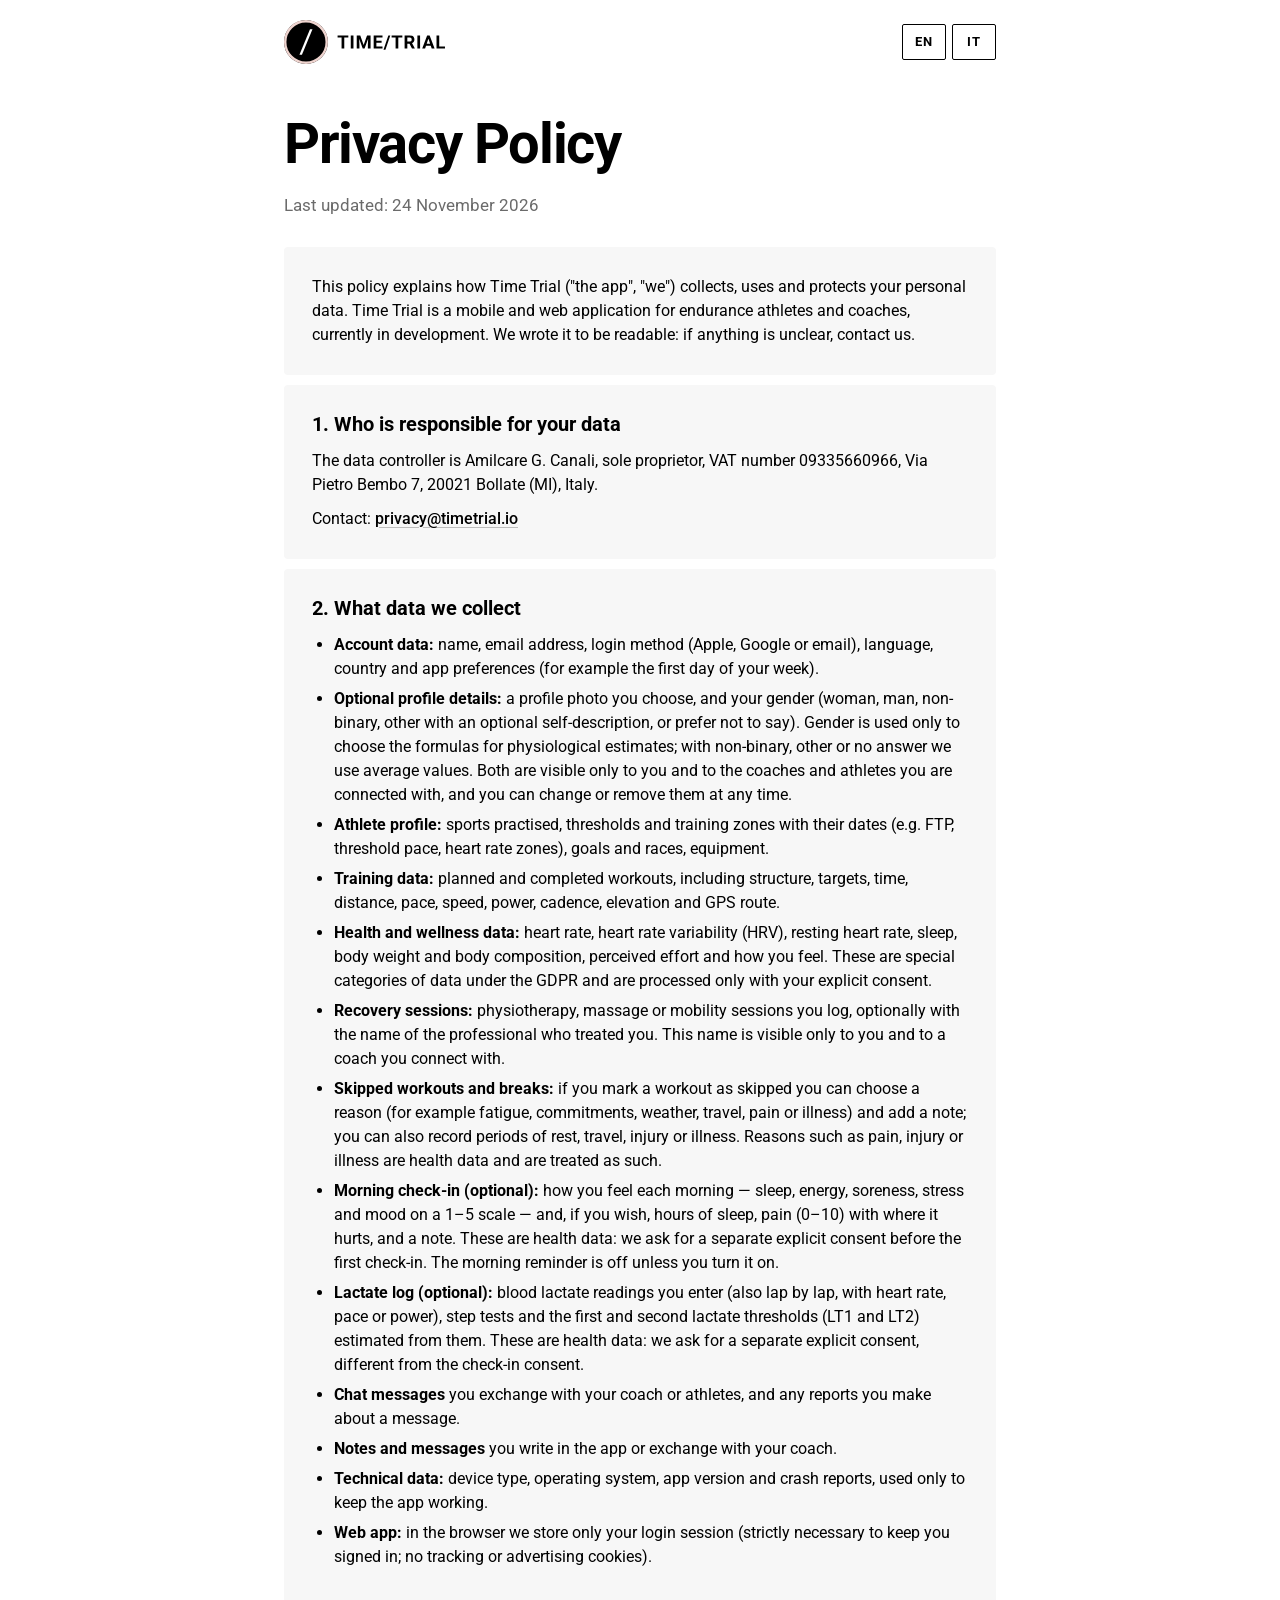
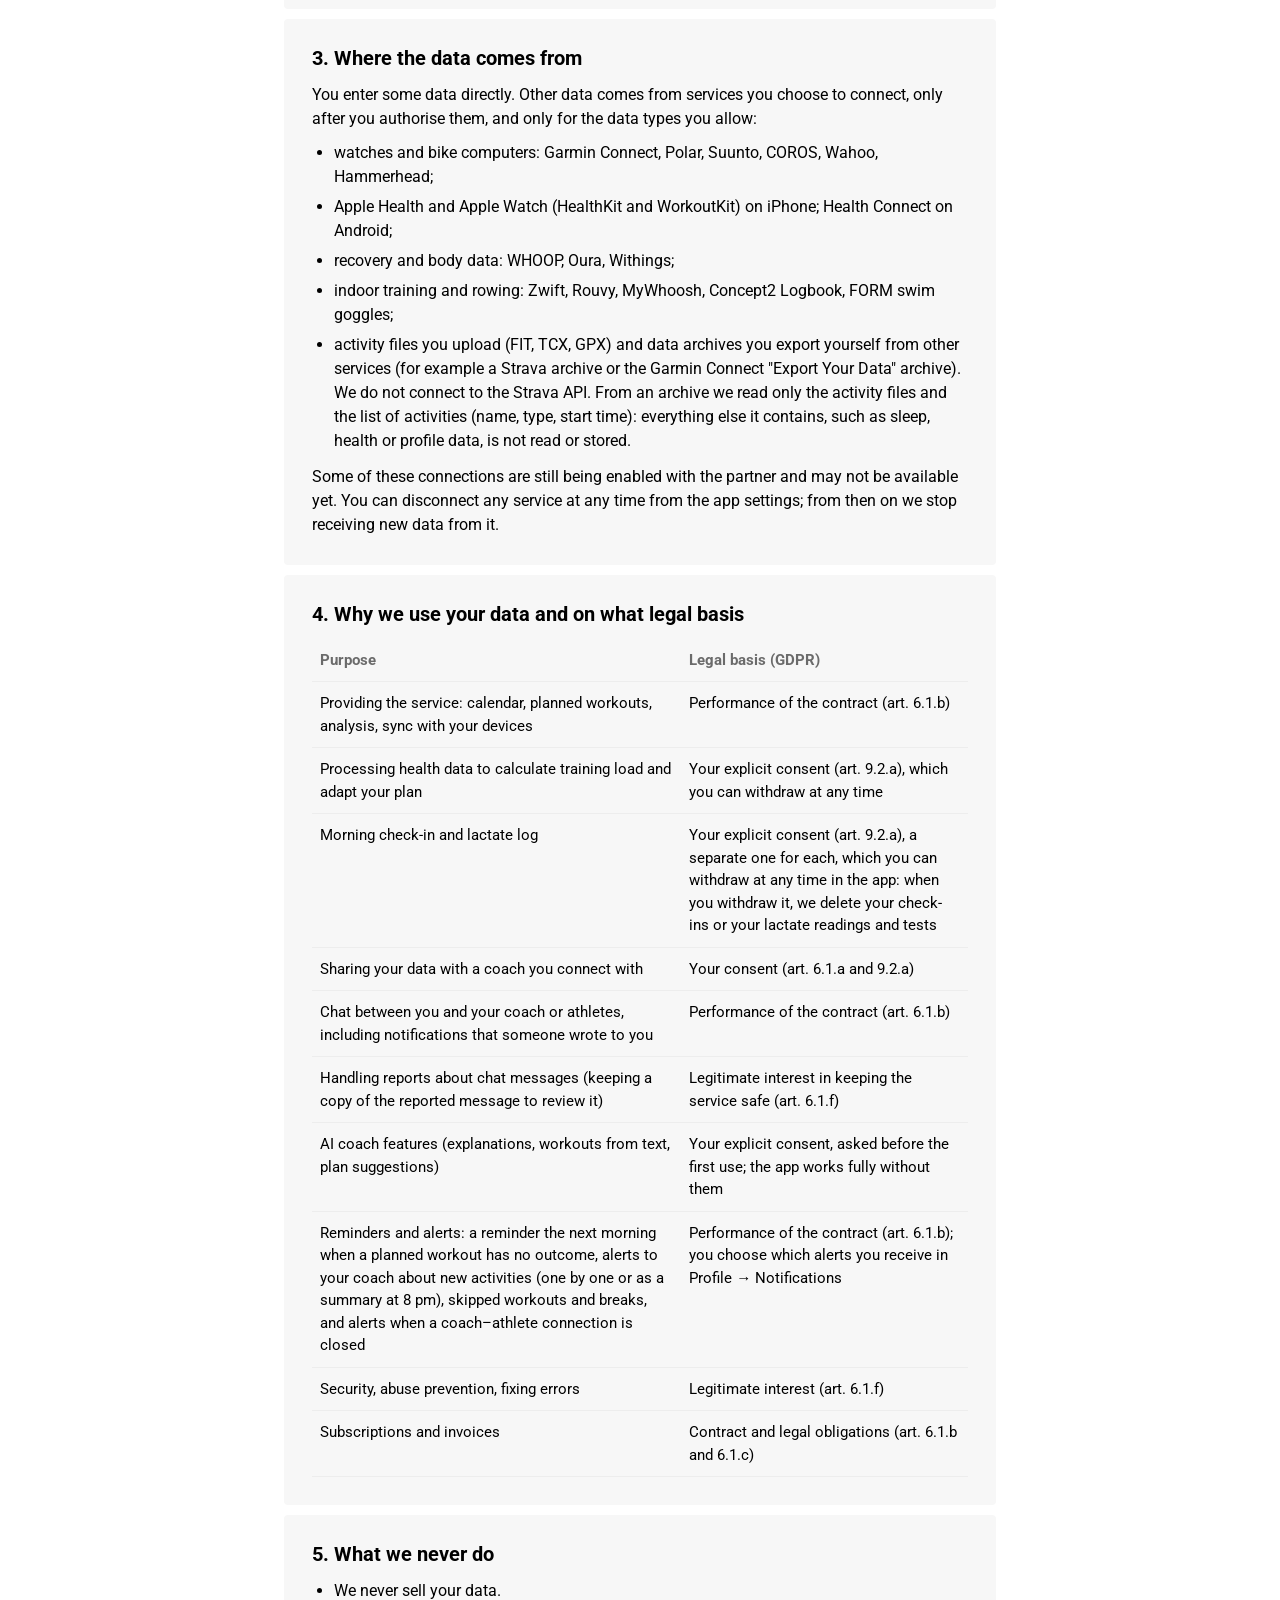
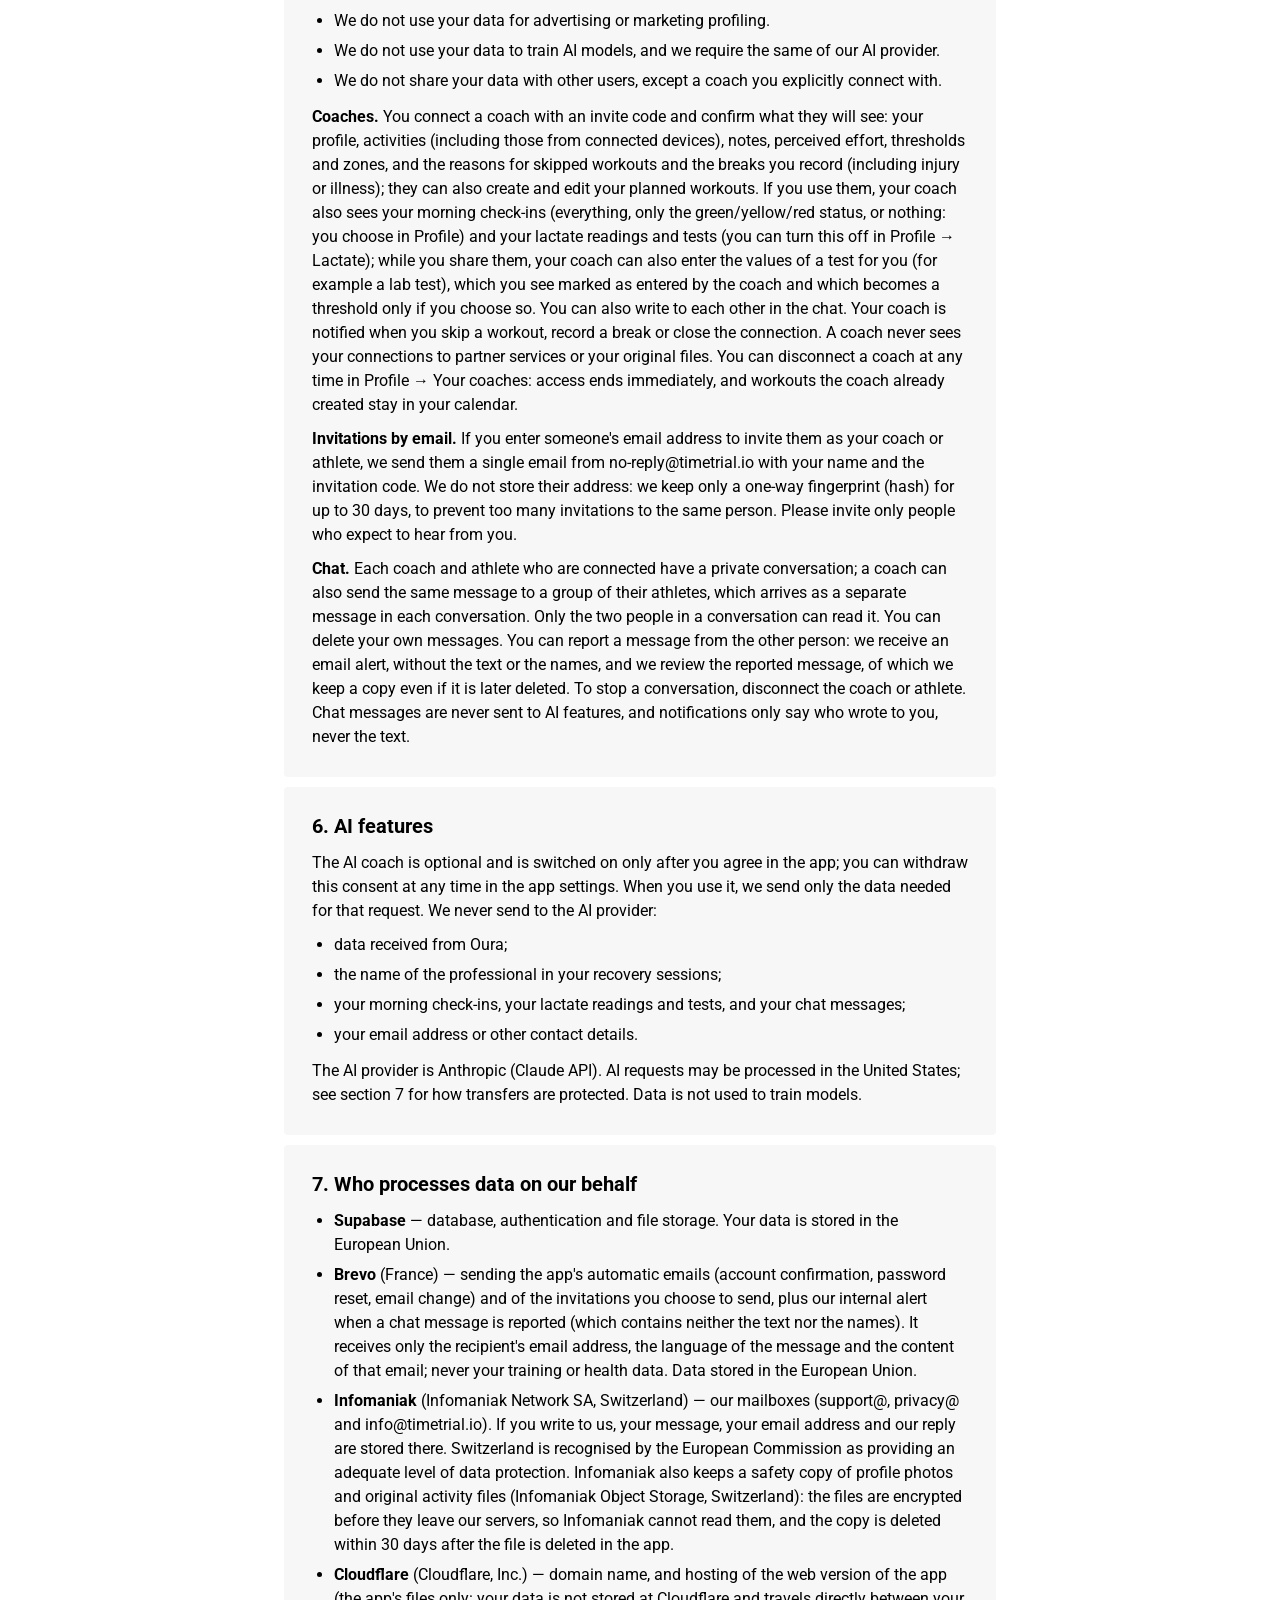
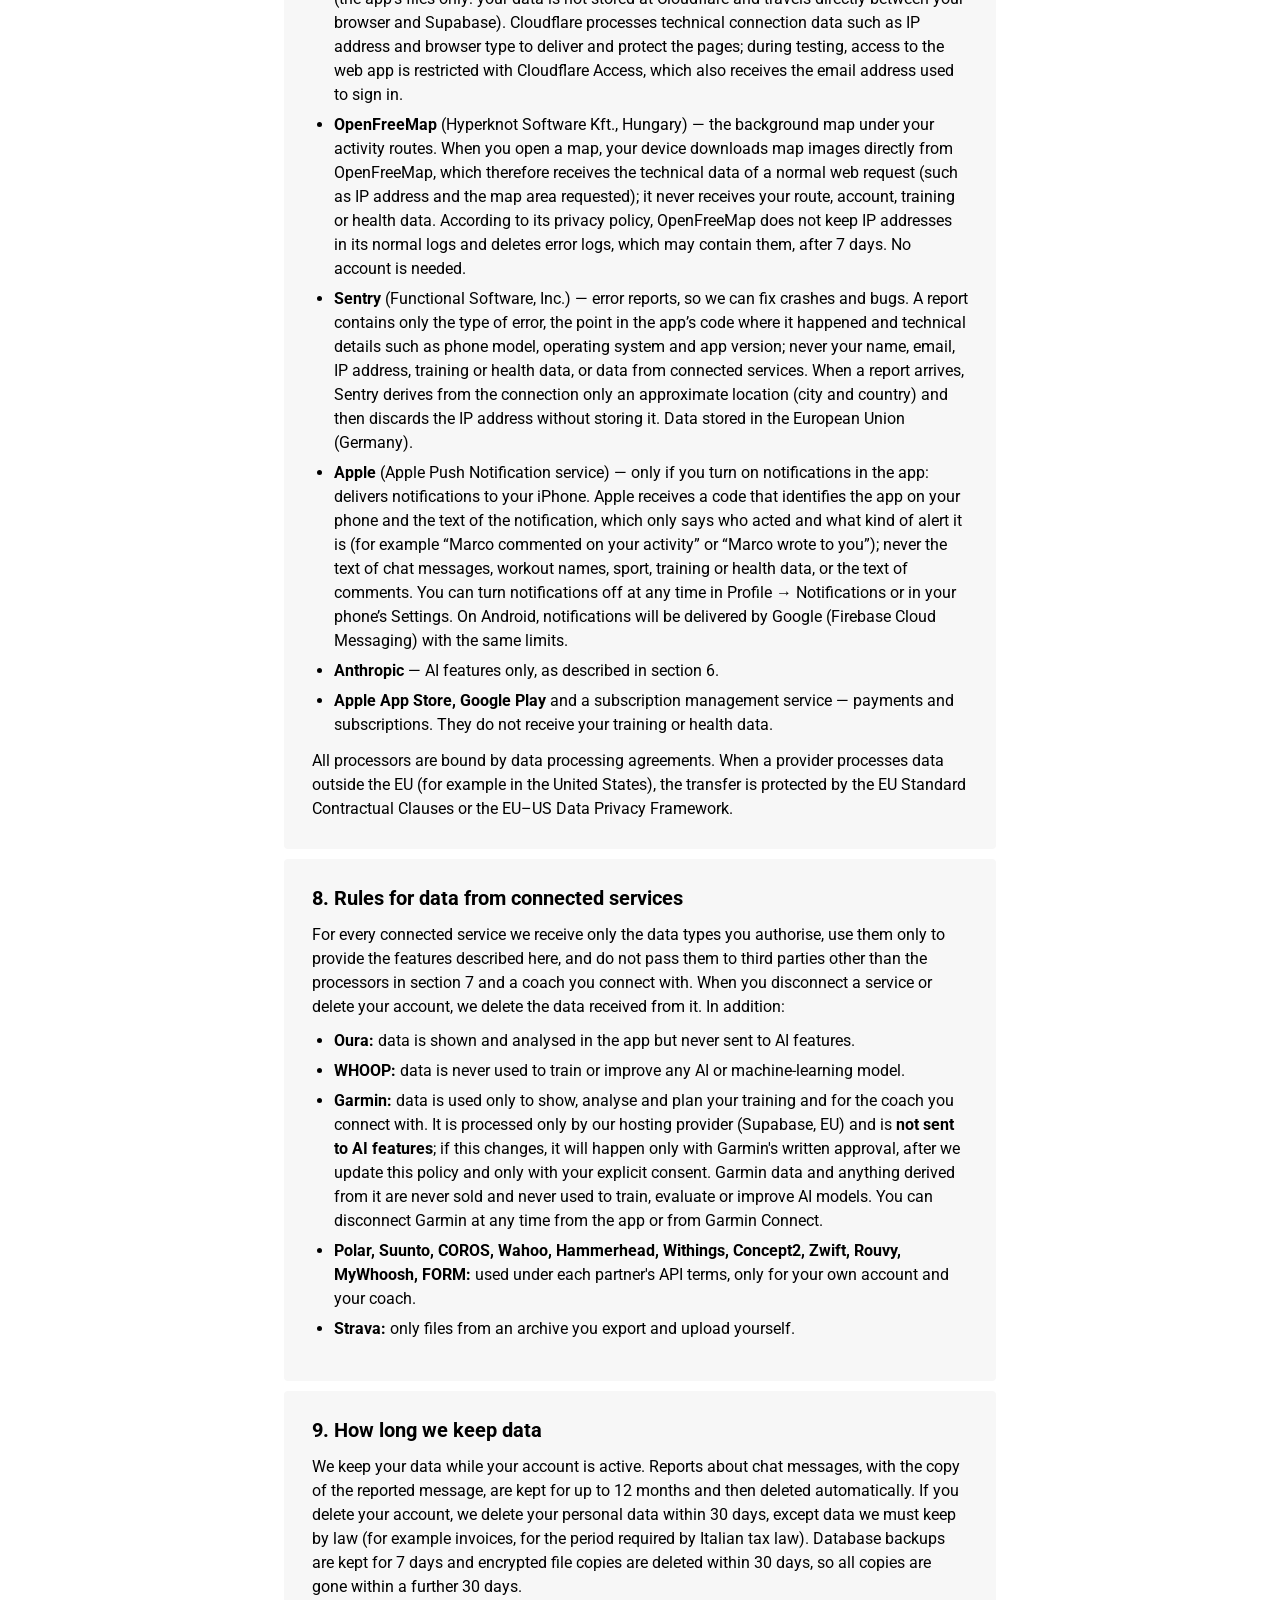
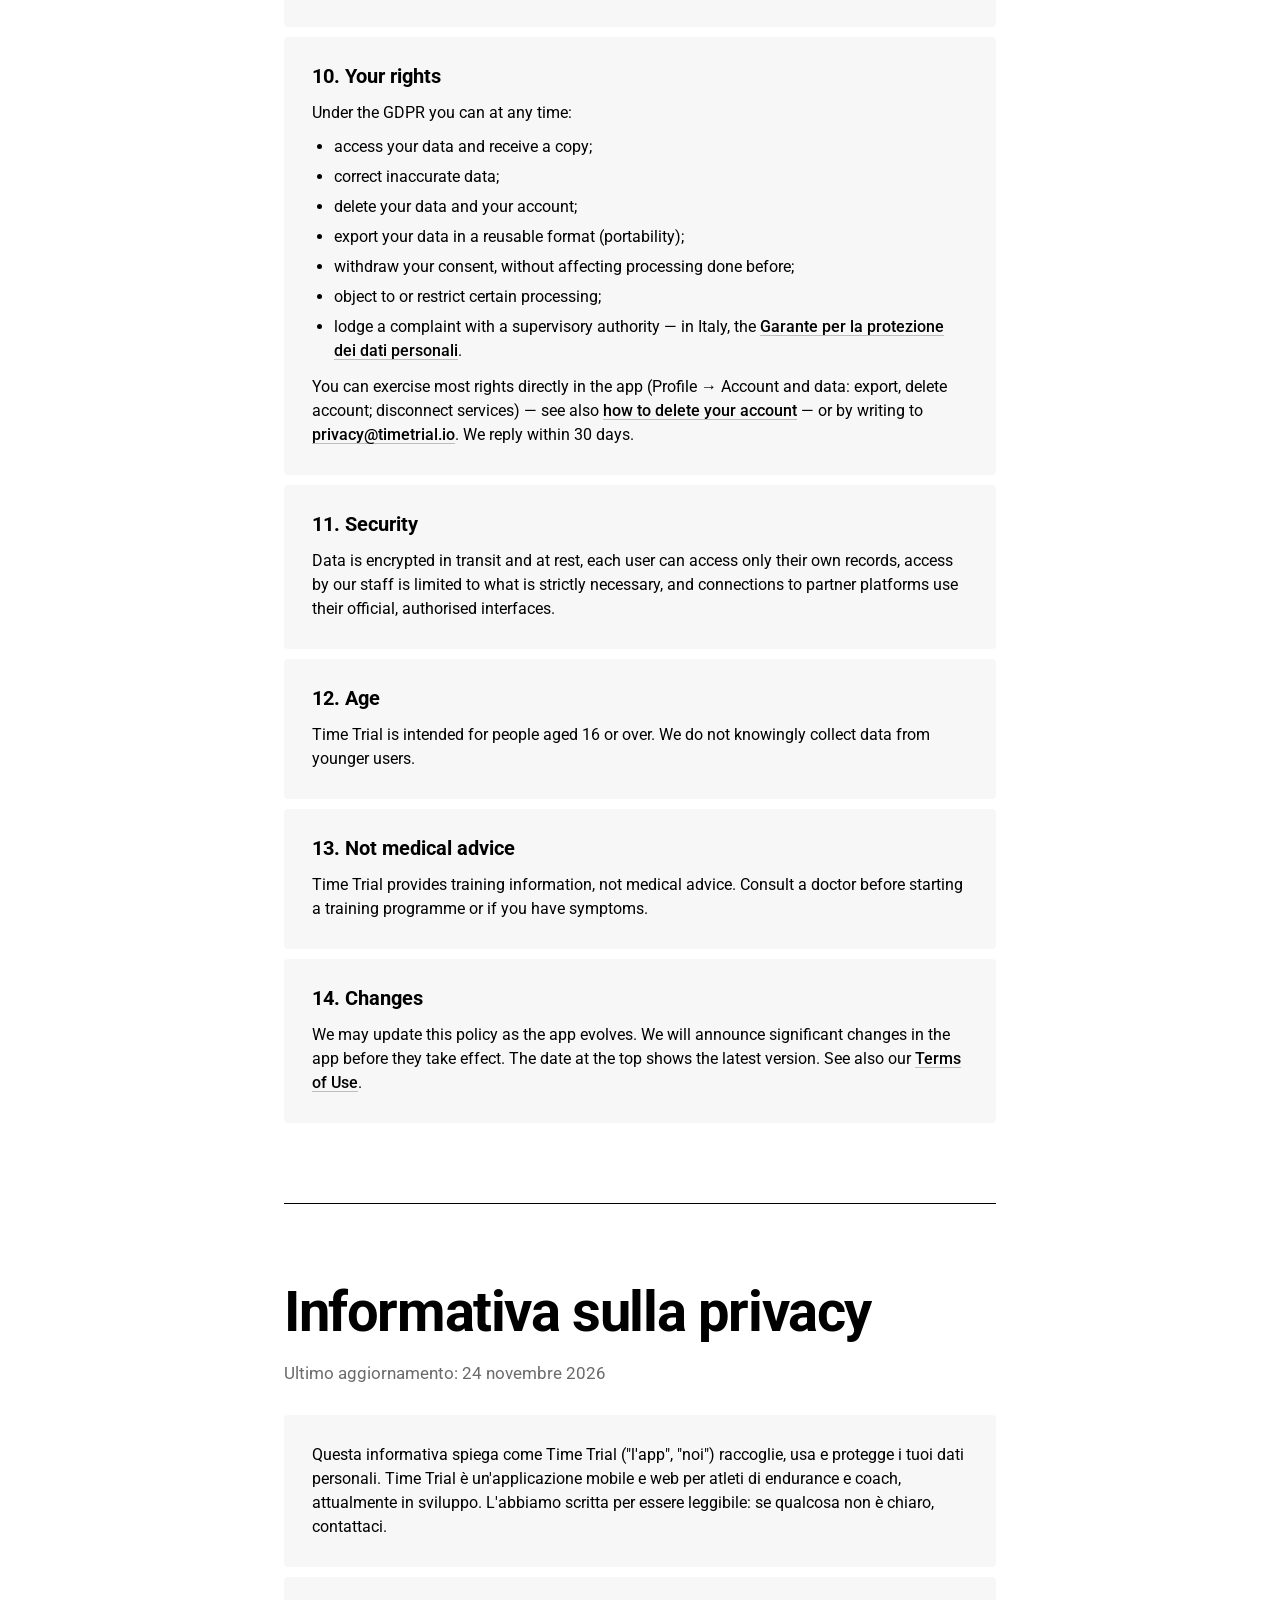
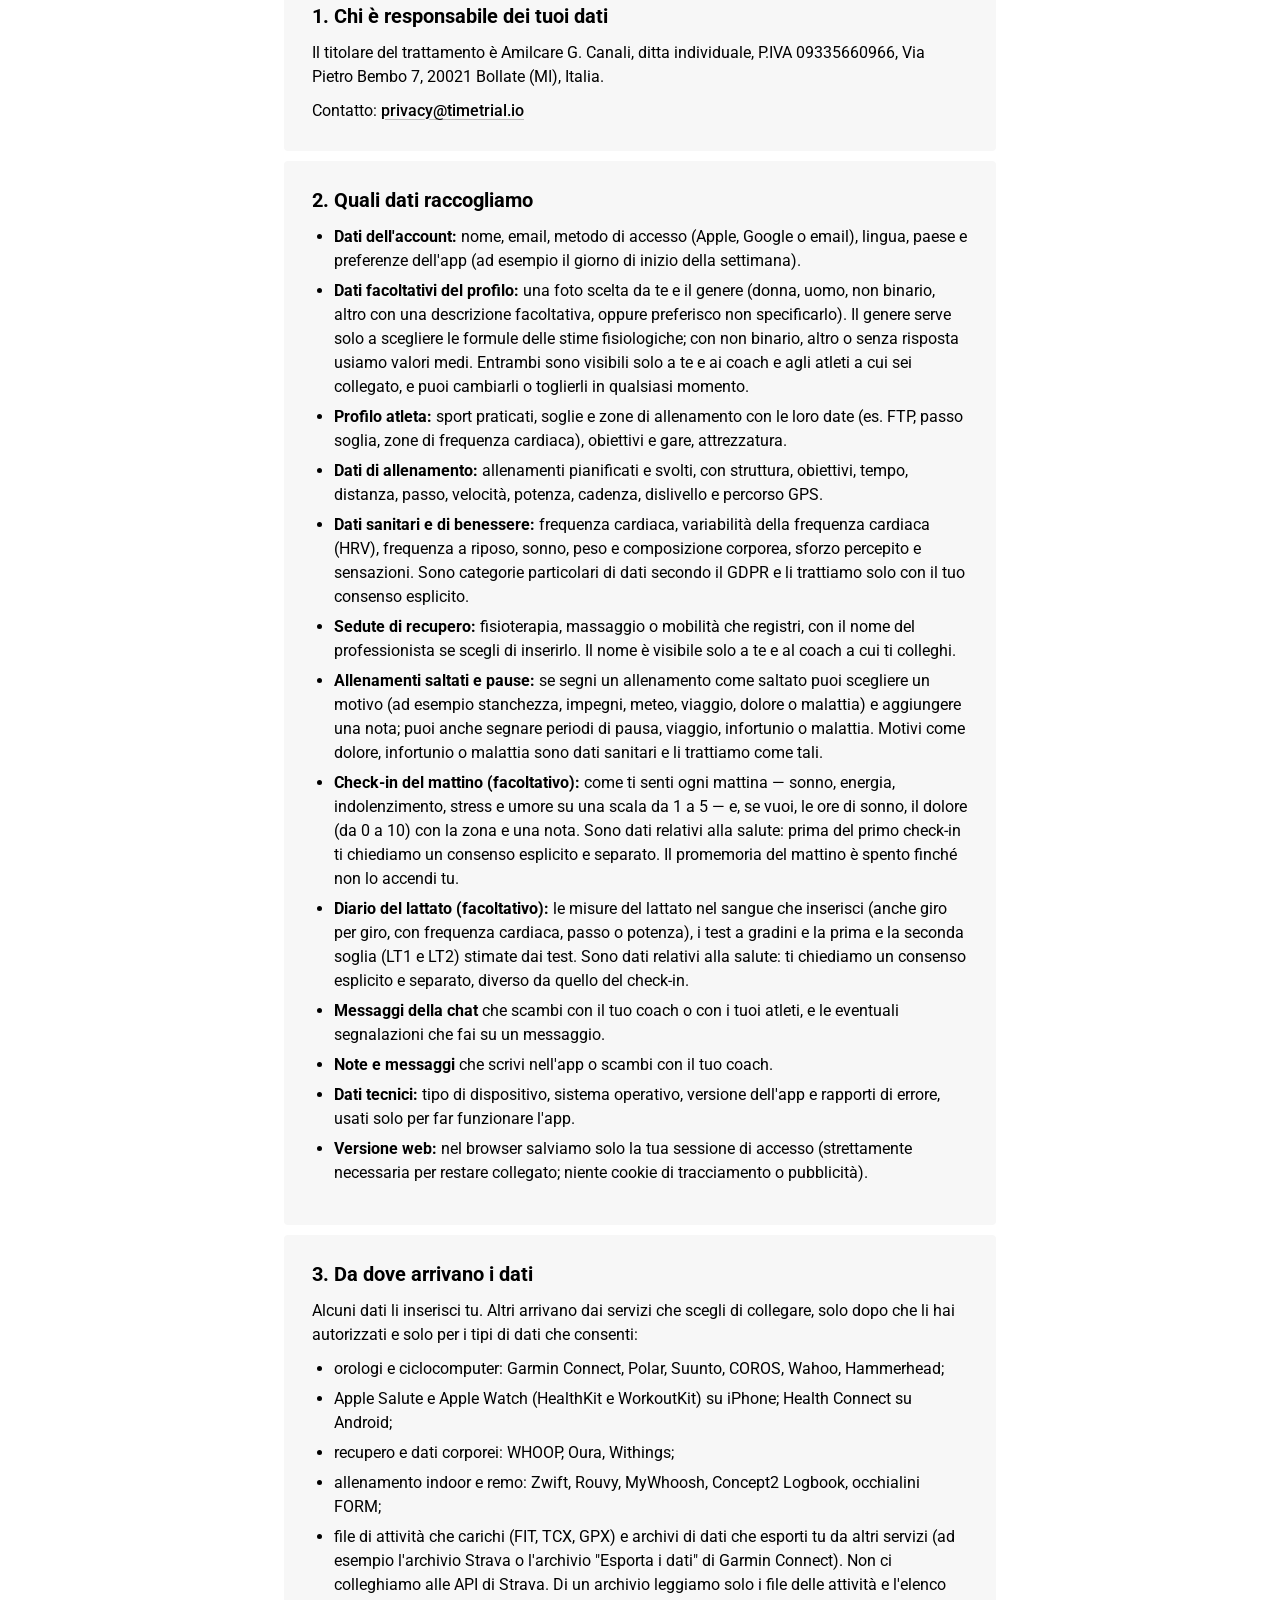
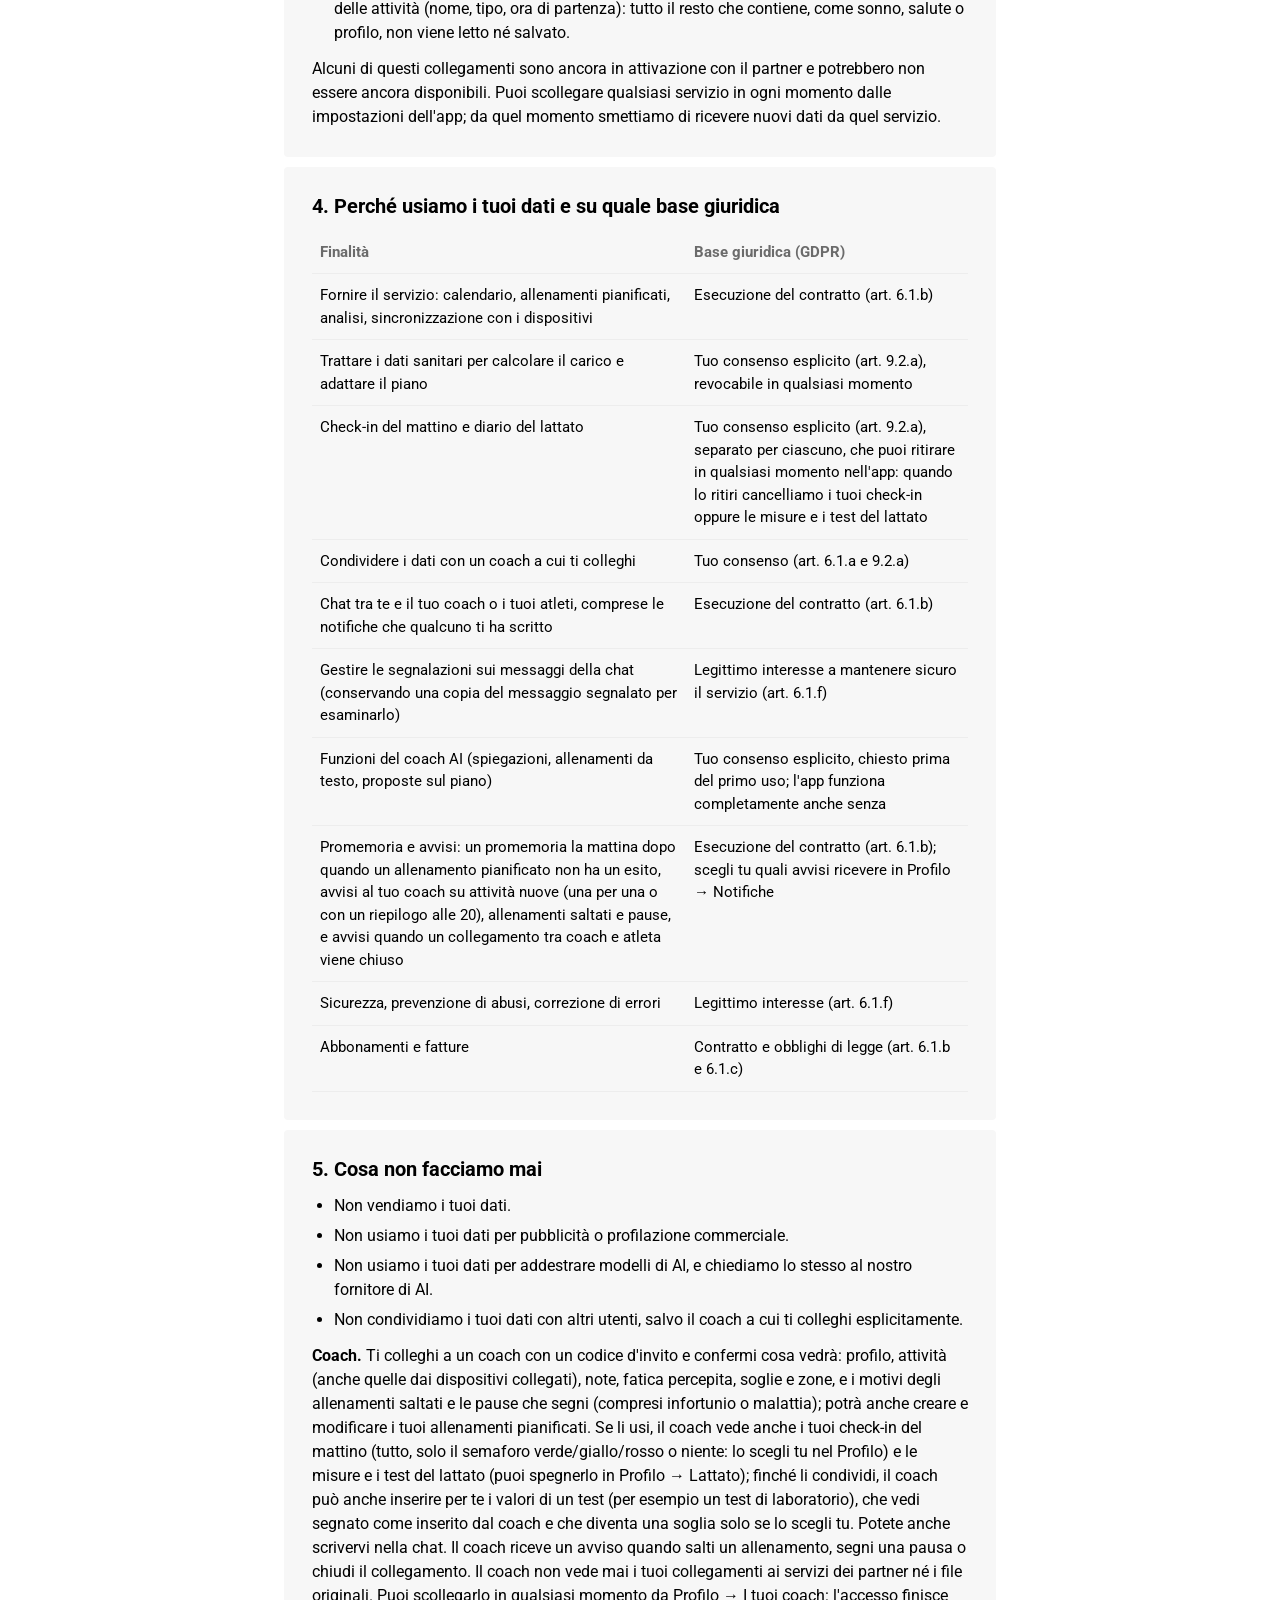
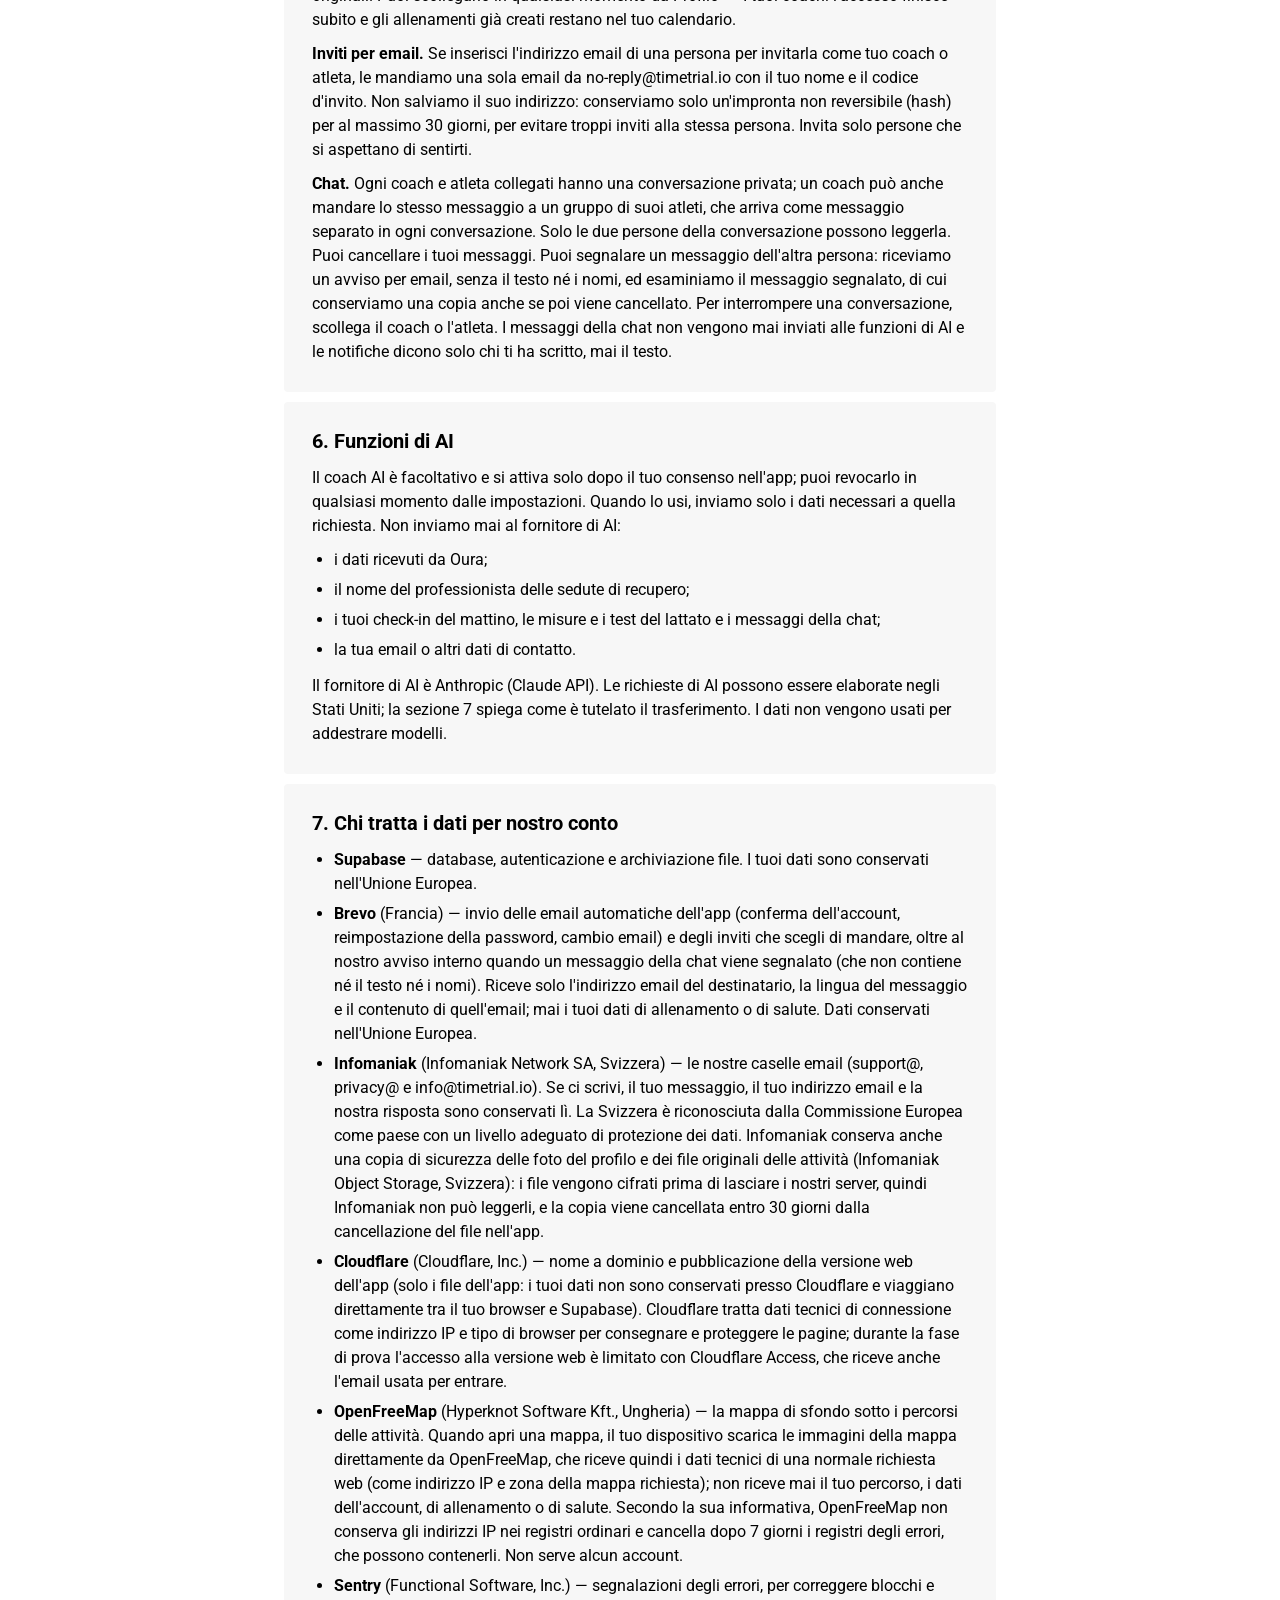
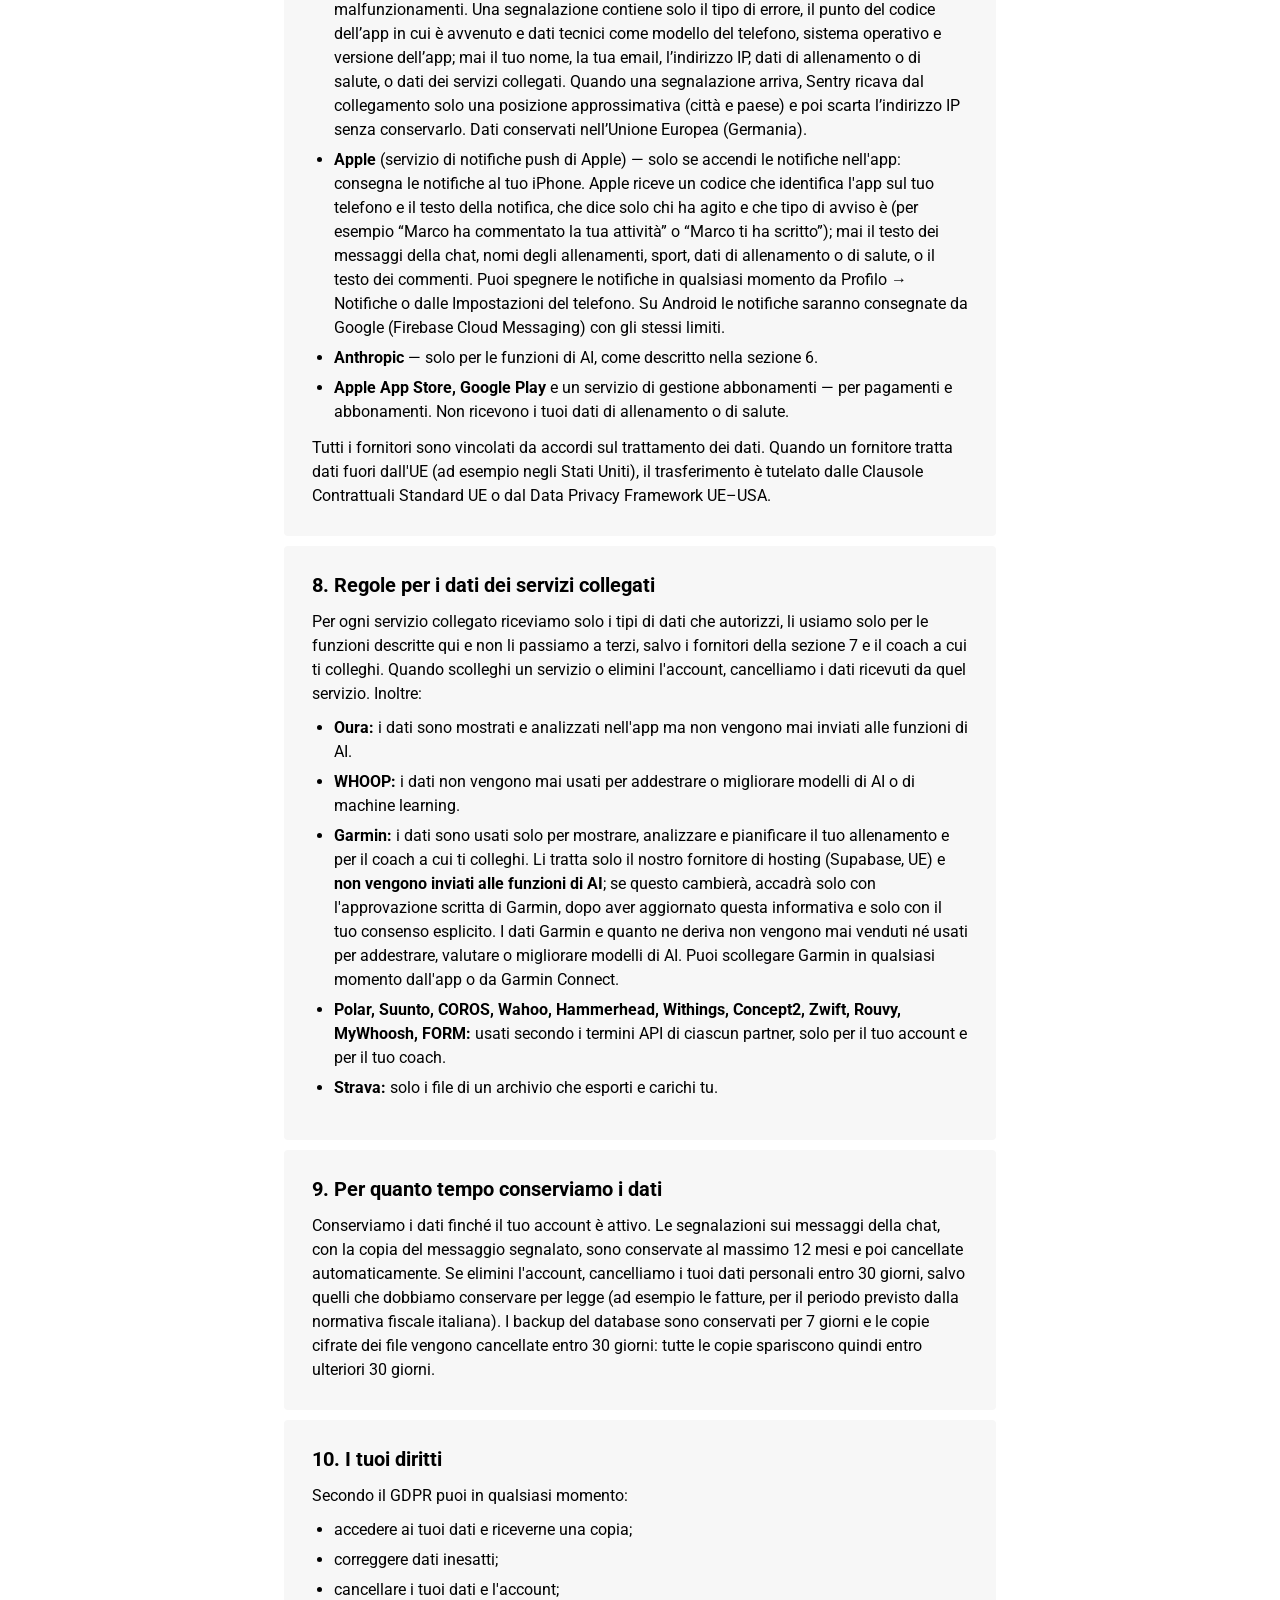
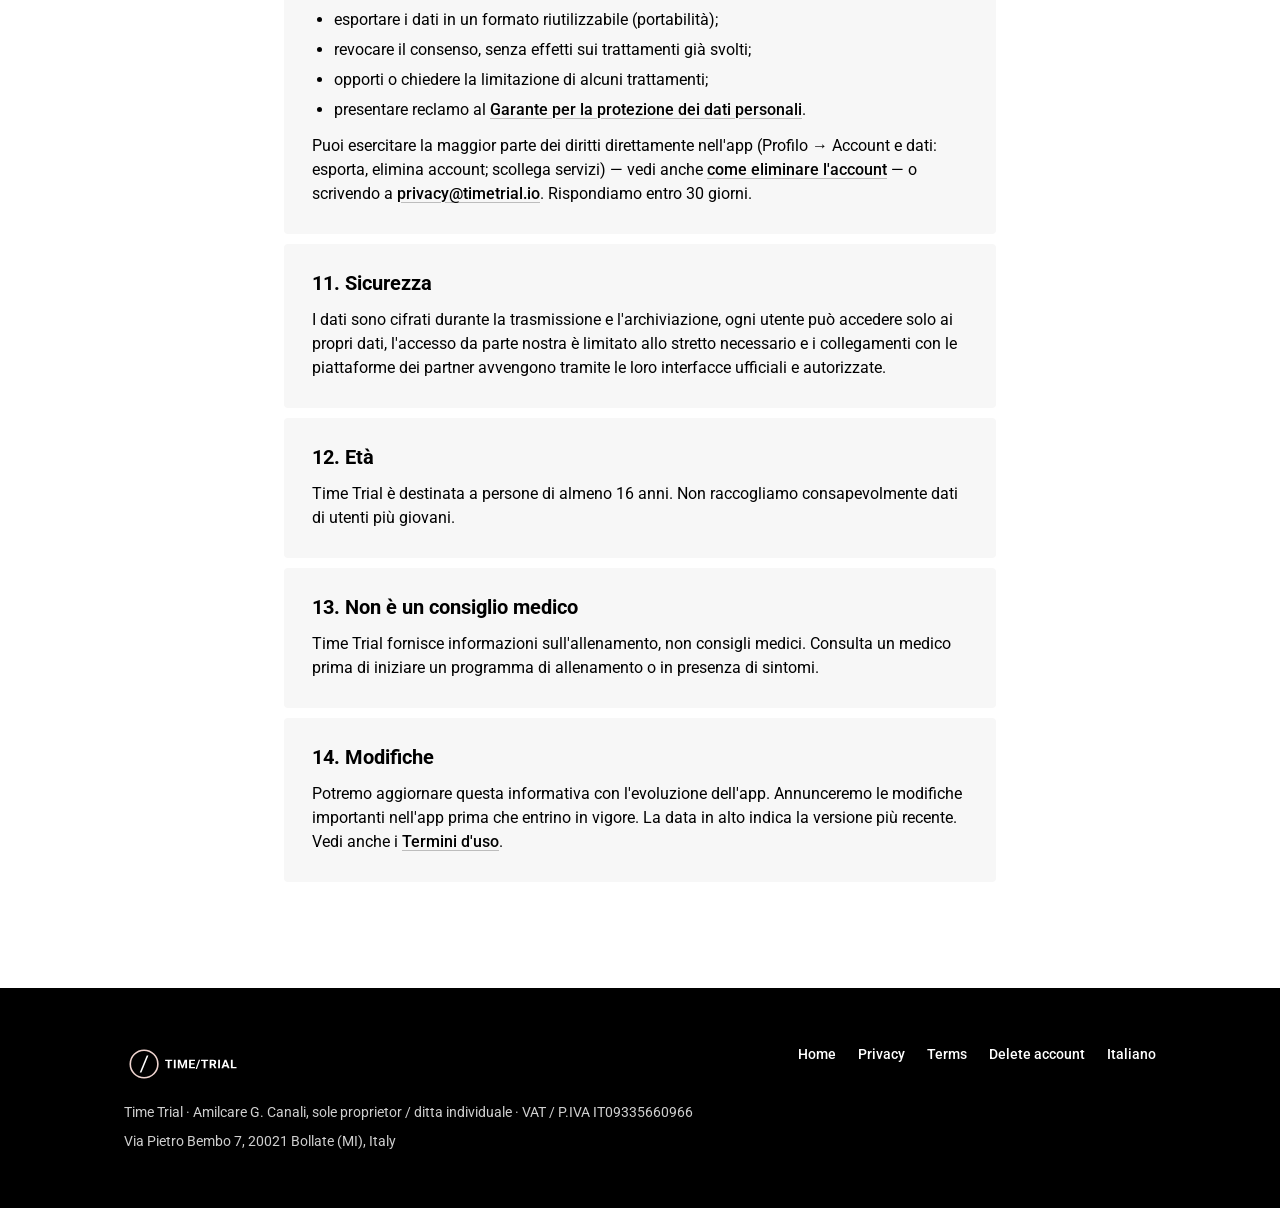
==== privacy.html @ bfdce7c0 "Roboto e logo nuovo (logotipo in Roboto); privacy: archivio Garmin - Carattere del sito: Roboto (SIL" ====
<!doctype html>
<html lang="en">
<head>
<meta charset="utf-8">
<meta name="viewport" content="width=device-width, initial-scale=1">
<title>Privacy Policy · Time Trial</title>
<meta name="theme-color" content="#FFFFFF">
<link rel="icon" href="favicon.ico?v=3" sizes="any">
<link rel="icon" href="icon.svg?v=3" type="image/svg+xml">
<link rel="apple-touch-icon" href="apple-touch-icon.png?v=3">
<link rel="stylesheet" href="style.css">
</head>
<body>
<div class="wrap narrow legal legal-body">
  <header class="top">
    <a class="brand" href="index.html" aria-label="Time Trial, home"><img src="img/logo-cipria.svg" alt="Time Trial" width="125" height="34"></a>
    <span class="spacer"></span>
    <span class="lang"><a class="circle" href="#en">EN</a><a class="circle" href="#it">IT</a></span>
  </header>

<!-- ============================ ENGLISH ============================ -->
<section id="en">
  <h1>Privacy Policy</h1>
  <p class="updated">Last updated: 24 November 2026</p>

  <div class="card">
    <p>This policy explains how Time Trial ("the app", "we") collects, uses and protects your personal data. Time Trial is a mobile and web application for endurance athletes and coaches, currently in development. We wrote it to be readable: if anything is unclear, contact us.</p>
  </div>

  <div class="card">
    <h2>1. Who is responsible for your data</h2>
    <p>The data controller is Amilcare G. Canali, sole proprietor, VAT number 09335660966, Via Pietro Bembo 7, 20021 Bollate (MI), Italy.</p>
    <p>Contact: <a href="mailto:privacy@timetrial.io">privacy@timetrial.io</a></p>
  </div>

  <div class="card">
    <h2>2. What data we collect</h2>
    <ul>
      <li><strong>Account data:</strong> name, email address, login method (Apple, Google or email), language, country and app preferences (for example the first day of your week).</li>
      <li><strong>Optional profile details:</strong> a profile photo you choose, and your gender (woman, man, non-binary, other with an optional self-description, or prefer not to say). Gender is used only to choose the formulas for physiological estimates; with non-binary, other or no answer we use average values. Both are visible only to you and to the coaches and athletes you are connected with, and you can change or remove them at any time.</li>
      <li><strong>Athlete profile:</strong> sports practised, thresholds and training zones with their dates (e.g. FTP, threshold pace, heart rate zones), goals and races, equipment.</li>
      <li><strong>Training data:</strong> planned and completed workouts, including structure, targets, time, distance, pace, speed, power, cadence, elevation and GPS route.</li>
      <li><strong>Health and wellness data:</strong> heart rate, heart rate variability (HRV), resting heart rate, sleep, body weight and body composition, perceived effort and how you feel. These are special categories of data under the GDPR and are processed only with your explicit consent.</li>
      <li><strong>Recovery sessions:</strong> physiotherapy, massage or mobility sessions you log, optionally with the name of the professional who treated you. This name is visible only to you and to a coach you connect with.</li>
      <li><strong>Skipped workouts and breaks:</strong> if you mark a workout as skipped you can choose a reason (for example fatigue, commitments, weather, travel, pain or illness) and add a note; you can also record periods of rest, travel, injury or illness. Reasons such as pain, injury or illness are health data and are treated as such.</li>
      <li><strong>Morning check-in (optional):</strong> how you feel each morning — sleep, energy, soreness, stress and mood on a 1–5 scale — and, if you wish, hours of sleep, pain (0–10) with where it hurts, and a note. These are health data: we ask for a separate explicit consent before the first check-in. The morning reminder is off unless you turn it on.</li>
      <li><strong>Lactate log (optional):</strong> blood lactate readings you enter (also lap by lap, with heart rate, pace or power), step tests and the first and second lactate thresholds (LT1 and LT2) estimated from them. These are health data: we ask for a separate explicit consent, different from the check-in consent.</li>
      <li><strong>Chat messages</strong> you exchange with your coach or athletes, and any reports you make about a message.</li>
      <li><strong>Notes and messages</strong> you write in the app or exchange with your coach.</li>
      <li><strong>Technical data:</strong> device type, operating system, app version and crash reports, used only to keep the app working.</li>
      <li><strong>Web app:</strong> in the browser we store only your login session (strictly necessary to keep you signed in; no tracking or advertising cookies).</li>
    </ul>
  </div>

  <div class="card">
    <h2>3. Where the data comes from</h2>
    <p>You enter some data directly. Other data comes from services you choose to connect, only after you authorise them, and only for the data types you allow:</p>
    <ul>
      <li>watches and bike computers: Garmin Connect, Polar, Suunto, COROS, Wahoo, Hammerhead;</li>
      <li>Apple Health and Apple Watch (HealthKit and WorkoutKit) on iPhone; Health Connect on Android;</li>
      <li>recovery and body data: WHOOP, Oura, Withings;</li>
      <li>indoor training and rowing: Zwift, Rouvy, MyWhoosh, Concept2 Logbook, FORM swim goggles;</li>
      <li>activity files you upload (FIT, TCX, GPX) and data archives you export yourself from other services (for example a Strava archive or the Garmin Connect "Export Your Data" archive). We do not connect to the Strava API. From an archive we read only the activity files and the list of activities (name, type, start time): everything else it contains, such as sleep, health or profile data, is not read or stored.</li>
    </ul>
    <p>Some of these connections are still being enabled with the partner and may not be available yet. You can disconnect any service at any time from the app settings; from then on we stop receiving new data from it.</p>
  </div>

  <div class="card">
    <h2>4. Why we use your data and on what legal basis</h2>
    <table>
      <tr><th>Purpose</th><th>Legal basis (GDPR)</th></tr>
      <tr><td>Providing the service: calendar, planned workouts, analysis, sync with your devices</td><td>Performance of the contract (art. 6.1.b)</td></tr>
      <tr><td>Processing health data to calculate training load and adapt your plan</td><td>Your explicit consent (art. 9.2.a), which you can withdraw at any time</td></tr>
      <tr><td>Morning check-in and lactate log</td><td>Your explicit consent (art. 9.2.a), a separate one for each, which you can withdraw at any time in the app: when you withdraw it, we delete your check-ins or your lactate readings and tests</td></tr>
      <tr><td>Sharing your data with a coach you connect with</td><td>Your consent (art. 6.1.a and 9.2.a)</td></tr>
      <tr><td>Chat between you and your coach or athletes, including notifications that someone wrote to you</td><td>Performance of the contract (art. 6.1.b)</td></tr>
      <tr><td>Handling reports about chat messages (keeping a copy of the reported message to review it)</td><td>Legitimate interest in keeping the service safe (art. 6.1.f)</td></tr>
      <tr><td>AI coach features (explanations, workouts from text, plan suggestions)</td><td>Your explicit consent, asked before the first use; the app works fully without them</td></tr>
      <tr><td>Reminders and alerts: a reminder the next morning when a planned workout has no outcome, alerts to your coach about new activities (one by one or as a summary at 8 pm), skipped workouts and breaks, and alerts when a coach–athlete connection is closed</td><td>Performance of the contract (art. 6.1.b); you choose which alerts you receive in Profile → Notifications</td></tr>
      <tr><td>Security, abuse prevention, fixing errors</td><td>Legitimate interest (art. 6.1.f)</td></tr>
      <tr><td>Subscriptions and invoices</td><td>Contract and legal obligations (art. 6.1.b and 6.1.c)</td></tr>
    </table>
  </div>

  <div class="card">
    <h2>5. What we never do</h2>
    <ul>
      <li>We never sell your data.</li>
      <li>We do not use your data for advertising or marketing profiling.</li>
      <li>We do not use your data to train AI models, and we require the same of our AI provider.</li>
      <li>We do not share your data with other users, except a coach you explicitly connect with.</li>
    </ul>
    <p><strong>Coaches.</strong> You connect a coach with an invite code and confirm what they will see: your profile, activities (including those from connected devices), notes, perceived effort, thresholds and zones, and the reasons for skipped workouts and the breaks you record (including injury or illness); they can also create and edit your planned workouts. If you use them, your coach also sees your morning check-ins (everything, only the green/yellow/red status, or nothing: you choose in Profile) and your lactate readings and tests (you can turn this off in Profile → Lactate); while you share them, your coach can also enter the values of a test for you (for example a lab test), which you see marked as entered by the coach and which becomes a threshold only if you choose so. You can also write to each other in the chat. Your coach is notified when you skip a workout, record a break or close the connection. A coach never sees your connections to partner services or your original files. You can disconnect a coach at any time in Profile → Your coaches: access ends immediately, and workouts the coach already created stay in your calendar.</p>
    <p><strong>Invitations by email.</strong> If you enter someone's email address to invite them as your coach or athlete, we send them a single email from no-reply@timetrial.io with your name and the invitation code. We do not store their address: we keep only a one-way fingerprint (hash) for up to 30 days, to prevent too many invitations to the same person. Please invite only people who expect to hear from you.</p>
    <p><strong>Chat.</strong> Each coach and athlete who are connected have a private conversation; a coach can also send the same message to a group of their athletes, which arrives as a separate message in each conversation. Only the two people in a conversation can read it. You can delete your own messages. You can report a message from the other person: we receive an email alert, without the text or the names, and we review the reported message, of which we keep a copy even if it is later deleted. To stop a conversation, disconnect the coach or athlete. Chat messages are never sent to AI features, and notifications only say who wrote to you, never the text.</p>
  </div>

  <div class="card">
    <h2>6. AI features</h2>
    <p>The AI coach is optional and is switched on only after you agree in the app; you can withdraw this consent at any time in the app settings. When you use it, we send only the data needed for that request. We never send to the AI provider:</p>
    <ul>
      <li>data received from Oura;</li>
      <li>the name of the professional in your recovery sessions;</li>
      <li>your morning check-ins, your lactate readings and tests, and your chat messages;</li>
      <li>your email address or other contact details.</li>
    </ul>
    <p>The AI provider is Anthropic (Claude API). AI requests may be processed in the United States; see section 7 for how transfers are protected. Data is not used to train models.</p>
  </div>

  <div class="card">
    <h2>7. Who processes data on our behalf</h2>
    <ul>
      <li><strong>Supabase</strong> — database, authentication and file storage. Your data is stored in the European Union.</li>
      <li><strong>Brevo</strong> (France) — sending the app's automatic emails (account confirmation, password reset, email change) and of the invitations you choose to send, plus our internal alert when a chat message is reported (which contains neither the text nor the names). It receives only the recipient's email address, the language of the message and the content of that email; never your training or health data. Data stored in the European Union.</li>
      <li><strong>Infomaniak</strong> (Infomaniak Network SA, Switzerland) — our mailboxes (support@, privacy@ and info@timetrial.io). If you write to us, your message, your email address and our reply are stored there. Switzerland is recognised by the European Commission as providing an adequate level of data protection. Infomaniak also keeps a safety copy of profile photos and original activity files (Infomaniak Object Storage, Switzerland): the files are encrypted before they leave our servers, so Infomaniak cannot read them, and the copy is deleted within 30 days after the file is deleted in the app.</li>
      <li><strong>Cloudflare</strong> (Cloudflare, Inc.) — domain name, and hosting of the web version of the app (the app's files only: your data is not stored at Cloudflare and travels directly between your browser and Supabase). Cloudflare processes technical connection data such as IP address and browser type to deliver and protect the pages; during testing, access to the web app is restricted with Cloudflare Access, which also receives the email address used to sign in.</li>
      <li><strong>OpenFreeMap</strong> (Hyperknot Software Kft., Hungary) — the background map under your activity routes. When you open a map, your device downloads map images directly from OpenFreeMap, which therefore receives the technical data of a normal web request (such as IP address and the map area requested); it never receives your route, account, training or health data. According to its privacy policy, OpenFreeMap does not keep IP addresses in its normal logs and deletes error logs, which may contain them, after 7 days. No account is needed.</li>
      <li><strong>Sentry</strong> (Functional Software, Inc.) — error reports, so we can fix crashes and bugs. A report contains only the type of error, the point in the app’s code where it happened and technical details such as phone model, operating system and app version; never your name, email, IP address, training or health data, or data from connected services. When a report arrives, Sentry derives from the connection only an approximate location (city and country) and then discards the IP address without storing it. Data stored in the European Union (Germany).</li>
      <li><strong>Apple</strong> (Apple Push Notification service) — only if you turn on notifications in the app: delivers notifications to your iPhone. Apple receives a code that identifies the app on your phone and the text of the notification, which only says who acted and what kind of alert it is (for example “Marco commented on your activity” or “Marco wrote to you”); never the text of chat messages, workout names, sport, training or health data, or the text of comments. You can turn notifications off at any time in Profile → Notifications or in your phone’s Settings. On Android, notifications will be delivered by Google (Firebase Cloud Messaging) with the same limits.</li>
      <li><strong>Anthropic</strong> — AI features only, as described in section 6.</li>
      <li><strong>Apple App Store, Google Play</strong> and a subscription management service — payments and subscriptions. They do not receive your training or health data.</li>
    </ul>
    <p>All processors are bound by data processing agreements. When a provider processes data outside the EU (for example in the United States), the transfer is protected by the EU Standard Contractual Clauses or the EU–US Data Privacy Framework.</p>
  </div>

  <div class="card">
    <h2>8. Rules for data from connected services</h2>
    <p>For every connected service we receive only the data types you authorise, use them only to provide the features described here, and do not pass them to third parties other than the processors in section 7 and a coach you connect with. When you disconnect a service or delete your account, we delete the data received from it. In addition:</p>
    <ul>
      <li><strong>Oura:</strong> data is shown and analysed in the app but never sent to AI features.</li>
      <li><strong>WHOOP:</strong> data is never used to train or improve any AI or machine-learning model.</li>
      <li><strong>Garmin:</strong> data is used only to show, analyse and plan your training and for the coach you connect with. It is processed only by our hosting provider (Supabase, EU) and is <strong>not sent to AI features</strong>; if this changes, it will happen only with Garmin's written approval, after we update this policy and only with your explicit consent. Garmin data and anything derived from it are never sold and never used to train, evaluate or improve AI models. You can disconnect Garmin at any time from the app or from Garmin Connect.</li>
      <li><strong>Polar, Suunto, COROS, Wahoo, Hammerhead, Withings, Concept2, Zwift, Rouvy, MyWhoosh, FORM:</strong> used under each partner's API terms, only for your own account and your coach.</li>
      <li><strong>Strava:</strong> only files from an archive you export and upload yourself.</li>
    </ul>
  </div>

  <div class="card">
    <h2>9. How long we keep data</h2>
    <p>We keep your data while your account is active. Reports about chat messages, with the copy of the reported message, are kept for up to 12 months and then deleted automatically. If you delete your account, we delete your personal data within 30 days, except data we must keep by law (for example invoices, for the period required by Italian tax law). Database backups are kept for 7 days and encrypted file copies are deleted within 30 days, so all copies are gone within a further 30 days.</p>
  </div>

  <div class="card">
    <h2>10. Your rights</h2>
    <p>Under the GDPR you can at any time:</p>
    <ul>
      <li>access your data and receive a copy;</li>
      <li>correct inaccurate data;</li>
      <li>delete your data and your account;</li>
      <li>export your data in a reusable format (portability);</li>
      <li>withdraw your consent, without affecting processing done before;</li>
      <li>object to or restrict certain processing;</li>
      <li>lodge a complaint with a supervisory authority — in Italy, the <a href="https://www.garanteprivacy.it">Garante per la protezione dei dati personali</a>.</li>
    </ul>
    <p>You can exercise most rights directly in the app (Profile → Account and data: export, delete account; disconnect services) — see also <a href="delete-account.html">how to delete your account</a> — or by writing to <a href="mailto:privacy@timetrial.io">privacy@timetrial.io</a>. We reply within 30 days.</p>
  </div>

  <div class="card">
    <h2>11. Security</h2>
    <p>Data is encrypted in transit and at rest, each user can access only their own records, access by our staff is limited to what is strictly necessary, and connections to partner platforms use their official, authorised interfaces.</p>
  </div>

  <div class="card">
    <h2>12. Age</h2>
    <p>Time Trial is intended for people aged 16 or over. We do not knowingly collect data from younger users.</p>
  </div>

  <div class="card">
    <h2>13. Not medical advice</h2>
    <p>Time Trial provides training information, not medical advice. Consult a doctor before starting a training programme or if you have symptoms.</p>
  </div>

  <div class="card">
    <h2>14. Changes</h2>
    <p>We may update this policy as the app evolves. We will announce significant changes in the app before they take effect. The date at the top shows the latest version. See also our <a href="terms.html">Terms of Use</a>.</p>
  </div>
</section>

<!-- ============================ ITALIANO ============================ -->
<section id="it" lang="it">
  <h1>Informativa sulla privacy</h1>
  <p class="updated">Ultimo aggiornamento: 24 novembre 2026</p>

  <div class="card">
    <p>Questa informativa spiega come Time Trial ("l'app", "noi") raccoglie, usa e protegge i tuoi dati personali. Time Trial è un'applicazione mobile e web per atleti di endurance e coach, attualmente in sviluppo. L'abbiamo scritta per essere leggibile: se qualcosa non è chiaro, contattaci.</p>
  </div>

  <div class="card">
    <h2>1. Chi è responsabile dei tuoi dati</h2>
    <p>Il titolare del trattamento è Amilcare G. Canali, ditta individuale, P.IVA 09335660966, Via Pietro Bembo 7, 20021 Bollate (MI), Italia.</p>
    <p>Contatto: <a href="mailto:privacy@timetrial.io">privacy@timetrial.io</a></p>
  </div>

  <div class="card">
    <h2>2. Quali dati raccogliamo</h2>
    <ul>
      <li><strong>Dati dell'account:</strong> nome, email, metodo di accesso (Apple, Google o email), lingua, paese e preferenze dell'app (ad esempio il giorno di inizio della settimana).</li>
      <li><strong>Dati facoltativi del profilo:</strong> una foto scelta da te e il genere (donna, uomo, non binario, altro con una descrizione facoltativa, oppure preferisco non specificarlo). Il genere serve solo a scegliere le formule delle stime fisiologiche; con non binario, altro o senza risposta usiamo valori medi. Entrambi sono visibili solo a te e ai coach e agli atleti a cui sei collegato, e puoi cambiarli o toglierli in qualsiasi momento.</li>
      <li><strong>Profilo atleta:</strong> sport praticati, soglie e zone di allenamento con le loro date (es. FTP, passo soglia, zone di frequenza cardiaca), obiettivi e gare, attrezzatura.</li>
      <li><strong>Dati di allenamento:</strong> allenamenti pianificati e svolti, con struttura, obiettivi, tempo, distanza, passo, velocità, potenza, cadenza, dislivello e percorso GPS.</li>
      <li><strong>Dati sanitari e di benessere:</strong> frequenza cardiaca, variabilità della frequenza cardiaca (HRV), frequenza a riposo, sonno, peso e composizione corporea, sforzo percepito e sensazioni. Sono categorie particolari di dati secondo il GDPR e li trattiamo solo con il tuo consenso esplicito.</li>
      <li><strong>Sedute di recupero:</strong> fisioterapia, massaggio o mobilità che registri, con il nome del professionista se scegli di inserirlo. Il nome è visibile solo a te e al coach a cui ti colleghi.</li>
      <li><strong>Allenamenti saltati e pause:</strong> se segni un allenamento come saltato puoi scegliere un motivo (ad esempio stanchezza, impegni, meteo, viaggio, dolore o malattia) e aggiungere una nota; puoi anche segnare periodi di pausa, viaggio, infortunio o malattia. Motivi come dolore, infortunio o malattia sono dati sanitari e li trattiamo come tali.</li>
      <li><strong>Check-in del mattino (facoltativo):</strong> come ti senti ogni mattina — sonno, energia, indolenzimento, stress e umore su una scala da 1 a 5 — e, se vuoi, le ore di sonno, il dolore (da 0 a 10) con la zona e una nota. Sono dati relativi alla salute: prima del primo check-in ti chiediamo un consenso esplicito e separato. Il promemoria del mattino è spento finché non lo accendi tu.</li>
      <li><strong>Diario del lattato (facoltativo):</strong> le misure del lattato nel sangue che inserisci (anche giro per giro, con frequenza cardiaca, passo o potenza), i test a gradini e la prima e la seconda soglia (LT1 e LT2) stimate dai test. Sono dati relativi alla salute: ti chiediamo un consenso esplicito e separato, diverso da quello del check-in.</li>
      <li><strong>Messaggi della chat</strong> che scambi con il tuo coach o con i tuoi atleti, e le eventuali segnalazioni che fai su un messaggio.</li>
      <li><strong>Note e messaggi</strong> che scrivi nell'app o scambi con il tuo coach.</li>
      <li><strong>Dati tecnici:</strong> tipo di dispositivo, sistema operativo, versione dell'app e rapporti di errore, usati solo per far funzionare l'app.</li>
      <li><strong>Versione web:</strong> nel browser salviamo solo la tua sessione di accesso (strettamente necessaria per restare collegato; niente cookie di tracciamento o pubblicità).</li>
    </ul>
  </div>

  <div class="card">
    <h2>3. Da dove arrivano i dati</h2>
    <p>Alcuni dati li inserisci tu. Altri arrivano dai servizi che scegli di collegare, solo dopo che li hai autorizzati e solo per i tipi di dati che consenti:</p>
    <ul>
      <li>orologi e ciclocomputer: Garmin Connect, Polar, Suunto, COROS, Wahoo, Hammerhead;</li>
      <li>Apple Salute e Apple Watch (HealthKit e WorkoutKit) su iPhone; Health Connect su Android;</li>
      <li>recupero e dati corporei: WHOOP, Oura, Withings;</li>
      <li>allenamento indoor e remo: Zwift, Rouvy, MyWhoosh, Concept2 Logbook, occhialini FORM;</li>
      <li>file di attività che carichi (FIT, TCX, GPX) e archivi di dati che esporti tu da altri servizi (ad esempio l'archivio Strava o l'archivio "Esporta i dati" di Garmin Connect). Non ci colleghiamo alle API di Strava. Di un archivio leggiamo solo i file delle attività e l'elenco delle attività (nome, tipo, ora di partenza): tutto il resto che contiene, come sonno, salute o profilo, non viene letto né salvato.</li>
    </ul>
    <p>Alcuni di questi collegamenti sono ancora in attivazione con il partner e potrebbero non essere ancora disponibili. Puoi scollegare qualsiasi servizio in ogni momento dalle impostazioni dell'app; da quel momento smettiamo di ricevere nuovi dati da quel servizio.</p>
  </div>

  <div class="card">
    <h2>4. Perché usiamo i tuoi dati e su quale base giuridica</h2>
    <table>
      <tr><th>Finalità</th><th>Base giuridica (GDPR)</th></tr>
      <tr><td>Fornire il servizio: calendario, allenamenti pianificati, analisi, sincronizzazione con i dispositivi</td><td>Esecuzione del contratto (art. 6.1.b)</td></tr>
      <tr><td>Trattare i dati sanitari per calcolare il carico e adattare il piano</td><td>Tuo consenso esplicito (art. 9.2.a), revocabile in qualsiasi momento</td></tr>
      <tr><td>Check-in del mattino e diario del lattato</td><td>Tuo consenso esplicito (art. 9.2.a), separato per ciascuno, che puoi ritirare in qualsiasi momento nell'app: quando lo ritiri cancelliamo i tuoi check-in oppure le misure e i test del lattato</td></tr>
      <tr><td>Condividere i dati con un coach a cui ti colleghi</td><td>Tuo consenso (art. 6.1.a e 9.2.a)</td></tr>
      <tr><td>Chat tra te e il tuo coach o i tuoi atleti, comprese le notifiche che qualcuno ti ha scritto</td><td>Esecuzione del contratto (art. 6.1.b)</td></tr>
      <tr><td>Gestire le segnalazioni sui messaggi della chat (conservando una copia del messaggio segnalato per esaminarlo)</td><td>Legittimo interesse a mantenere sicuro il servizio (art. 6.1.f)</td></tr>
      <tr><td>Funzioni del coach AI (spiegazioni, allenamenti da testo, proposte sul piano)</td><td>Tuo consenso esplicito, chiesto prima del primo uso; l'app funziona completamente anche senza</td></tr>
      <tr><td>Promemoria e avvisi: un promemoria la mattina dopo quando un allenamento pianificato non ha un esito, avvisi al tuo coach su attività nuove (una per una o con un riepilogo alle 20), allenamenti saltati e pause, e avvisi quando un collegamento tra coach e atleta viene chiuso</td><td>Esecuzione del contratto (art. 6.1.b); scegli tu quali avvisi ricevere in Profilo → Notifiche</td></tr>
      <tr><td>Sicurezza, prevenzione di abusi, correzione di errori</td><td>Legittimo interesse (art. 6.1.f)</td></tr>
      <tr><td>Abbonamenti e fatture</td><td>Contratto e obblighi di legge (art. 6.1.b e 6.1.c)</td></tr>
    </table>
  </div>

  <div class="card">
    <h2>5. Cosa non facciamo mai</h2>
    <ul>
      <li>Non vendiamo i tuoi dati.</li>
      <li>Non usiamo i tuoi dati per pubblicità o profilazione commerciale.</li>
      <li>Non usiamo i tuoi dati per addestrare modelli di AI, e chiediamo lo stesso al nostro fornitore di AI.</li>
      <li>Non condividiamo i tuoi dati con altri utenti, salvo il coach a cui ti colleghi esplicitamente.</li>
    </ul>
    <p><strong>Coach.</strong> Ti colleghi a un coach con un codice d'invito e confermi cosa vedrà: profilo, attività (anche quelle dai dispositivi collegati), note, fatica percepita, soglie e zone, e i motivi degli allenamenti saltati e le pause che segni (compresi infortunio o malattia); potrà anche creare e modificare i tuoi allenamenti pianificati. Se li usi, il coach vede anche i tuoi check-in del mattino (tutto, solo il semaforo verde/giallo/rosso o niente: lo scegli tu nel Profilo) e le misure e i test del lattato (puoi spegnerlo in Profilo → Lattato); finché li condividi, il coach può anche inserire per te i valori di un test (per esempio un test di laboratorio), che vedi segnato come inserito dal coach e che diventa una soglia solo se lo scegli tu. Potete anche scrivervi nella chat. Il coach riceve un avviso quando salti un allenamento, segni una pausa o chiudi il collegamento. Il coach non vede mai i tuoi collegamenti ai servizi dei partner né i file originali. Puoi scollegarlo in qualsiasi momento da Profilo → I tuoi coach: l'accesso finisce subito e gli allenamenti già creati restano nel tuo calendario.</p>
    <p><strong>Inviti per email.</strong> Se inserisci l'indirizzo email di una persona per invitarla come tuo coach o atleta, le mandiamo una sola email da no-reply@timetrial.io con il tuo nome e il codice d'invito. Non salviamo il suo indirizzo: conserviamo solo un'impronta non reversibile (hash) per al massimo 30 giorni, per evitare troppi inviti alla stessa persona. Invita solo persone che si aspettano di sentirti.</p>
    <p><strong>Chat.</strong> Ogni coach e atleta collegati hanno una conversazione privata; un coach può anche mandare lo stesso messaggio a un gruppo di suoi atleti, che arriva come messaggio separato in ogni conversazione. Solo le due persone della conversazione possono leggerla. Puoi cancellare i tuoi messaggi. Puoi segnalare un messaggio dell'altra persona: riceviamo un avviso per email, senza il testo né i nomi, ed esaminiamo il messaggio segnalato, di cui conserviamo una copia anche se poi viene cancellato. Per interrompere una conversazione, scollega il coach o l'atleta. I messaggi della chat non vengono mai inviati alle funzioni di AI e le notifiche dicono solo chi ti ha scritto, mai il testo.</p>
  </div>

  <div class="card">
    <h2>6. Funzioni di AI</h2>
    <p>Il coach AI è facoltativo e si attiva solo dopo il tuo consenso nell'app; puoi revocarlo in qualsiasi momento dalle impostazioni. Quando lo usi, inviamo solo i dati necessari a quella richiesta. Non inviamo mai al fornitore di AI:</p>
    <ul>
      <li>i dati ricevuti da Oura;</li>
      <li>il nome del professionista delle sedute di recupero;</li>
      <li>i tuoi check-in del mattino, le misure e i test del lattato e i messaggi della chat;</li>
      <li>la tua email o altri dati di contatto.</li>
    </ul>
    <p>Il fornitore di AI è Anthropic (Claude API). Le richieste di AI possono essere elaborate negli Stati Uniti; la sezione 7 spiega come è tutelato il trasferimento. I dati non vengono usati per addestrare modelli.</p>
  </div>

  <div class="card">
    <h2>7. Chi tratta i dati per nostro conto</h2>
    <ul>
      <li><strong>Supabase</strong> — database, autenticazione e archiviazione file. I tuoi dati sono conservati nell'Unione Europea.</li>
      <li><strong>Brevo</strong> (Francia) — invio delle email automatiche dell'app (conferma dell'account, reimpostazione della password, cambio email) e degli inviti che scegli di mandare, oltre al nostro avviso interno quando un messaggio della chat viene segnalato (che non contiene né il testo né i nomi). Riceve solo l'indirizzo email del destinatario, la lingua del messaggio e il contenuto di quell'email; mai i tuoi dati di allenamento o di salute. Dati conservati nell'Unione Europea.</li>
      <li><strong>Infomaniak</strong> (Infomaniak Network SA, Svizzera) — le nostre caselle email (support@, privacy@ e info@timetrial.io). Se ci scrivi, il tuo messaggio, il tuo indirizzo email e la nostra risposta sono conservati lì. La Svizzera è riconosciuta dalla Commissione Europea come paese con un livello adeguato di protezione dei dati. Infomaniak conserva anche una copia di sicurezza delle foto del profilo e dei file originali delle attività (Infomaniak Object Storage, Svizzera): i file vengono cifrati prima di lasciare i nostri server, quindi Infomaniak non può leggerli, e la copia viene cancellata entro 30 giorni dalla cancellazione del file nell'app.</li>
      <li><strong>Cloudflare</strong> (Cloudflare, Inc.) — nome a dominio e pubblicazione della versione web dell'app (solo i file dell'app: i tuoi dati non sono conservati presso Cloudflare e viaggiano direttamente tra il tuo browser e Supabase). Cloudflare tratta dati tecnici di connessione come indirizzo IP e tipo di browser per consegnare e proteggere le pagine; durante la fase di prova l'accesso alla versione web è limitato con Cloudflare Access, che riceve anche l'email usata per entrare.</li>
      <li><strong>OpenFreeMap</strong> (Hyperknot Software Kft., Ungheria) — la mappa di sfondo sotto i percorsi delle attività. Quando apri una mappa, il tuo dispositivo scarica le immagini della mappa direttamente da OpenFreeMap, che riceve quindi i dati tecnici di una normale richiesta web (come indirizzo IP e zona della mappa richiesta); non riceve mai il tuo percorso, i dati dell'account, di allenamento o di salute. Secondo la sua informativa, OpenFreeMap non conserva gli indirizzi IP nei registri ordinari e cancella dopo 7 giorni i registri degli errori, che possono contenerli. Non serve alcun account.</li>
      <li><strong>Sentry</strong> (Functional Software, Inc.) — segnalazioni degli errori, per correggere blocchi e malfunzionamenti. Una segnalazione contiene solo il tipo di errore, il punto del codice dell’app in cui è avvenuto e dati tecnici come modello del telefono, sistema operativo e versione dell’app; mai il tuo nome, la tua email, l’indirizzo IP, dati di allenamento o di salute, o dati dei servizi collegati. Quando una segnalazione arriva, Sentry ricava dal collegamento solo una posizione approssimativa (città e paese) e poi scarta l’indirizzo IP senza conservarlo. Dati conservati nell’Unione Europea (Germania).</li>
      <li><strong>Apple</strong> (servizio di notifiche push di Apple) — solo se accendi le notifiche nell'app: consegna le notifiche al tuo iPhone. Apple riceve un codice che identifica l'app sul tuo telefono e il testo della notifica, che dice solo chi ha agito e che tipo di avviso è (per esempio “Marco ha commentato la tua attività” o “Marco ti ha scritto”); mai il testo dei messaggi della chat, nomi degli allenamenti, sport, dati di allenamento o di salute, o il testo dei commenti. Puoi spegnere le notifiche in qualsiasi momento da Profilo → Notifiche o dalle Impostazioni del telefono. Su Android le notifiche saranno consegnate da Google (Firebase Cloud Messaging) con gli stessi limiti.</li>
      <li><strong>Anthropic</strong> — solo per le funzioni di AI, come descritto nella sezione 6.</li>
      <li><strong>Apple App Store, Google Play</strong> e un servizio di gestione abbonamenti — per pagamenti e abbonamenti. Non ricevono i tuoi dati di allenamento o di salute.</li>
    </ul>
    <p>Tutti i fornitori sono vincolati da accordi sul trattamento dei dati. Quando un fornitore tratta dati fuori dall'UE (ad esempio negli Stati Uniti), il trasferimento è tutelato dalle Clausole Contrattuali Standard UE o dal Data Privacy Framework UE–USA.</p>
  </div>

  <div class="card">
    <h2>8. Regole per i dati dei servizi collegati</h2>
    <p>Per ogni servizio collegato riceviamo solo i tipi di dati che autorizzi, li usiamo solo per le funzioni descritte qui e non li passiamo a terzi, salvo i fornitori della sezione 7 e il coach a cui ti colleghi. Quando scolleghi un servizio o elimini l'account, cancelliamo i dati ricevuti da quel servizio. Inoltre:</p>
    <ul>
      <li><strong>Oura:</strong> i dati sono mostrati e analizzati nell'app ma non vengono mai inviati alle funzioni di AI.</li>
      <li><strong>WHOOP:</strong> i dati non vengono mai usati per addestrare o migliorare modelli di AI o di machine learning.</li>
      <li><strong>Garmin:</strong> i dati sono usati solo per mostrare, analizzare e pianificare il tuo allenamento e per il coach a cui ti colleghi. Li tratta solo il nostro fornitore di hosting (Supabase, UE) e <strong>non vengono inviati alle funzioni di AI</strong>; se questo cambierà, accadrà solo con l'approvazione scritta di Garmin, dopo aver aggiornato questa informativa e solo con il tuo consenso esplicito. I dati Garmin e quanto ne deriva non vengono mai venduti né usati per addestrare, valutare o migliorare modelli di AI. Puoi scollegare Garmin in qualsiasi momento dall'app o da Garmin Connect.</li>
      <li><strong>Polar, Suunto, COROS, Wahoo, Hammerhead, Withings, Concept2, Zwift, Rouvy, MyWhoosh, FORM:</strong> usati secondo i termini API di ciascun partner, solo per il tuo account e per il tuo coach.</li>
      <li><strong>Strava:</strong> solo i file di un archivio che esporti e carichi tu.</li>
    </ul>
  </div>

  <div class="card">
    <h2>9. Per quanto tempo conserviamo i dati</h2>
    <p>Conserviamo i dati finché il tuo account è attivo. Le segnalazioni sui messaggi della chat, con la copia del messaggio segnalato, sono conservate al massimo 12 mesi e poi cancellate automaticamente. Se elimini l'account, cancelliamo i tuoi dati personali entro 30 giorni, salvo quelli che dobbiamo conservare per legge (ad esempio le fatture, per il periodo previsto dalla normativa fiscale italiana). I backup del database sono conservati per 7 giorni e le copie cifrate dei file vengono cancellate entro 30 giorni: tutte le copie spariscono quindi entro ulteriori 30 giorni.</p>
  </div>

  <div class="card">
    <h2>10. I tuoi diritti</h2>
    <p>Secondo il GDPR puoi in qualsiasi momento:</p>
    <ul>
      <li>accedere ai tuoi dati e riceverne una copia;</li>
      <li>correggere dati inesatti;</li>
      <li>cancellare i tuoi dati e l'account;</li>
      <li>esportare i dati in un formato riutilizzabile (portabilità);</li>
      <li>revocare il consenso, senza effetti sui trattamenti già svolti;</li>
      <li>opporti o chiedere la limitazione di alcuni trattamenti;</li>
      <li>presentare reclamo al <a href="https://www.garanteprivacy.it">Garante per la protezione dei dati personali</a>.</li>
    </ul>
    <p>Puoi esercitare la maggior parte dei diritti direttamente nell'app (Profilo → Account e dati: esporta, elimina account; scollega servizi) — vedi anche <a href="delete-account.html#it">come eliminare l'account</a> — o scrivendo a <a href="mailto:privacy@timetrial.io">privacy@timetrial.io</a>. Rispondiamo entro 30 giorni.</p>
  </div>

  <div class="card">
    <h2>11. Sicurezza</h2>
    <p>I dati sono cifrati durante la trasmissione e l'archiviazione, ogni utente può accedere solo ai propri dati, l'accesso da parte nostra è limitato allo stretto necessario e i collegamenti con le piattaforme dei partner avvengono tramite le loro interfacce ufficiali e autorizzate.</p>
  </div>

  <div class="card">
    <h2>12. Età</h2>
    <p>Time Trial è destinata a persone di almeno 16 anni. Non raccogliamo consapevolmente dati di utenti più giovani.</p>
  </div>

  <div class="card">
    <h2>13. Non è un consiglio medico</h2>
    <p>Time Trial fornisce informazioni sull'allenamento, non consigli medici. Consulta un medico prima di iniziare un programma di allenamento o in presenza di sintomi.</p>
  </div>

  <div class="card">
    <h2>14. Modifiche</h2>
    <p>Potremo aggiornare questa informativa con l'evoluzione dell'app. Annunceremo le modifiche importanti nell'app prima che entrino in vigore. La data in alto indica la versione più recente. Vedi anche i <a href="terms.html#it">Termini d'uso</a>.</p>
  </div>
</section>

</div>
<footer class="site">
  <div class="wrap">
    <div>
      <img src="img/logo-cipria-negativo.svg" alt="Time Trial" width="110" height="30">
      <p>Time Trial · Amilcare G. Canali, sole proprietor / ditta individuale · VAT / P.IVA IT09335660966</p>
      <p>Via Pietro Bembo 7, 20021 Bollate (MI), Italy</p>
    </div>
    <nav aria-label="Legal">
      <a href="index.html">Home</a>
      <a href="privacy.html">Privacy</a>
      <a href="terms.html">Terms</a>
      <a href="delete-account.html">Delete account</a>
      <a href="it.html" hreflang="it" lang="it">Italiano</a>
    </nav>
  </div>
</footer>
</body>
</html>
---- style.css ----
/* Time Trial — stile del sito con l'identità di marca v2 (06/11/2026).
   Bianco e nero come base, cipria #EFD4CF come accento e per i fondi (dal 09/11/2026),
   cipria #EFD4CF per i fondi. Angoli 4 (schede) e 2 (pulsanti), nessuna ombra.
   Carattere: Roboto (SIL OFL, ospitato qui, nessun servizio esterno), dal
   24/11/2026 anche nel logo. Akkurat (Lineto) abbandonato. */
@font-face { font-family: "Roboto"; src: url("fonts/Roboto-Regular.woff2") format("woff2"); font-weight: 400; font-display: swap; }
@font-face { font-family: "Roboto"; src: url("fonts/Roboto-Medium.woff2") format("woff2"); font-weight: 500; font-display: swap; }
@font-face { font-family: "Roboto"; src: url("fonts/Roboto-Bold.woff2") format("woff2"); font-weight: 700; font-display: swap; }

:root {
  --black: #000000;
  --white: #FFFFFF;
  /* Colore del cerchio e degli accenti: cipria dal 09/11/2026 (scelta di Amilcare).
     Per tornare al rosa: --accento: #F4B6C8 e --link: #B3546F, e i file in img/rosa/ (logo.svg, logo-negativo.svg, sigillo-vetro.png, anteprima.png: rinominarli nei link). */
  --accento: #EFD4CF;       /* mai testo su bianco */
  --link: var(--black);
  --cipria: #EFD4CF;        /* fondi; sopra solo testo nero */
  --g900: #141414;
  --g700: #3A3A3A;
  --g500: #6B6B6B;          /* testo secondario su bianco (5,3:1) */
  --g300: #BDBDBD;
  --g100: #EDEDED;
  --g50: #F7F7F7;
  --text: var(--black);
  --muted: var(--g500);
  --line: var(--g100);
  --r-card: 4px;
  --r-btn: 2px;
  --max: 1080px;
}

* { box-sizing: border-box; }
html { -webkit-text-size-adjust: 100%; scroll-behavior: smooth; }
@media (prefers-reduced-motion: reduce) { html { scroll-behavior: auto; } }
body {
  margin: 0;
  background: var(--white);
  color: var(--text);
  font-family: "Roboto", -apple-system, BlinkMacSystemFont, "Segoe UI", Helvetica, Arial, sans-serif;
  font-size: 17px;
  line-height: 1.5;
  font-feature-settings: "tnum", "case";
  -webkit-font-smoothing: antialiased;
}
img { max-width: 100%; height: auto; display: block; }
a { color: inherit; text-underline-offset: 3px; text-decoration-thickness: 1px; }
a:hover { text-decoration-thickness: 2px; }
:focus-visible { outline: 2px solid var(--link); outline-offset: 3px; }
.skip { position: absolute; left: -9999px; }
.skip:focus { left: 16px; top: 16px; background: var(--black); color: var(--white); padding: 10px 14px; z-index: 10; }

.wrap { max-width: var(--max); margin: 0 auto; padding: 0 24px; }
.wrap.narrow { max-width: 760px; }

/* Intestazione */
header.top {
  display: flex; align-items: center; gap: 16px;
  max-width: var(--max); margin: 0 auto; padding: 20px 24px;
}
.wrap > header.top { padding-left: 0; padding-right: 0; }
.brand { display: inline-flex; text-decoration: none; }
.brand img { height: 44px; width: auto; }
.spacer { flex: 1; }
nav.links { display: flex; gap: 22px; font-size: 15px; font-weight: 500; }
nav.links a { text-decoration: none; }
nav.links a:hover { text-decoration: underline; }
nav.links a[aria-current="page"] { text-decoration: underline; text-decoration-color: var(--accento); text-decoration-thickness: 3px; }
.lang { display: flex; gap: 6px; }
.circle {
  display: inline-flex; align-items: center; justify-content: center;
  min-width: 44px; height: 36px; padding: 0 12px;
  border: 1px solid var(--black); border-radius: var(--r-btn);
  font-size: 13px; font-weight: 700; letter-spacing: 0.06em; text-decoration: none;
}
.circle:hover { background: var(--black); color: var(--white); }

/* Titoli e testo */
h1 { font-size: clamp(40px, 7vw, 76px); line-height: 1.02; font-weight: 700; letter-spacing: -0.025em; margin: 48px 0 20px; }
h2 { font-size: clamp(26px, 3.4vw, 36px); line-height: 1.1; font-weight: 700; letter-spacing: -0.015em; margin: 0 0 14px; }
h3 { font-size: 19px; line-height: 1.3; font-weight: 700; margin: 0 0 6px; }
p { margin: 0 0 14px; }
.lead { font-size: clamp(19px, 2vw, 22px); line-height: 1.45; color: var(--g700); max-width: 680px; }
.muted { color: var(--muted); }
.label { font-size: 12px; font-weight: 700; letter-spacing: 0.12em; text-transform: uppercase; }
.num { font-feature-settings: "tnum"; font-weight: 500; color: var(--muted); }

.tag {
  display: inline-flex; align-items: center; gap: 8px;
  font-size: 12px; font-weight: 700; letter-spacing: 0.12em; text-transform: uppercase;
  border: 1px solid currentColor; border-radius: var(--r-btn); padding: 7px 12px;
}
.tag::before { content: ""; width: 8px; height: 8px; border-radius: 50%; background: var(--accento); }

.button {
  display: inline-flex; align-items: center; gap: 10px;
  background: var(--black); color: var(--white);
  border: 1px solid var(--black); border-radius: var(--r-btn);
  padding: 15px 22px; font-weight: 700; font-size: 16px; text-decoration: none;
}
.button:hover { background: var(--g900); text-decoration: none; }
.button.ghost { background: transparent; color: inherit; border-color: currentColor; }
.button.ghost:hover { background: var(--white); color: var(--black); }

/* Home: fascia nera con il sigillo */
.hero { background: var(--black); color: var(--white); }
.hero .wrap {
  display: grid; grid-template-columns: 1.25fr 1fr; gap: 40px; align-items: center;
  padding-top: 56px; padding-bottom: 88px;
}
.hero h1 { margin-top: 24px; }
.hero .lead { color: #D6D6D6; }
.hero .actions { display: flex; flex-wrap: wrap; gap: 12px; margin-top: 28px; }
.hero .seal { justify-self: center; width: min(420px, 100%); }
@media (max-width: 760px) {
  .hero .wrap { grid-template-columns: 1fr; padding-top: 32px; padding-bottom: 64px; }
  .hero .seal { width: 220px; grid-row: 1; justify-self: start; }
  nav.links { gap: 14px; }
  nav.links .opt { display: none; }
}

/* Elenco numerato delle funzioni, una colonna come un catalogo */
.section { padding: 88px 0; }
.section.tight { padding: 56px 0; }
.section-head { display: grid; grid-template-columns: 1fr 2fr; gap: 24px; margin-bottom: 32px; }
@media (max-width: 760px) { .section-head { grid-template-columns: 1fr; } .section { padding: 64px 0; } }
.rows { list-style: none; margin: 0; padding: 0; border-top: 1px solid var(--black); }
.rows li {
  display: grid; grid-template-columns: 64px 1fr 2fr; gap: 24px;
  padding: 26px 0; border-bottom: 1px solid var(--line);
}
.rows li p { margin: 0; color: var(--g700); }
@media (max-width: 760px) { .rows li { grid-template-columns: 48px 1fr; } .rows li p { grid-column: 2; } }

/* Fascia cipria */
.band-cipria { background: var(--cipria); color: var(--black); }
.band-cipria .lead { color: var(--black); }
.pillars { display: grid; grid-template-columns: repeat(3, 1fr); gap: 24px; margin-top: 32px; }
.pillars div { border-top: 1px solid var(--black); padding-top: 16px; }
.pillars p { margin: 0; }
@media (max-width: 760px) { .pillars { grid-template-columns: 1fr; } }

/* Schede (pagine legali, invito, cancellazione) */
.grid { display: grid; grid-template-columns: repeat(auto-fit, minmax(260px, 1fr)); gap: 12px; margin: 32px 0; }
.card { background: var(--g50); border-radius: var(--r-card); padding: 28px; }
.card p { color: var(--g700); }
.contact-list { display: grid; grid-template-columns: repeat(3, 1fr); gap: 12px; margin-top: 24px; }
.contact-list .card a { font-weight: 700; color: var(--black); }
@media (max-width: 760px) { .contact-list { grid-template-columns: 1fr; } }

/* Testi legali */
.legal h1 { font-size: clamp(36px, 5.5vw, 56px); margin-top: 32px; }
.legal .card { margin: 0 0 10px; }
.legal h2 { font-size: 20px; letter-spacing: 0; margin-top: 0; }
.legal .card p, .legal li { color: var(--black); font-size: 16px; margin: 0 0 10px; }
.legal li { margin-bottom: 6px; }
.legal .card p:last-child { margin-bottom: 0; }
.legal section + section { margin-top: 80px; padding-top: 48px; border-top: 1px solid var(--black); }
.legal ul, .legal ol { padding-left: 22px; margin: 0 0 12px; }
.legal a { color: var(--link); font-weight: 500; text-decoration-color: var(--g300); }
.updated { color: var(--muted); margin: 0 0 28px; }
.legal table { width: 100%; border-collapse: collapse; font-size: 15px; }
.legal th, .legal td { text-align: left; padding: 10px 8px; border-bottom: 1px solid var(--g100); vertical-align: top; }
.legal th { color: var(--muted); font-weight: 700; }
.legal .button { color: var(--white); }
.legal-body { padding-bottom: 96px; }

/* Codice d'invito: grande e leggibile */
.legal .card p.invite-code {
  font-size: 44px; font-weight: 700; letter-spacing: 6px; text-align: center;
  font-variant-numeric: tabular-nums; margin: 8px 0 12px; color: var(--black);
  background: var(--white); border-top: 4px solid var(--accento); border-radius: var(--r-card); padding: 18px 8px;
  user-select: all;
}

/* Piè di pagina nero */
footer.site { background: var(--black); color: #CFCFCF; font-size: 14px; margin-top: 0; }
footer.site .wrap { padding-top: 56px; padding-bottom: 48px; display: grid; grid-template-columns: 1fr auto; gap: 24px 40px; align-items: start; }
footer.site img { height: 40px; width: auto; margin-bottom: 18px; }
footer.site p { margin: 0 0 8px; }
footer.site a { color: var(--white); }
footer.site nav { display: flex; flex-wrap: wrap; gap: 8px 22px; font-weight: 500; }
footer.site nav a { text-decoration: none; }
footer.site nav a:hover { text-decoration: underline; text-decoration-color: var(--accento); }
@media (max-width: 760px) { footer.site .wrap { grid-template-columns: 1fr; } }

@media print {
  header.top nav, .lang, footer.site nav { display: none; }
  footer.site { background: none; color: #000; }
  .card { background: none; padding: 0 0 12px; }
}
.legal .circle, .legal .brand { color: var(--black); font-weight: 700; }
.legal .circle:hover { color: var(--white); }
.hero :focus-visible, footer.site :focus-visible { outline-color: var(--white); }
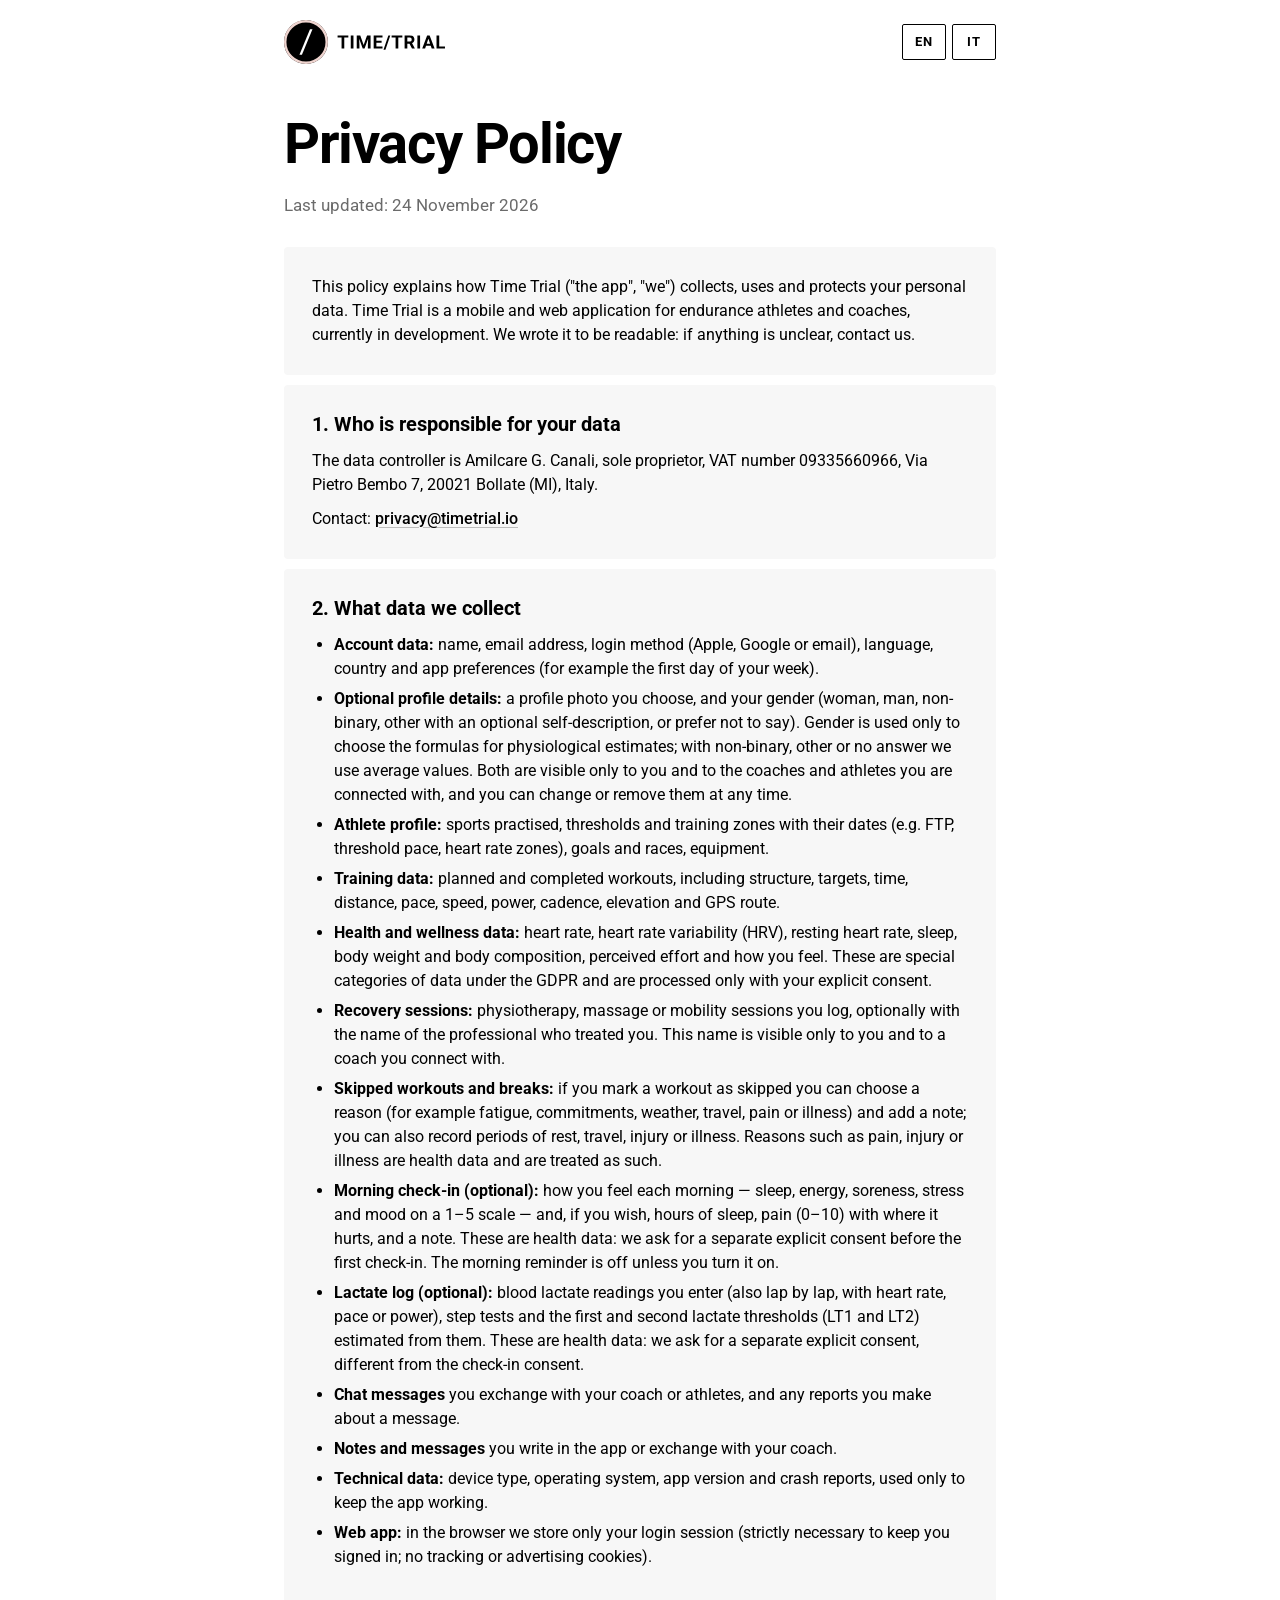
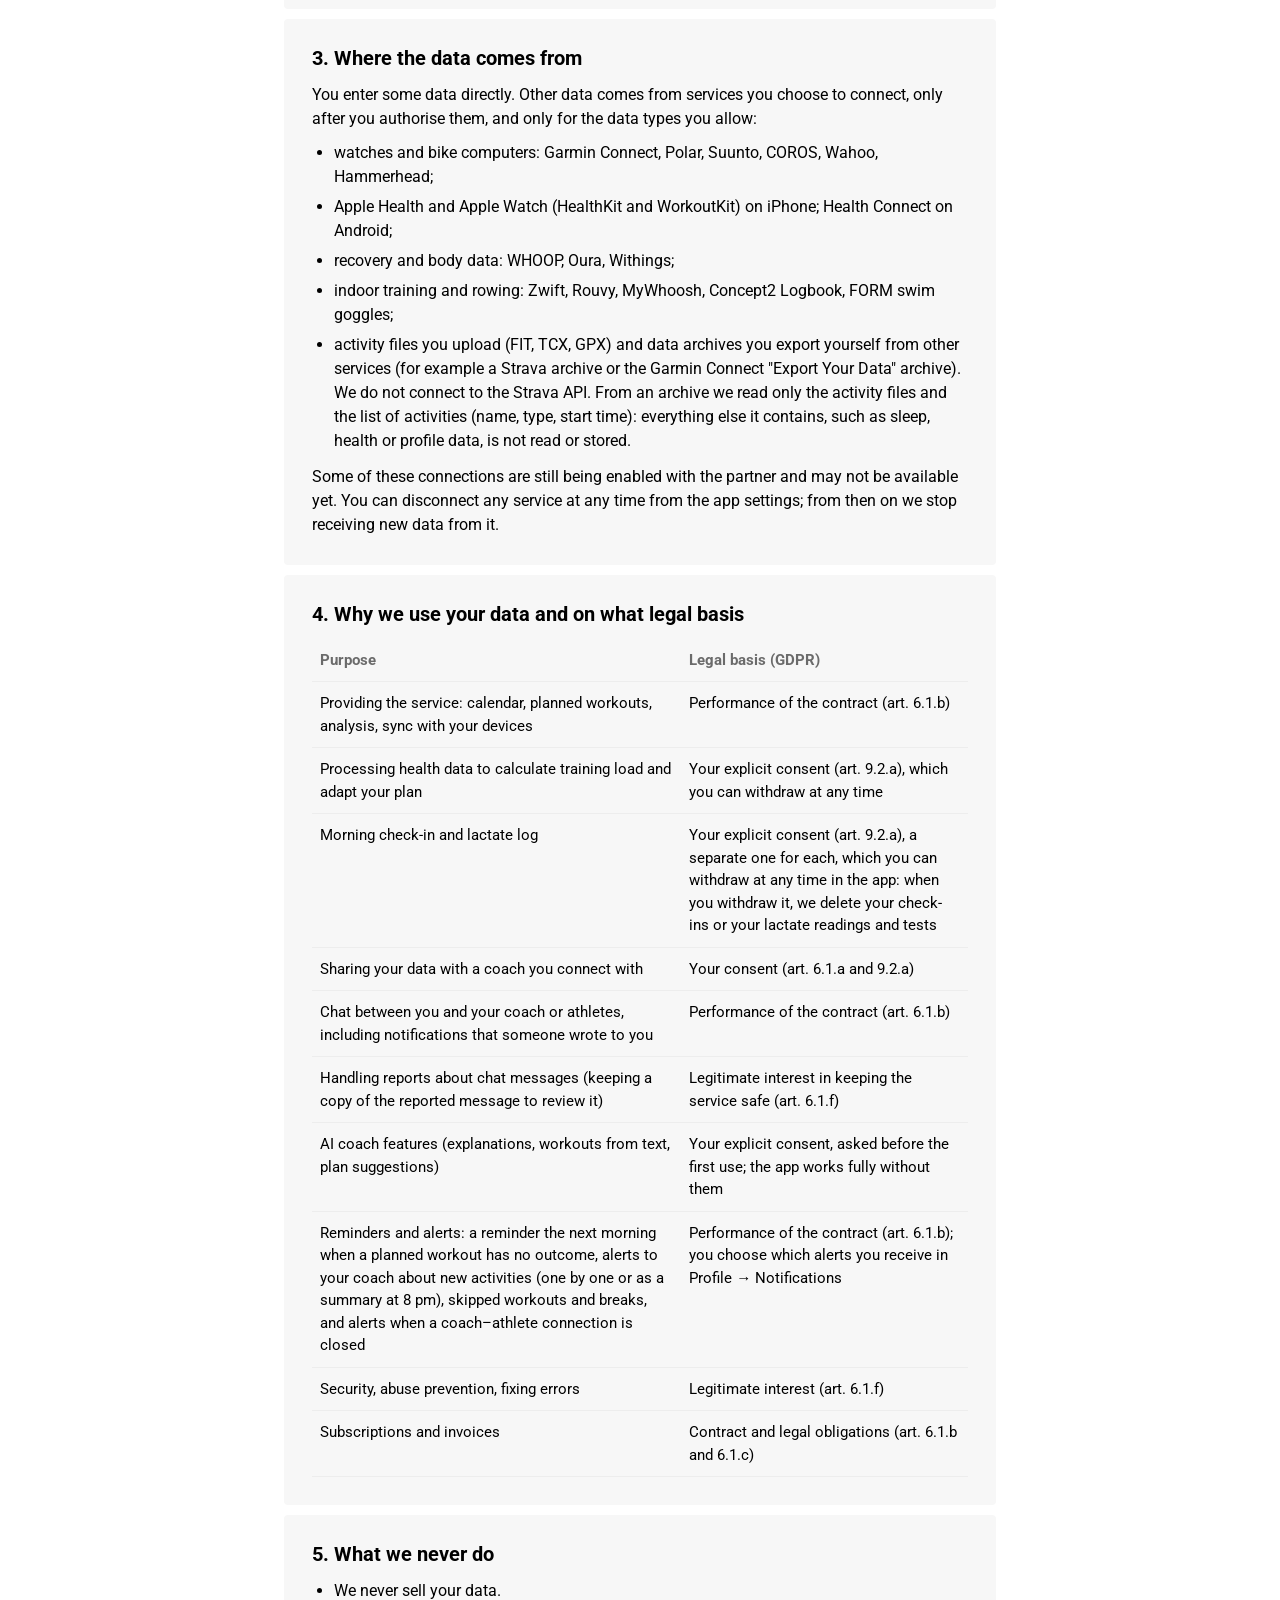
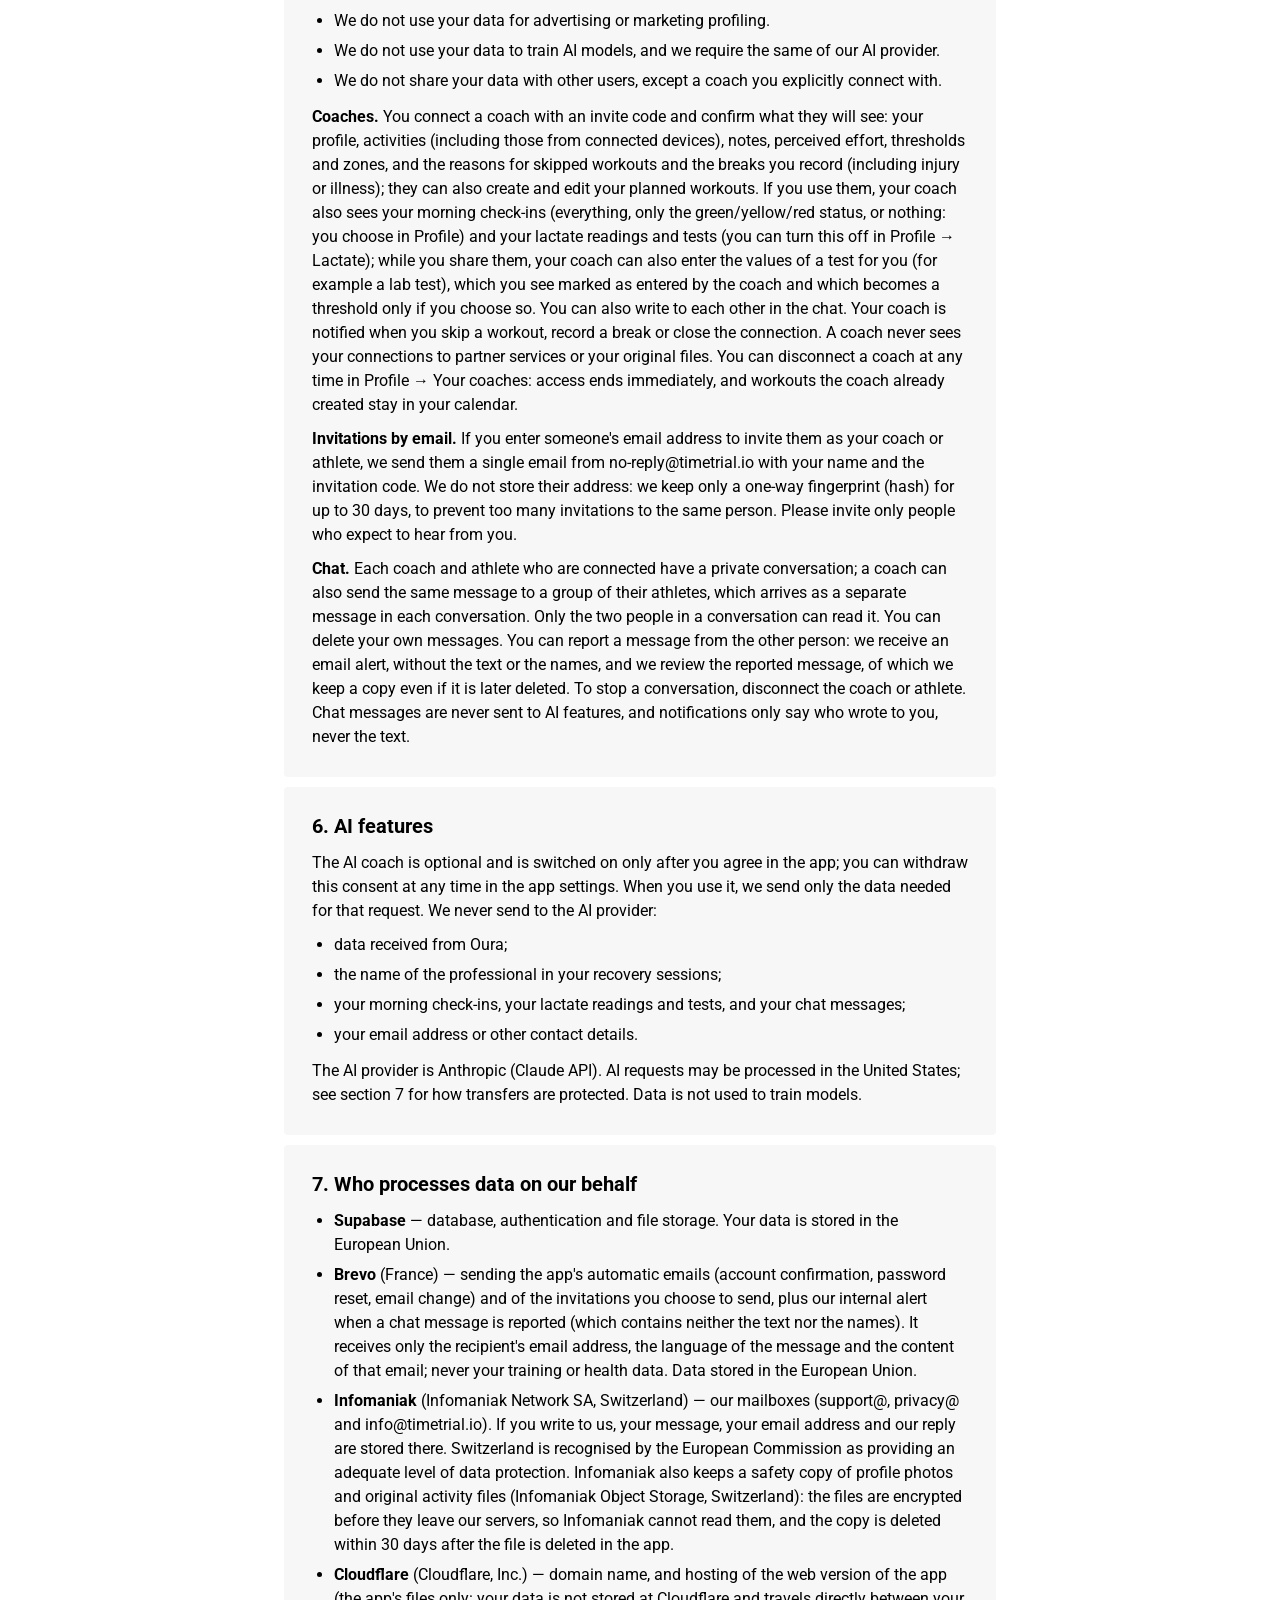
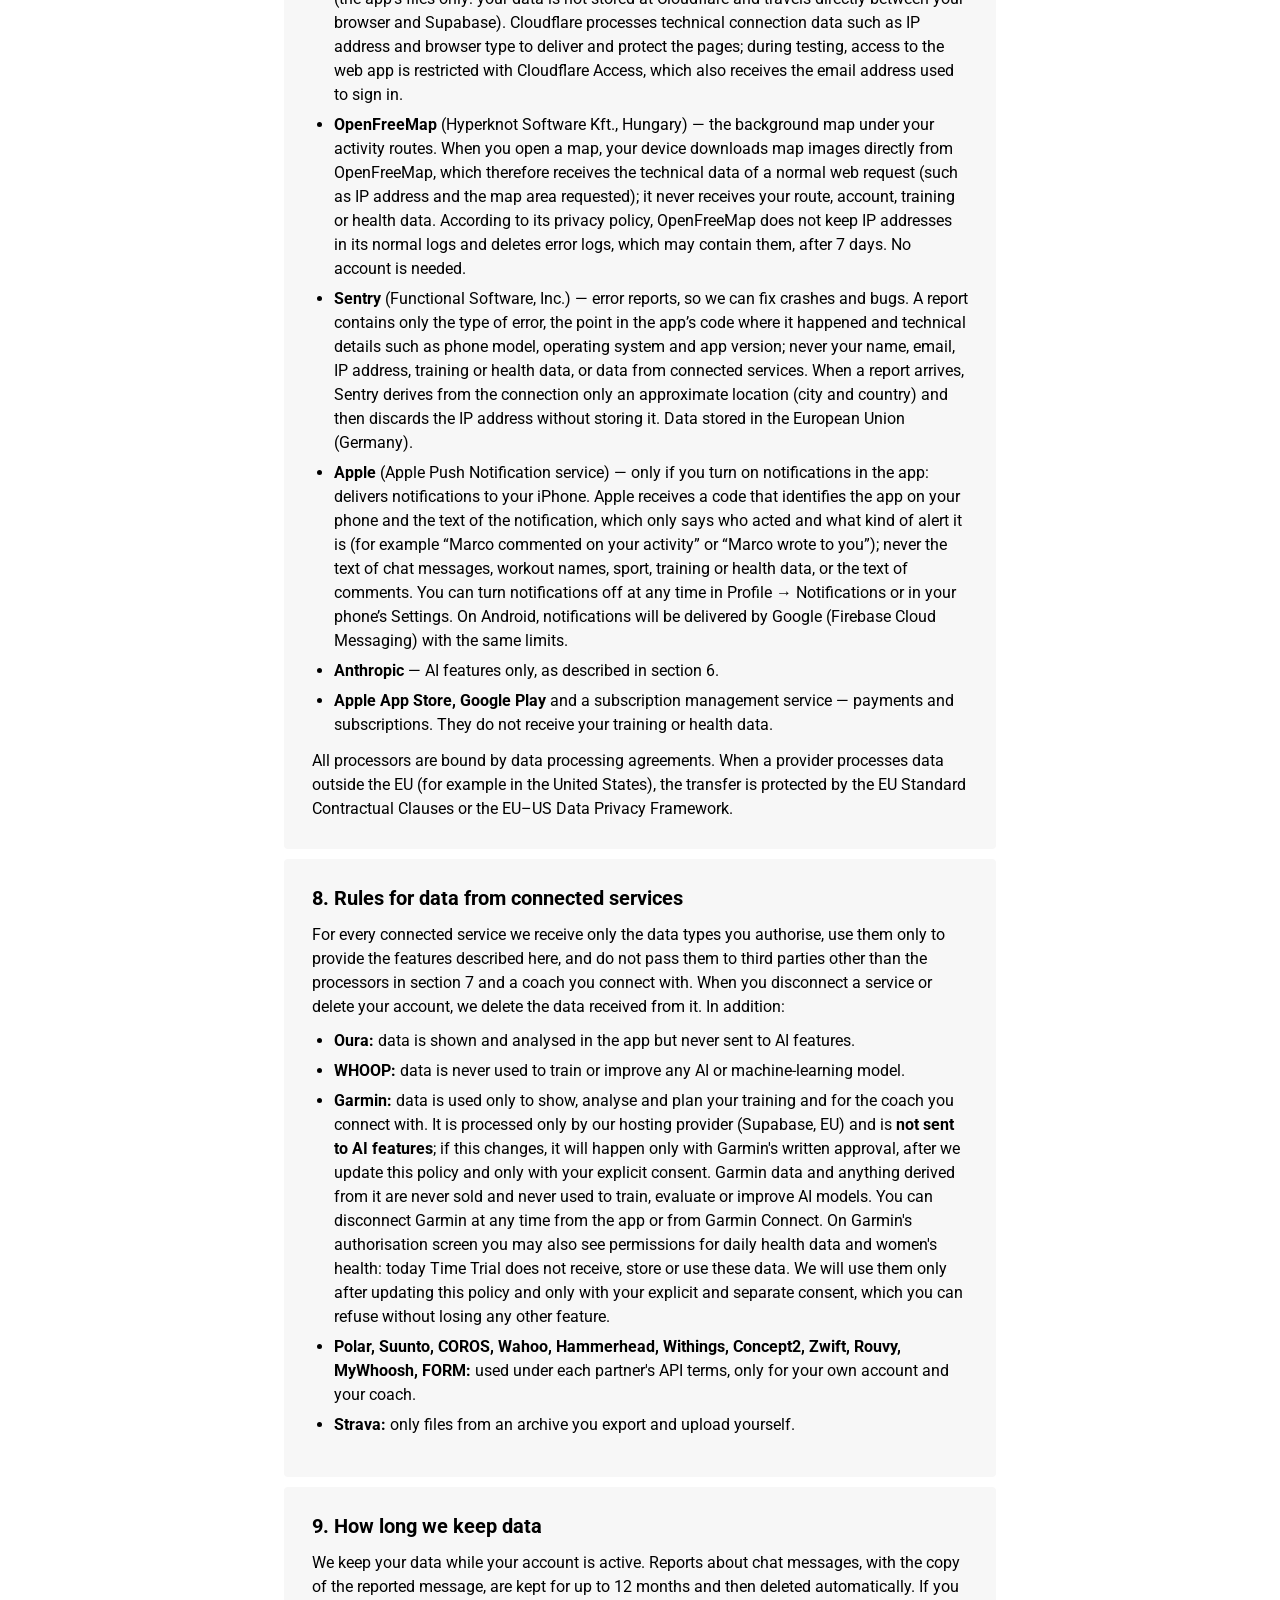
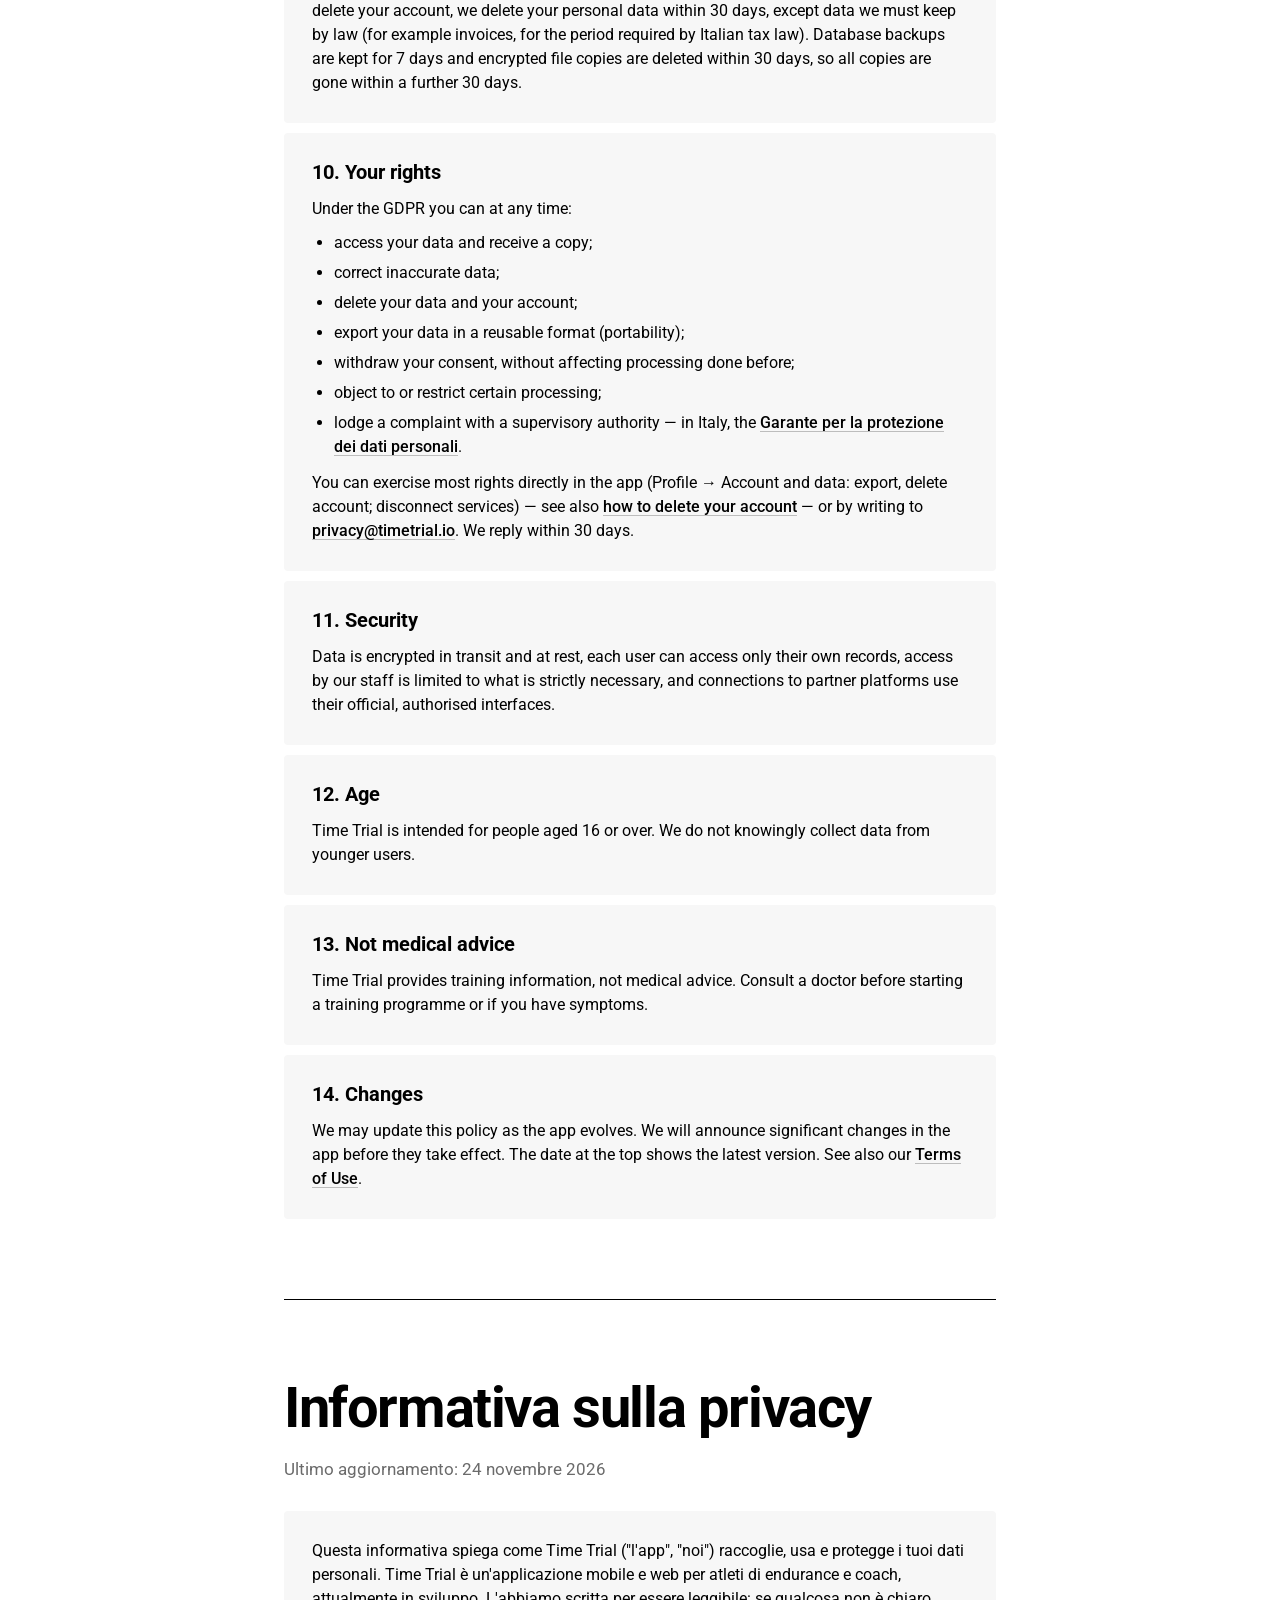
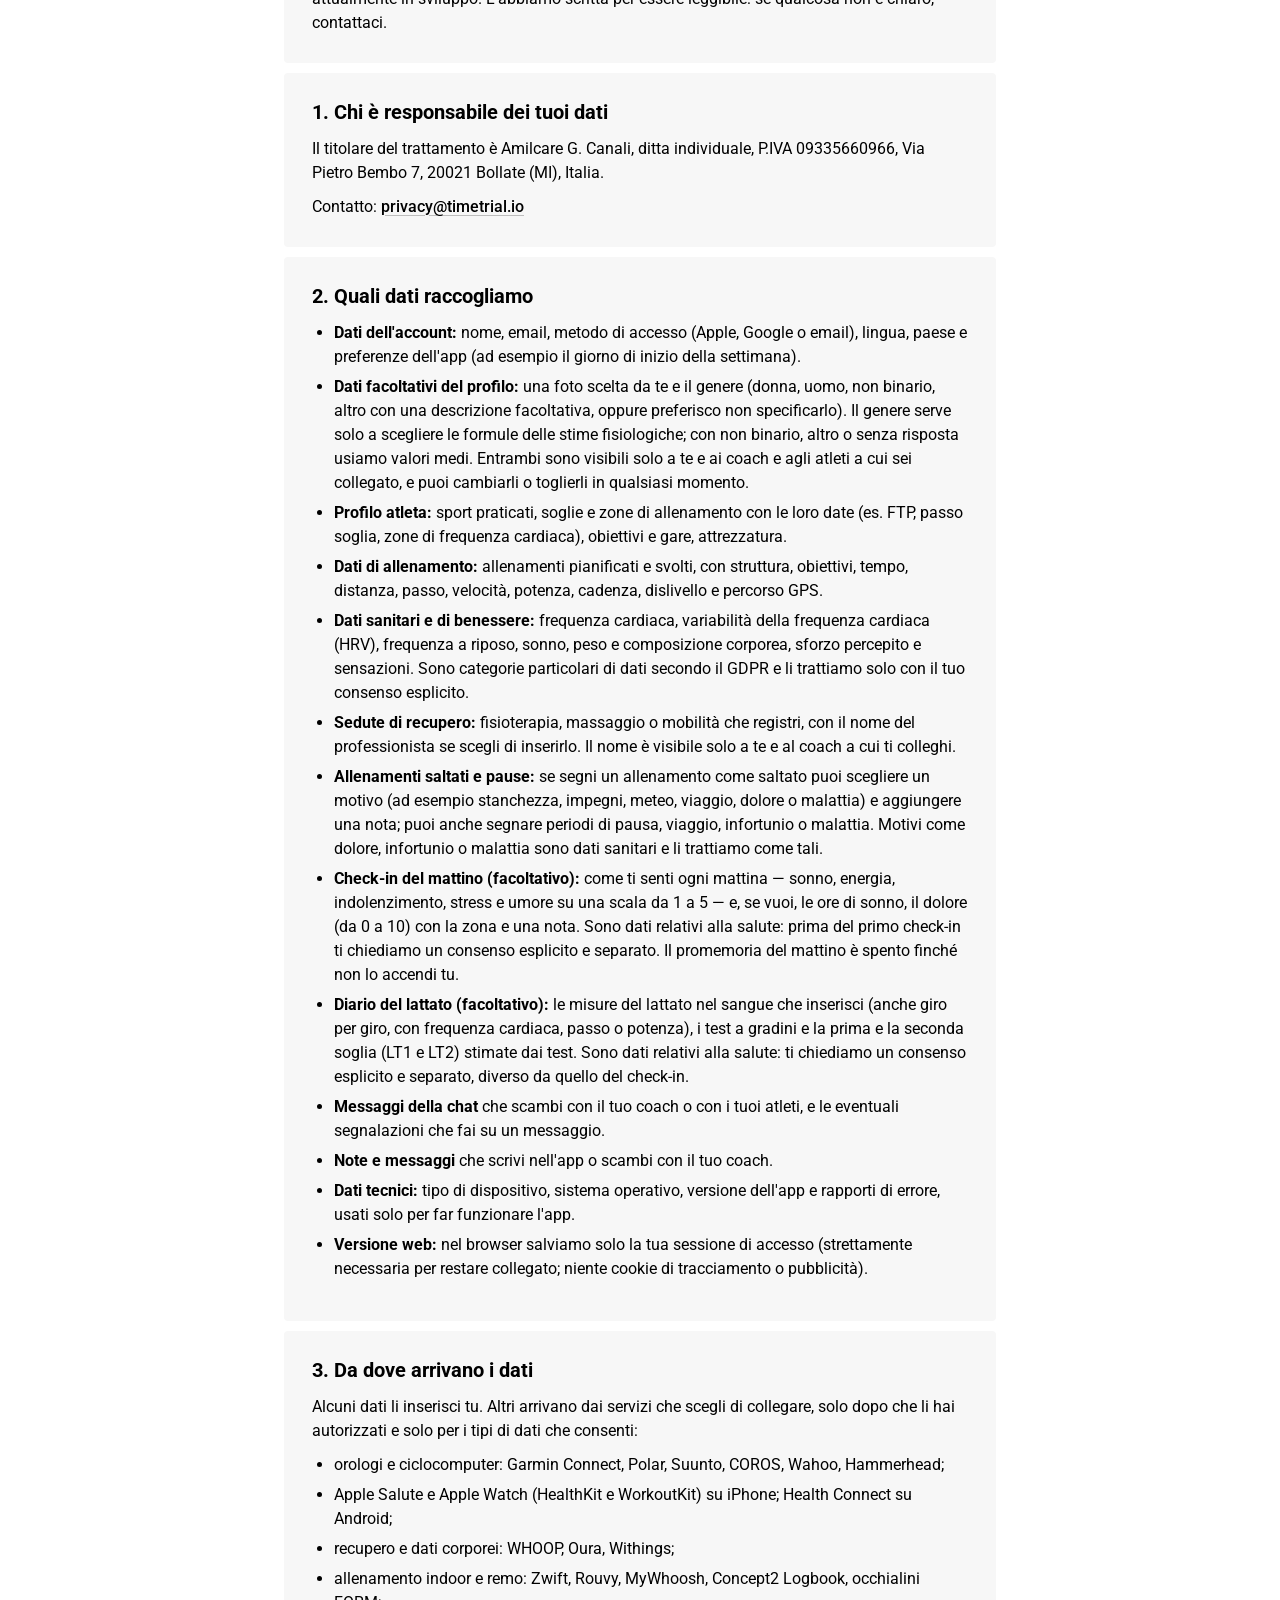
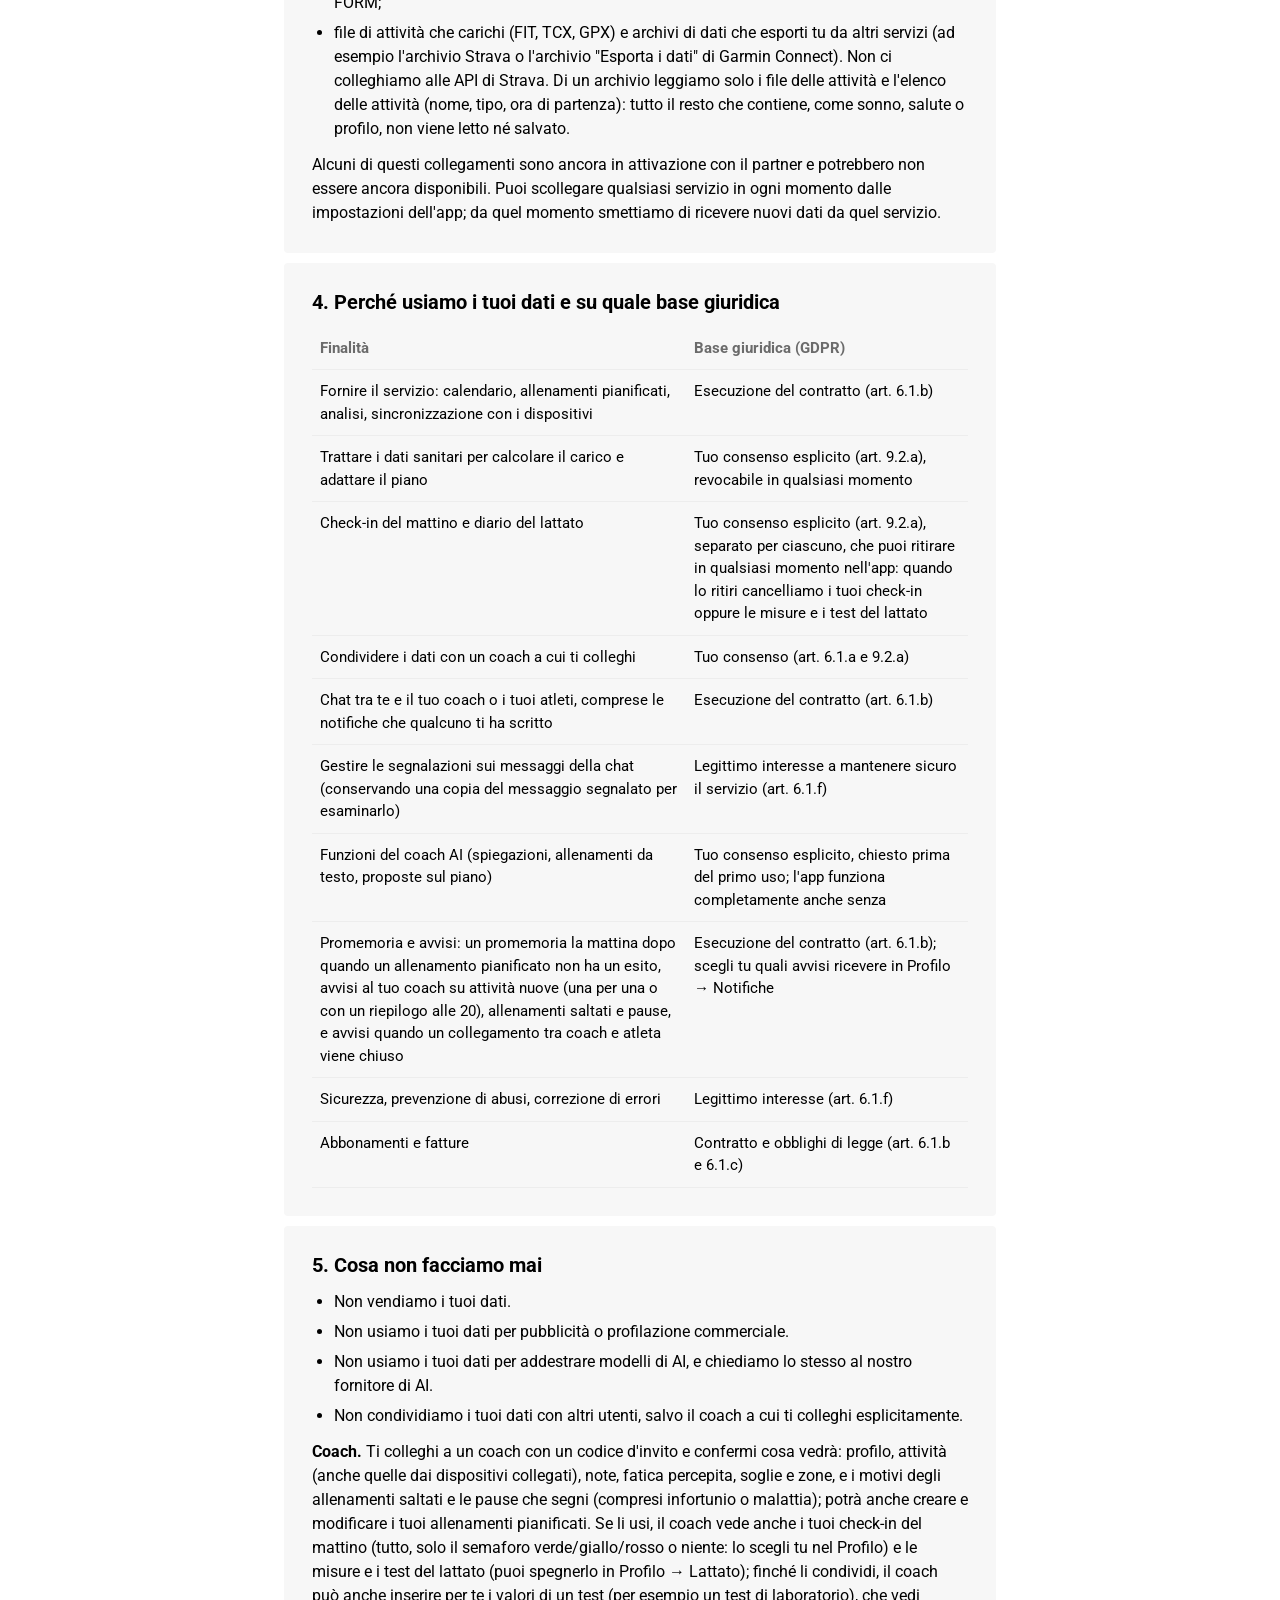
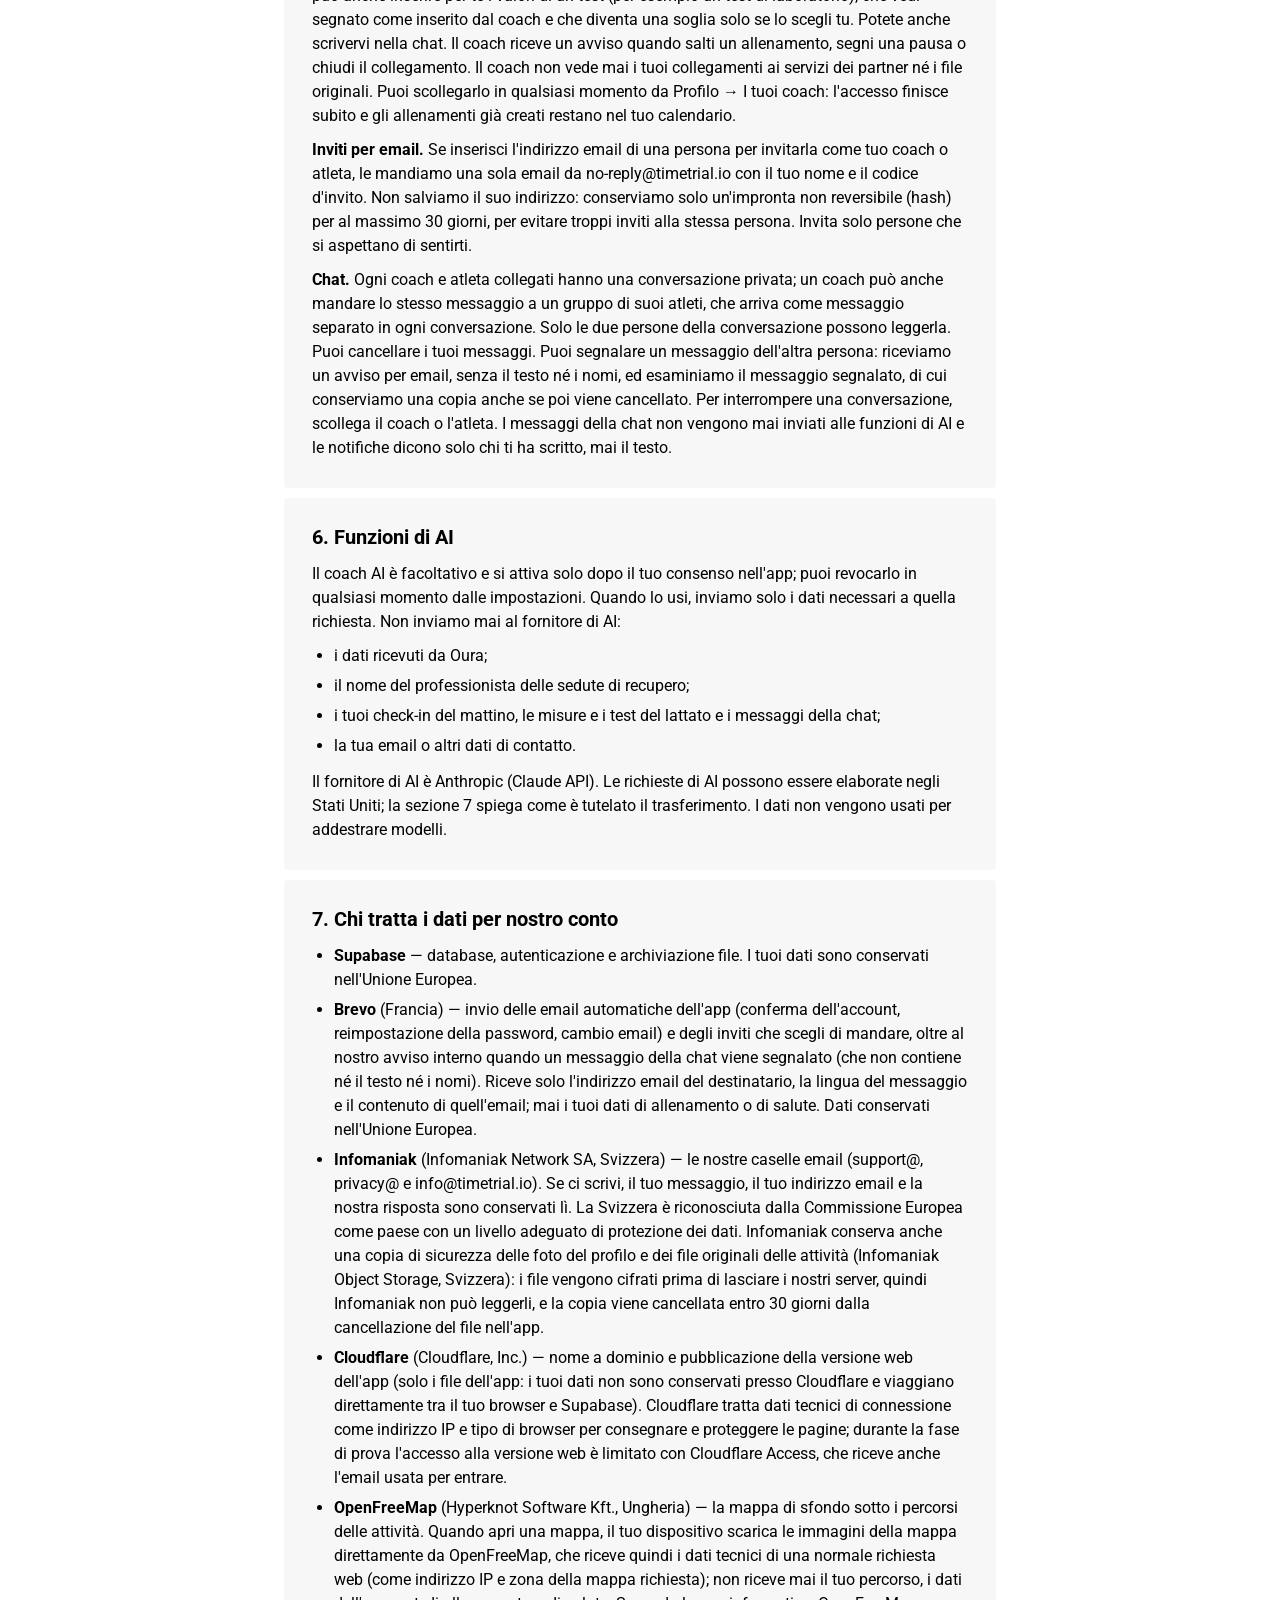
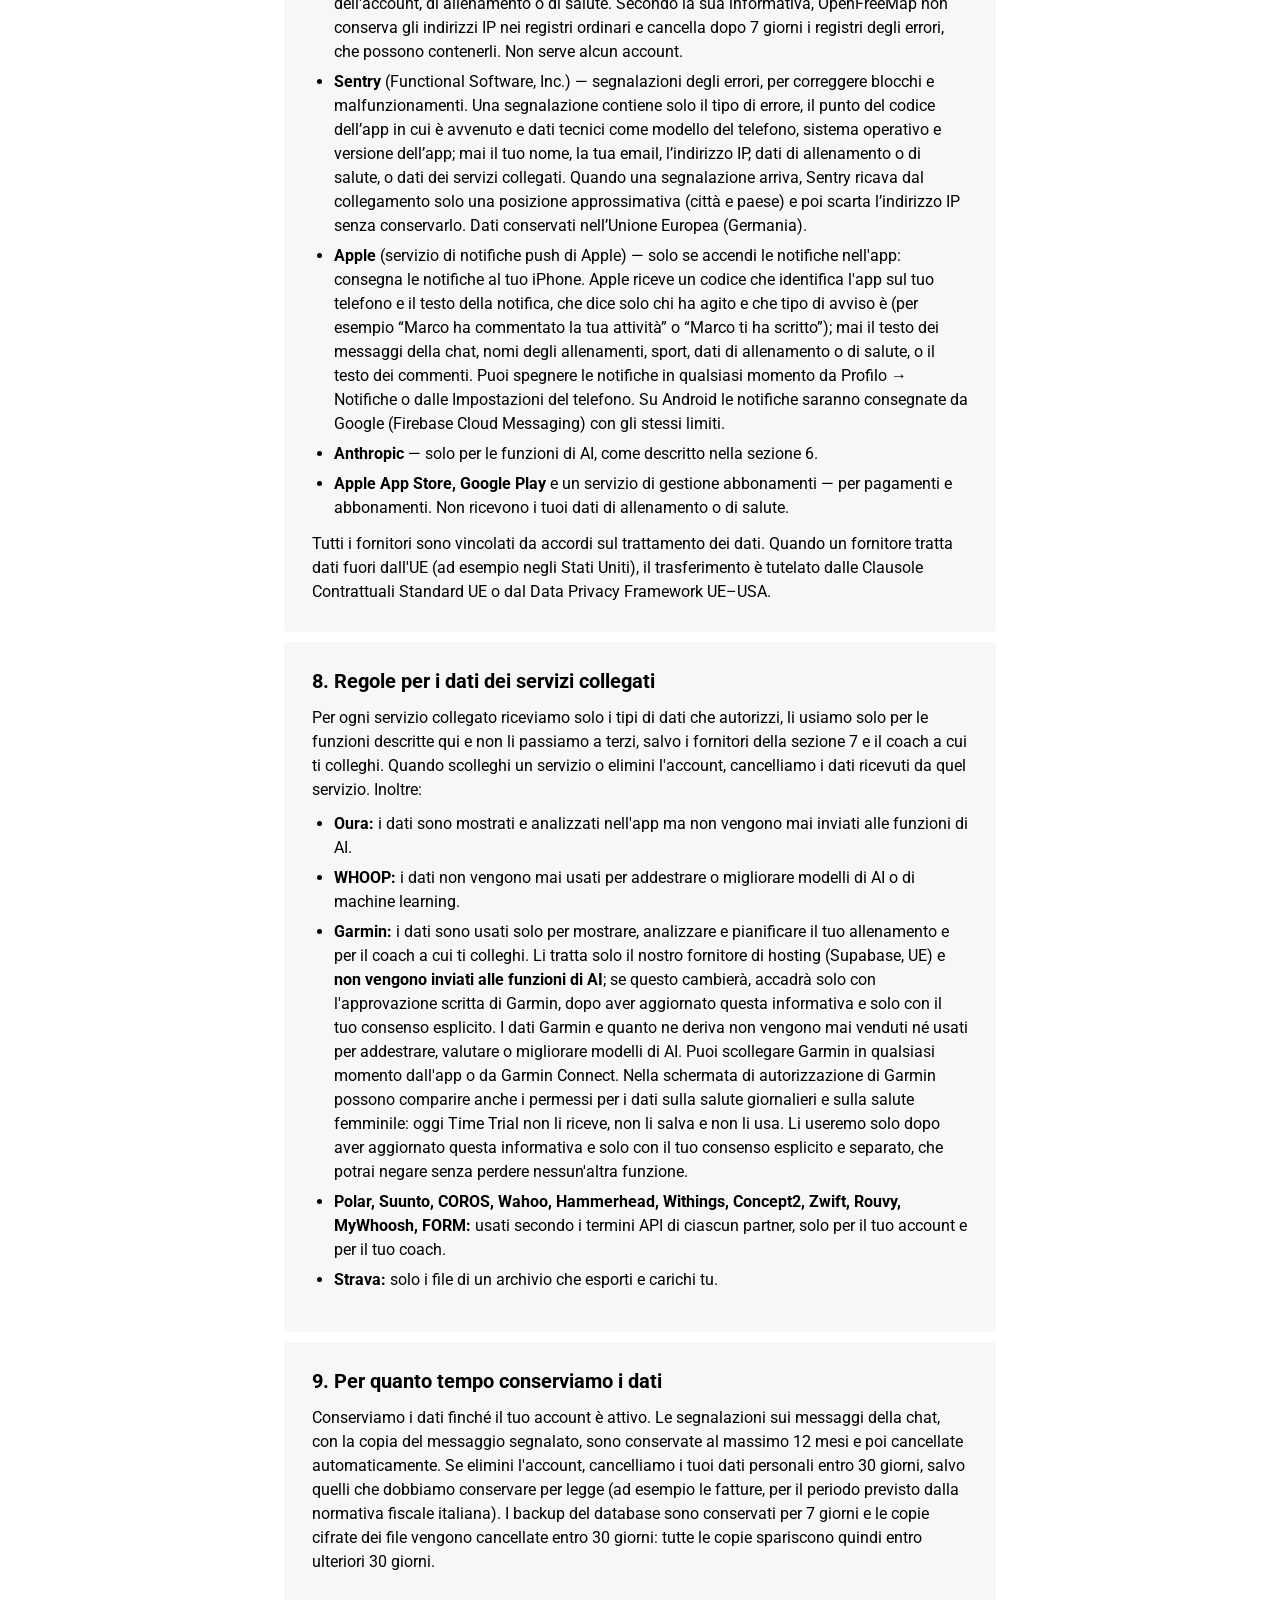
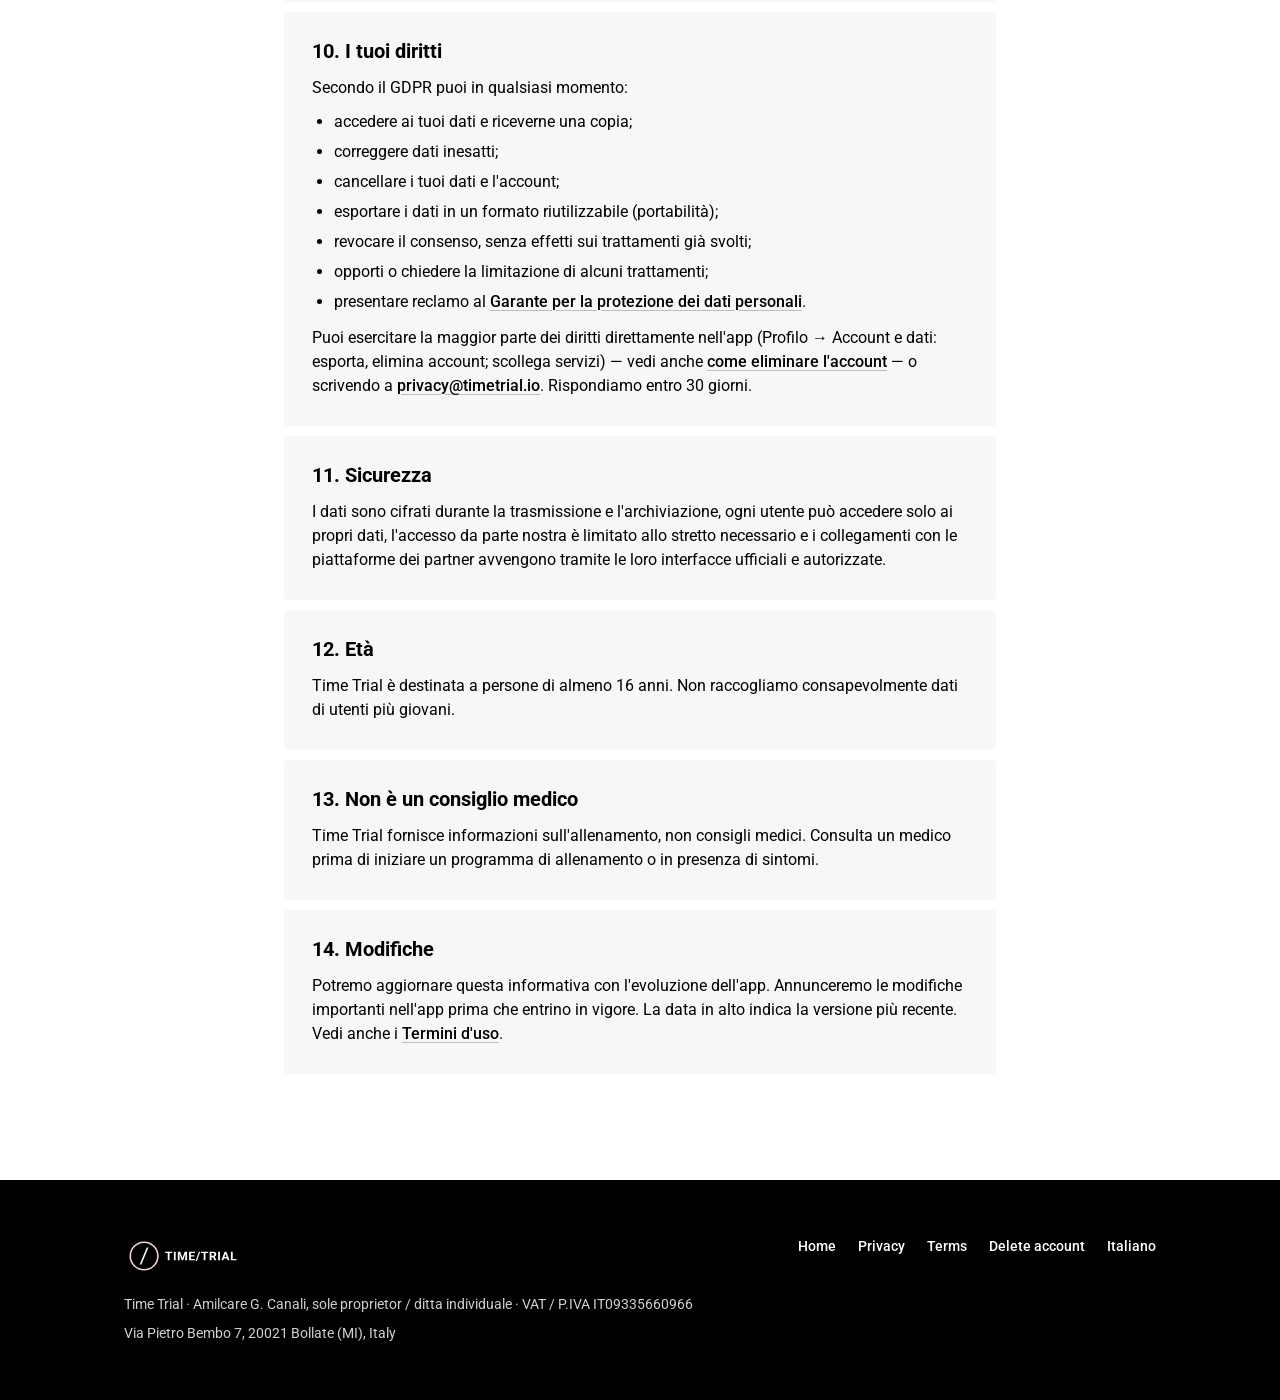
==== commit 6dbd26dc: "Privacy: permessi Garmin sulla salute richiesti ma non usati (sez. 8, EN+IT) Co-Authored-By: Claude " ====
--- a/privacy.html
+++ b/privacy.html
@@ -129,7 +129,7 @@
     <ul>
       <li><strong>Oura:</strong> data is shown and analysed in the app but never sent to AI features.</li>
       <li><strong>WHOOP:</strong> data is never used to train or improve any AI or machine-learning model.</li>
-      <li><strong>Garmin:</strong> data is used only to show, analyse and plan your training and for the coach you connect with. It is processed only by our hosting provider (Supabase, EU) and is <strong>not sent to AI features</strong>; if this changes, it will happen only with Garmin's written approval, after we update this policy and only with your explicit consent. Garmin data and anything derived from it are never sold and never used to train, evaluate or improve AI models. You can disconnect Garmin at any time from the app or from Garmin Connect.</li>
+      <li><strong>Garmin:</strong> data is used only to show, analyse and plan your training and for the coach you connect with. It is processed only by our hosting provider (Supabase, EU) and is <strong>not sent to AI features</strong>; if this changes, it will happen only with Garmin's written approval, after we update this policy and only with your explicit consent. Garmin data and anything derived from it are never sold and never used to train, evaluate or improve AI models. You can disconnect Garmin at any time from the app or from Garmin Connect. On Garmin's authorisation screen you may also see permissions for daily health data and women's health: today Time Trial does not receive, store or use these data. We will use them only after updating this policy and only with your explicit and separate consent, which you can refuse without losing any other feature.</li>
       <li><strong>Polar, Suunto, COROS, Wahoo, Hammerhead, Withings, Concept2, Zwift, Rouvy, MyWhoosh, FORM:</strong> used under each partner's API terms, only for your own account and your coach.</li>
       <li><strong>Strava:</strong> only files from an archive you export and upload yourself.</li>
     </ul>
@@ -287,7 +287,7 @@
     <ul>
       <li><strong>Oura:</strong> i dati sono mostrati e analizzati nell'app ma non vengono mai inviati alle funzioni di AI.</li>
       <li><strong>WHOOP:</strong> i dati non vengono mai usati per addestrare o migliorare modelli di AI o di machine learning.</li>
-      <li><strong>Garmin:</strong> i dati sono usati solo per mostrare, analizzare e pianificare il tuo allenamento e per il coach a cui ti colleghi. Li tratta solo il nostro fornitore di hosting (Supabase, UE) e <strong>non vengono inviati alle funzioni di AI</strong>; se questo cambierà, accadrà solo con l'approvazione scritta di Garmin, dopo aver aggiornato questa informativa e solo con il tuo consenso esplicito. I dati Garmin e quanto ne deriva non vengono mai venduti né usati per addestrare, valutare o migliorare modelli di AI. Puoi scollegare Garmin in qualsiasi momento dall'app o da Garmin Connect.</li>
+      <li><strong>Garmin:</strong> i dati sono usati solo per mostrare, analizzare e pianificare il tuo allenamento e per il coach a cui ti colleghi. Li tratta solo il nostro fornitore di hosting (Supabase, UE) e <strong>non vengono inviati alle funzioni di AI</strong>; se questo cambierà, accadrà solo con l'approvazione scritta di Garmin, dopo aver aggiornato questa informativa e solo con il tuo consenso esplicito. I dati Garmin e quanto ne deriva non vengono mai venduti né usati per addestrare, valutare o migliorare modelli di AI. Puoi scollegare Garmin in qualsiasi momento dall'app o da Garmin Connect. Nella schermata di autorizzazione di Garmin possono comparire anche i permessi per i dati sulla salute giornalieri e sulla salute femminile: oggi Time Trial non li riceve, non li salva e non li usa. Li useremo solo dopo aver aggiornato questa informativa e solo con il tuo consenso esplicito e separato, che potrai negare senza perdere nessun'altra funzione.</li>
       <li><strong>Polar, Suunto, COROS, Wahoo, Hammerhead, Withings, Concept2, Zwift, Rouvy, MyWhoosh, FORM:</strong> usati secondo i termini API di ciascun partner, solo per il tuo account e per il tuo coach.</li>
       <li><strong>Strava:</strong> solo i file di un archivio che esporti e carichi tu.</li>
     </ul>
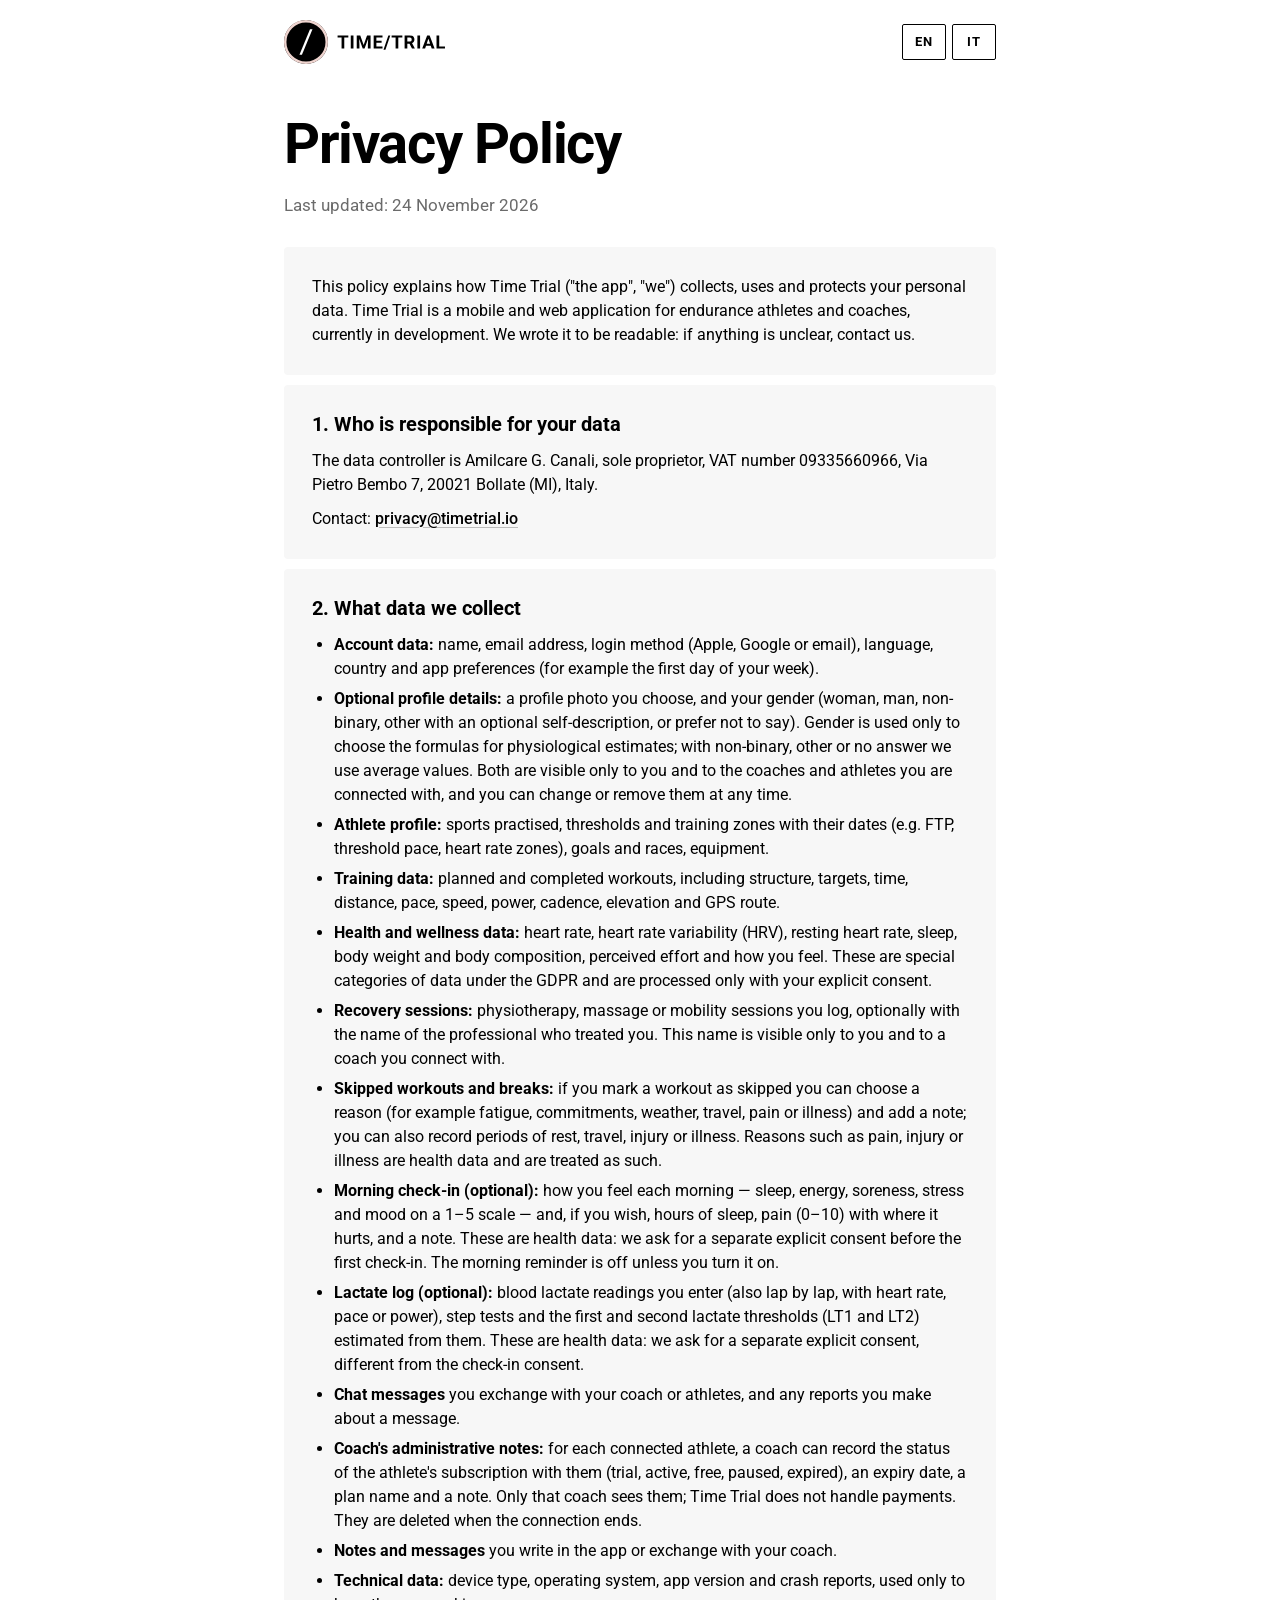
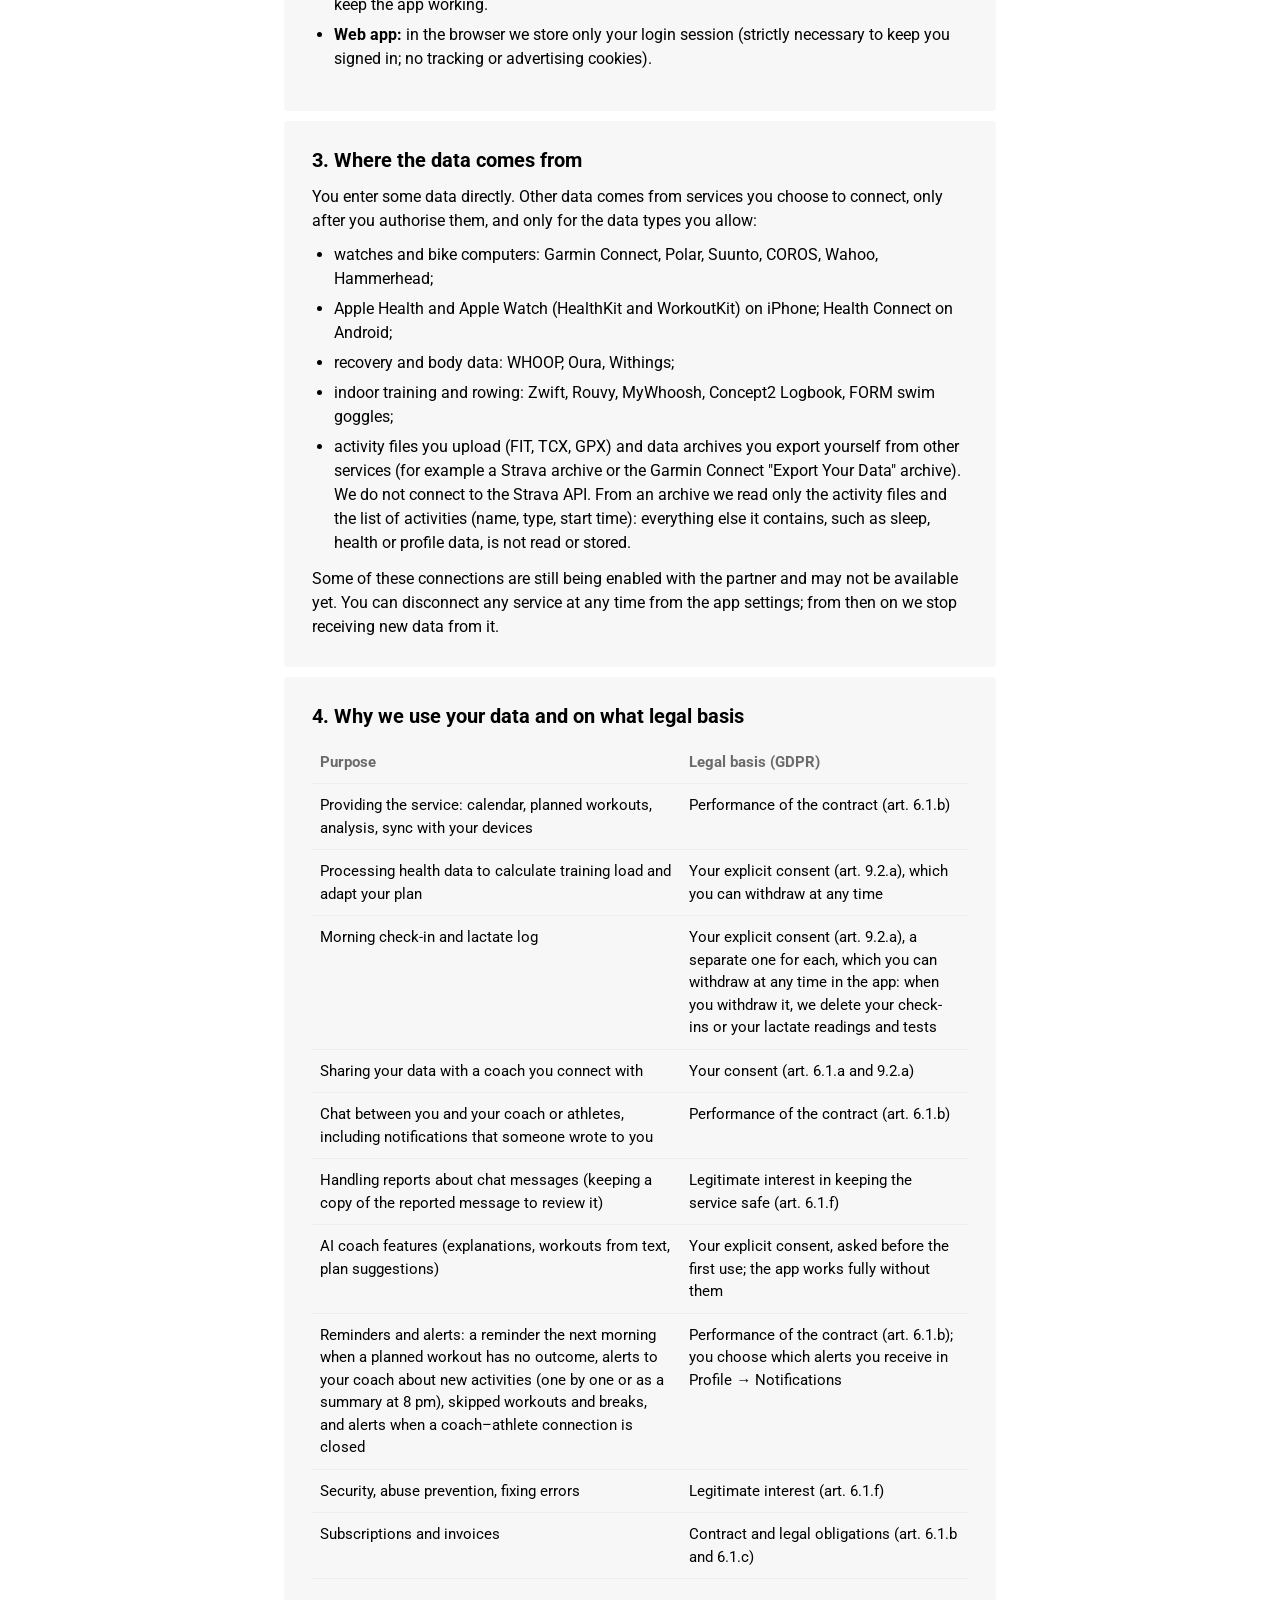
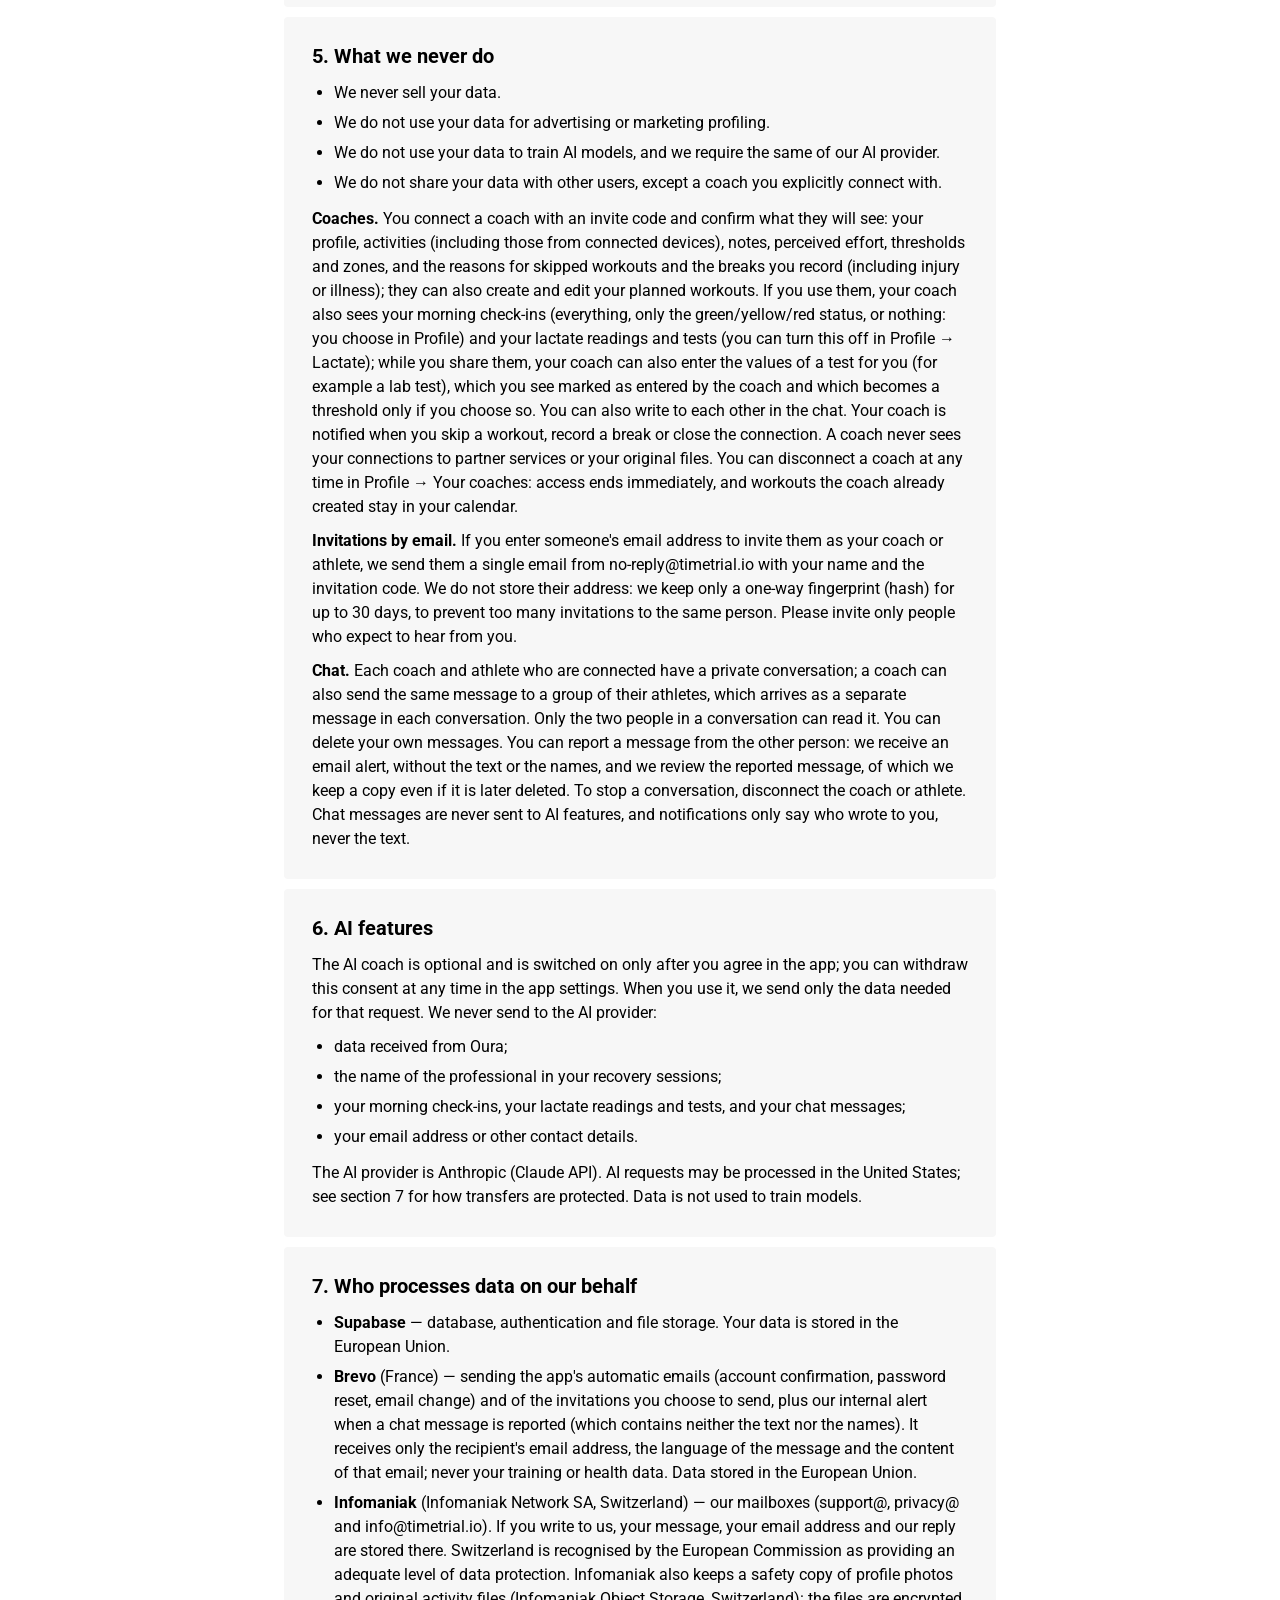
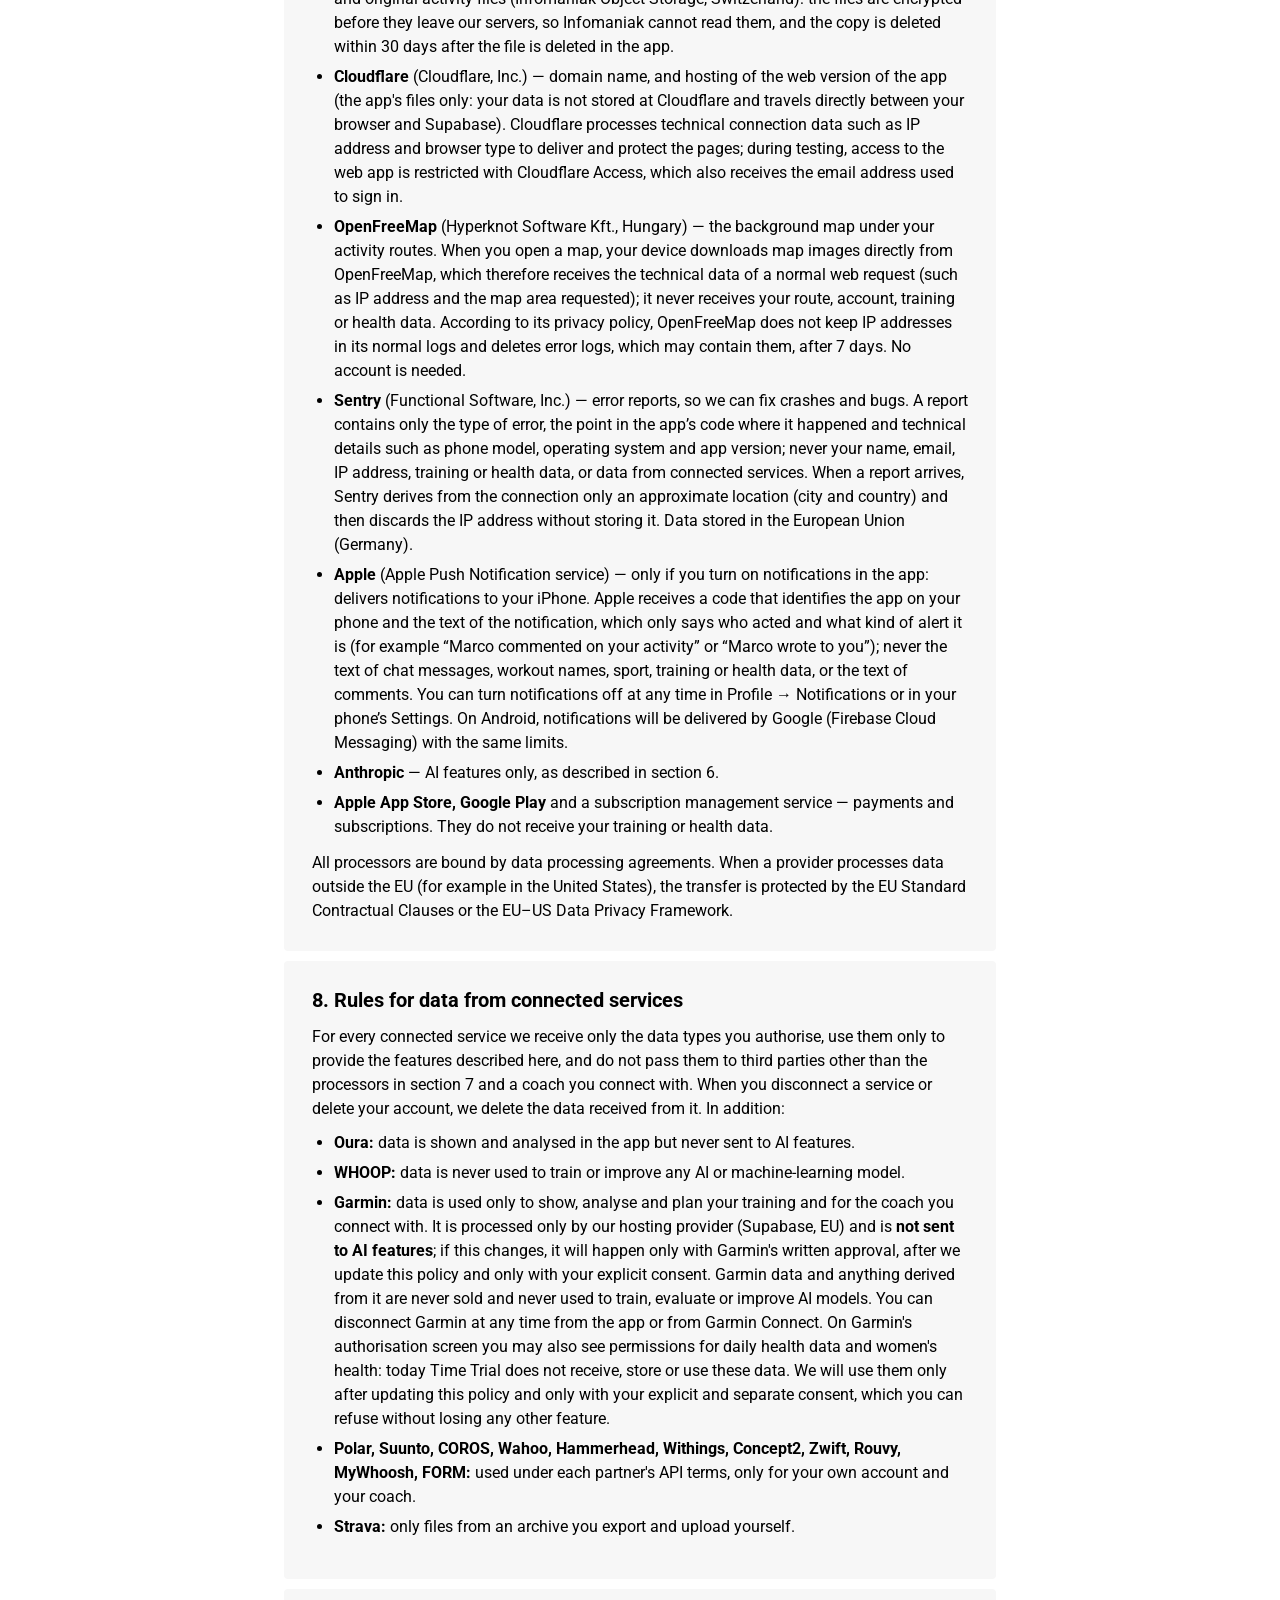
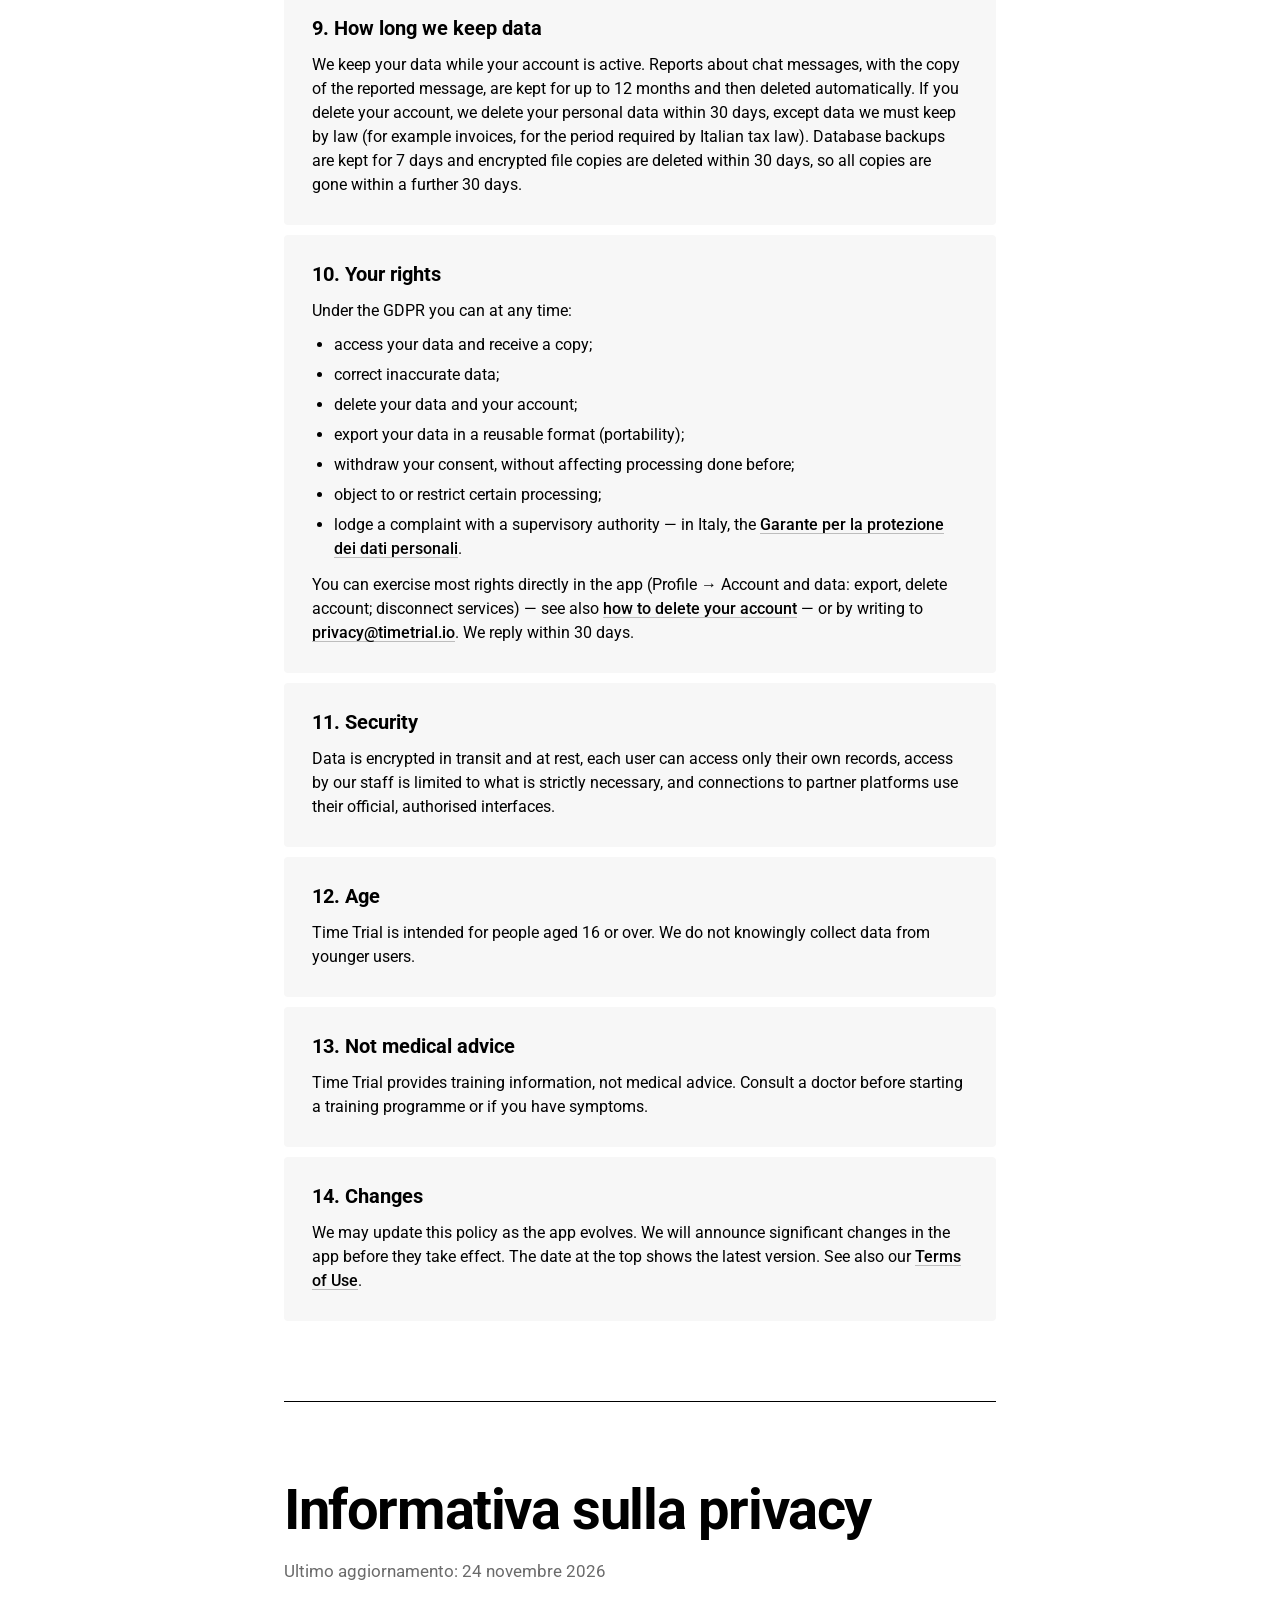
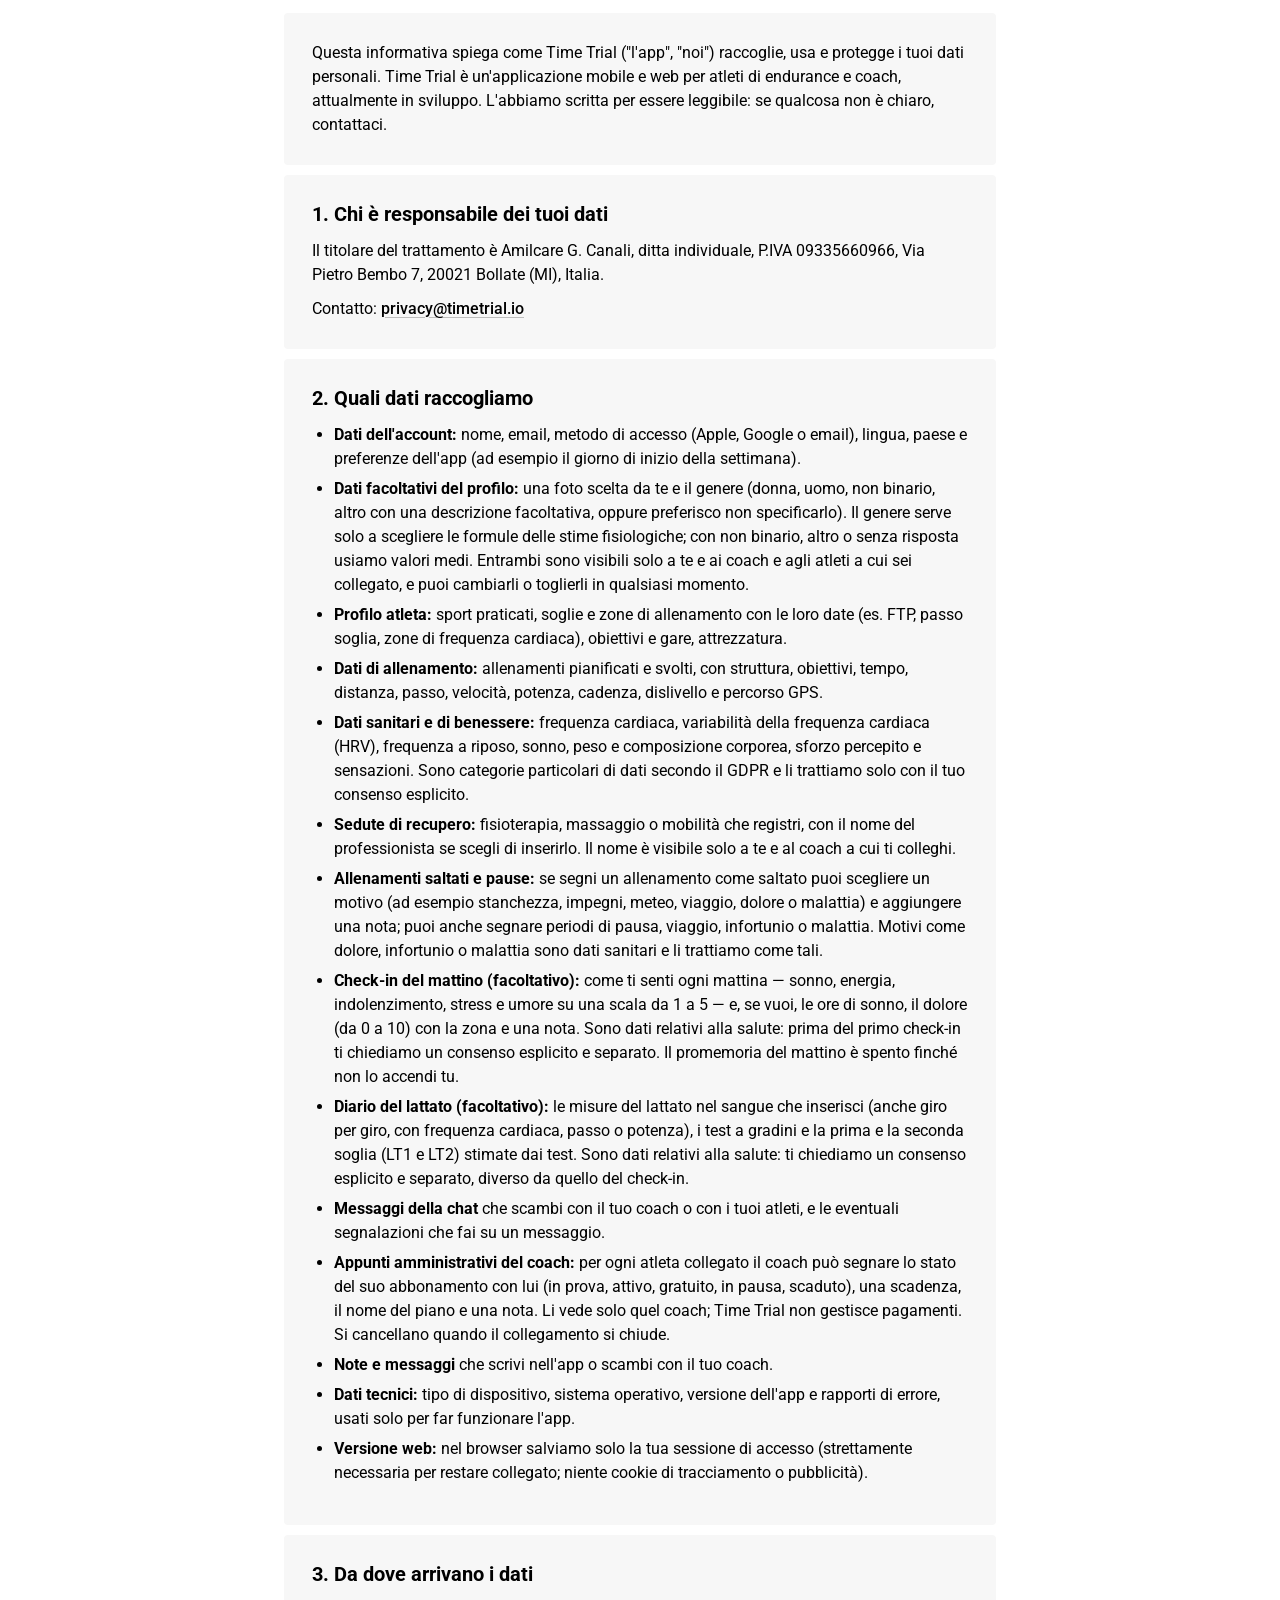
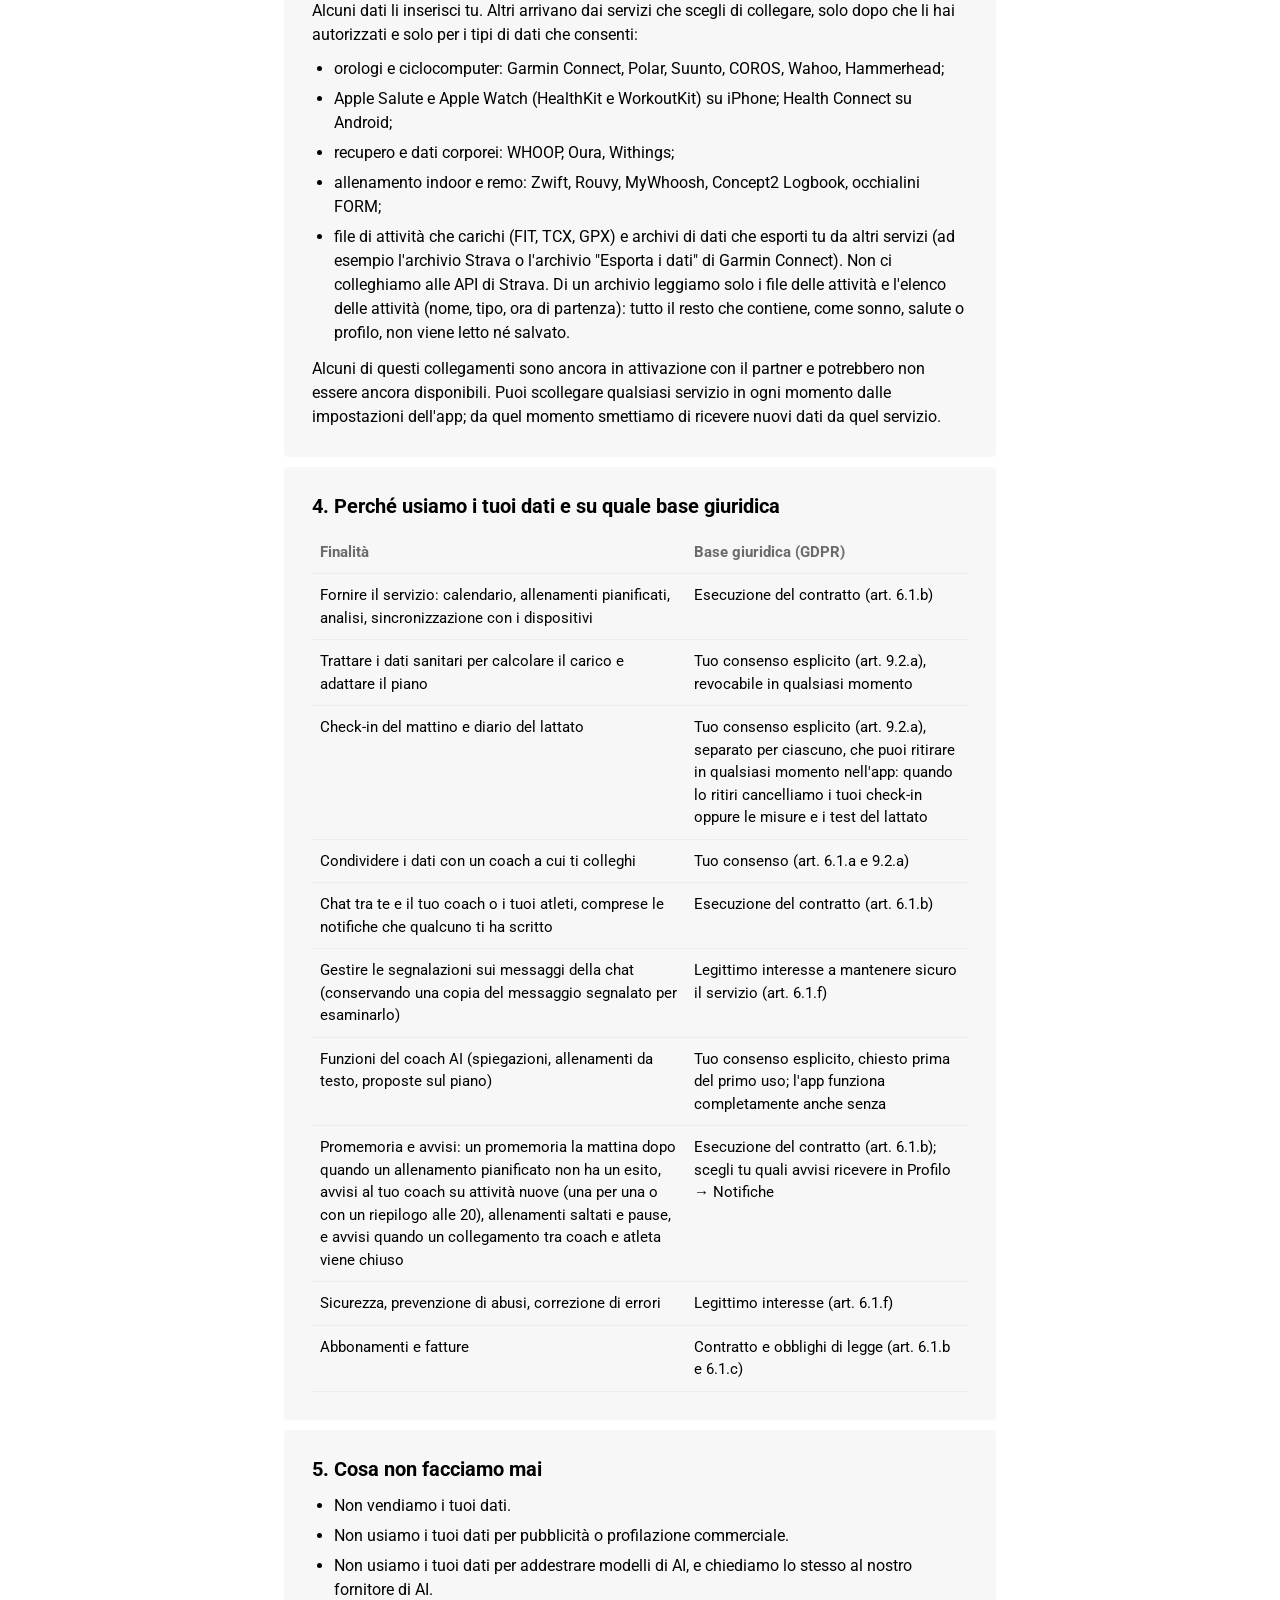
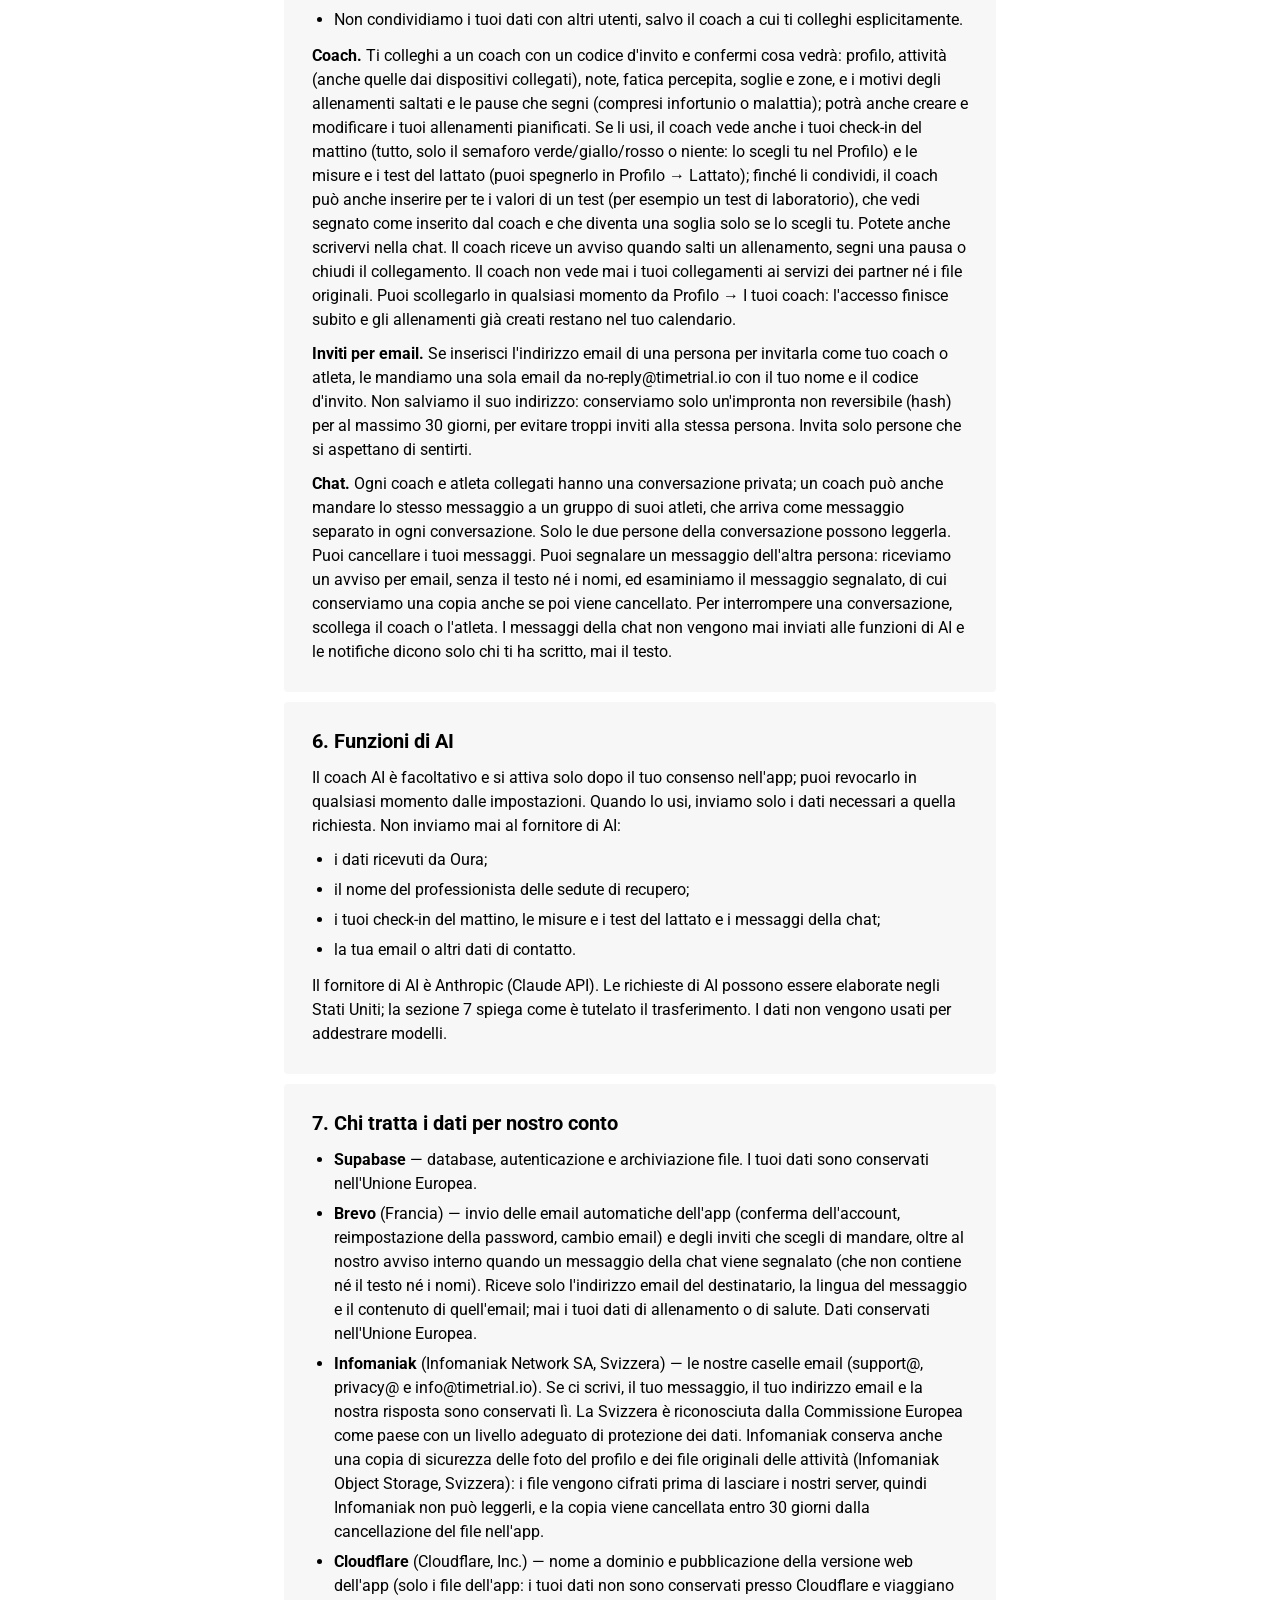
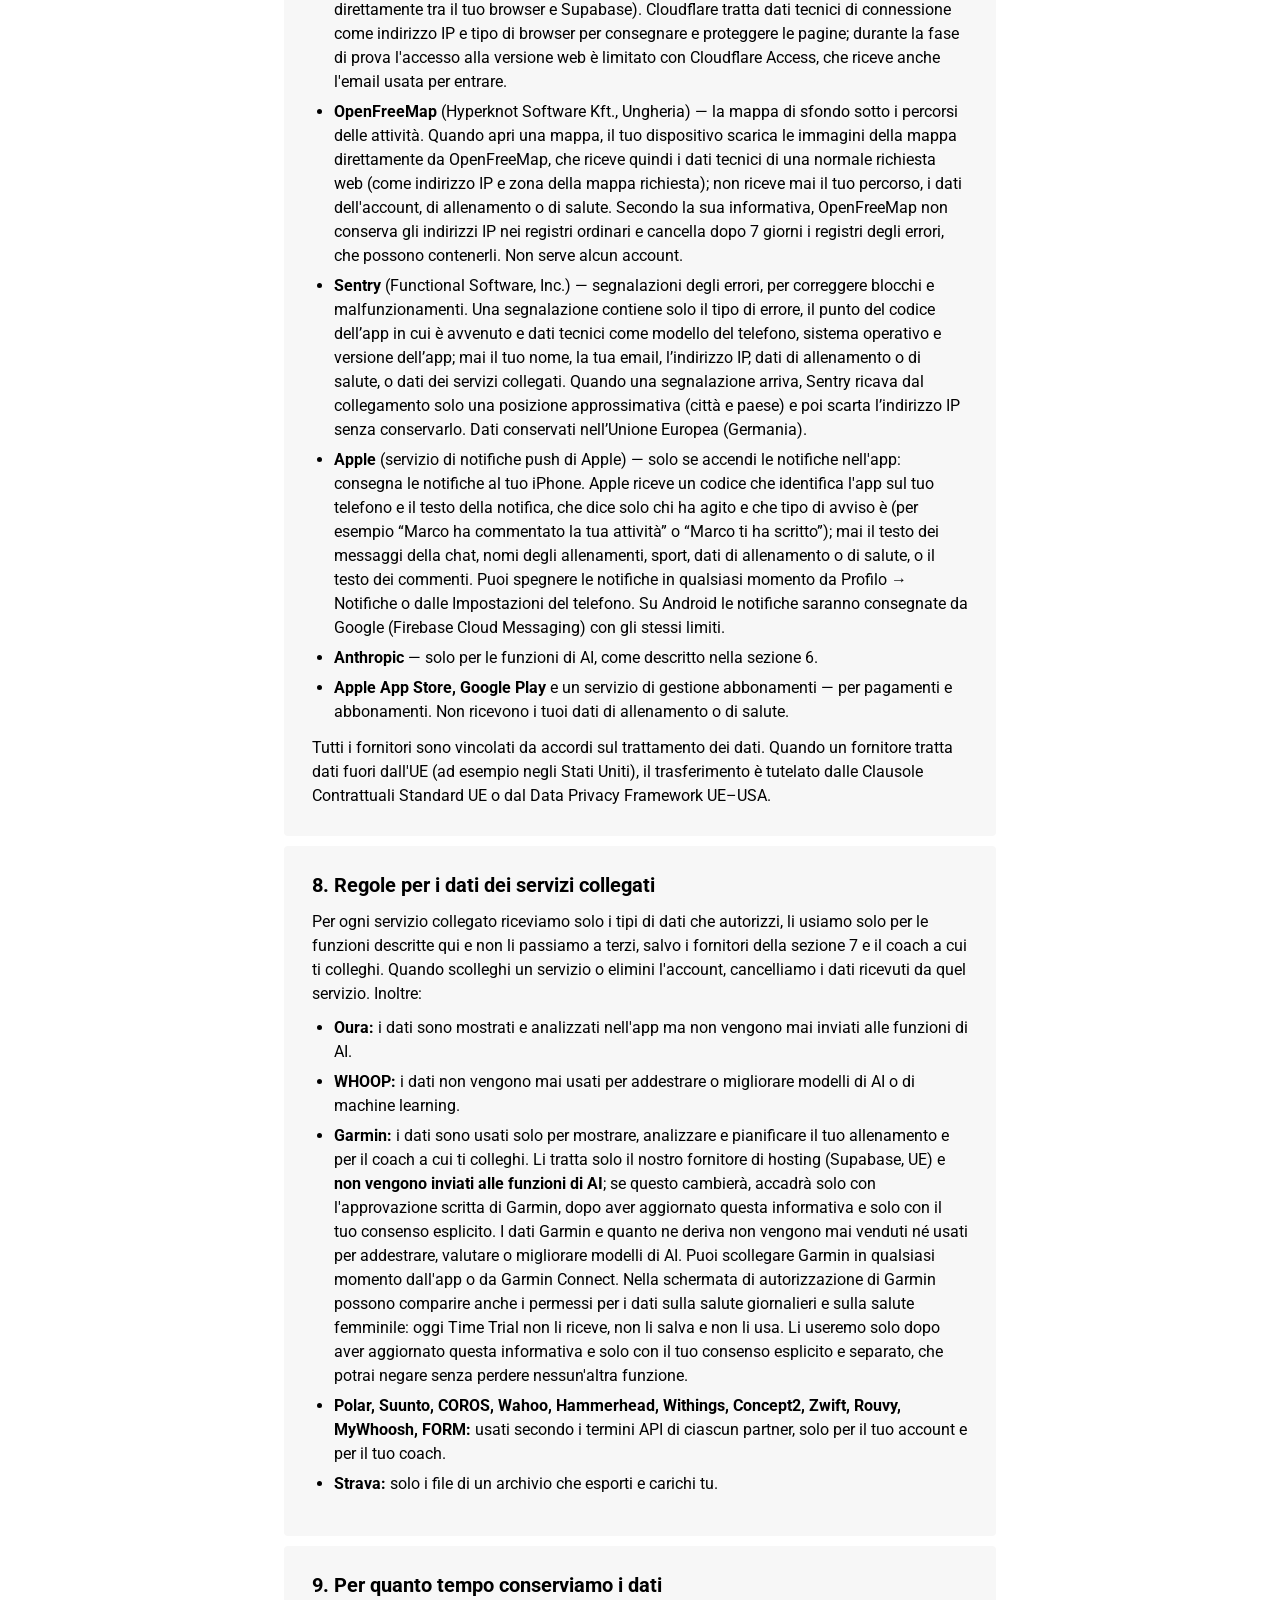
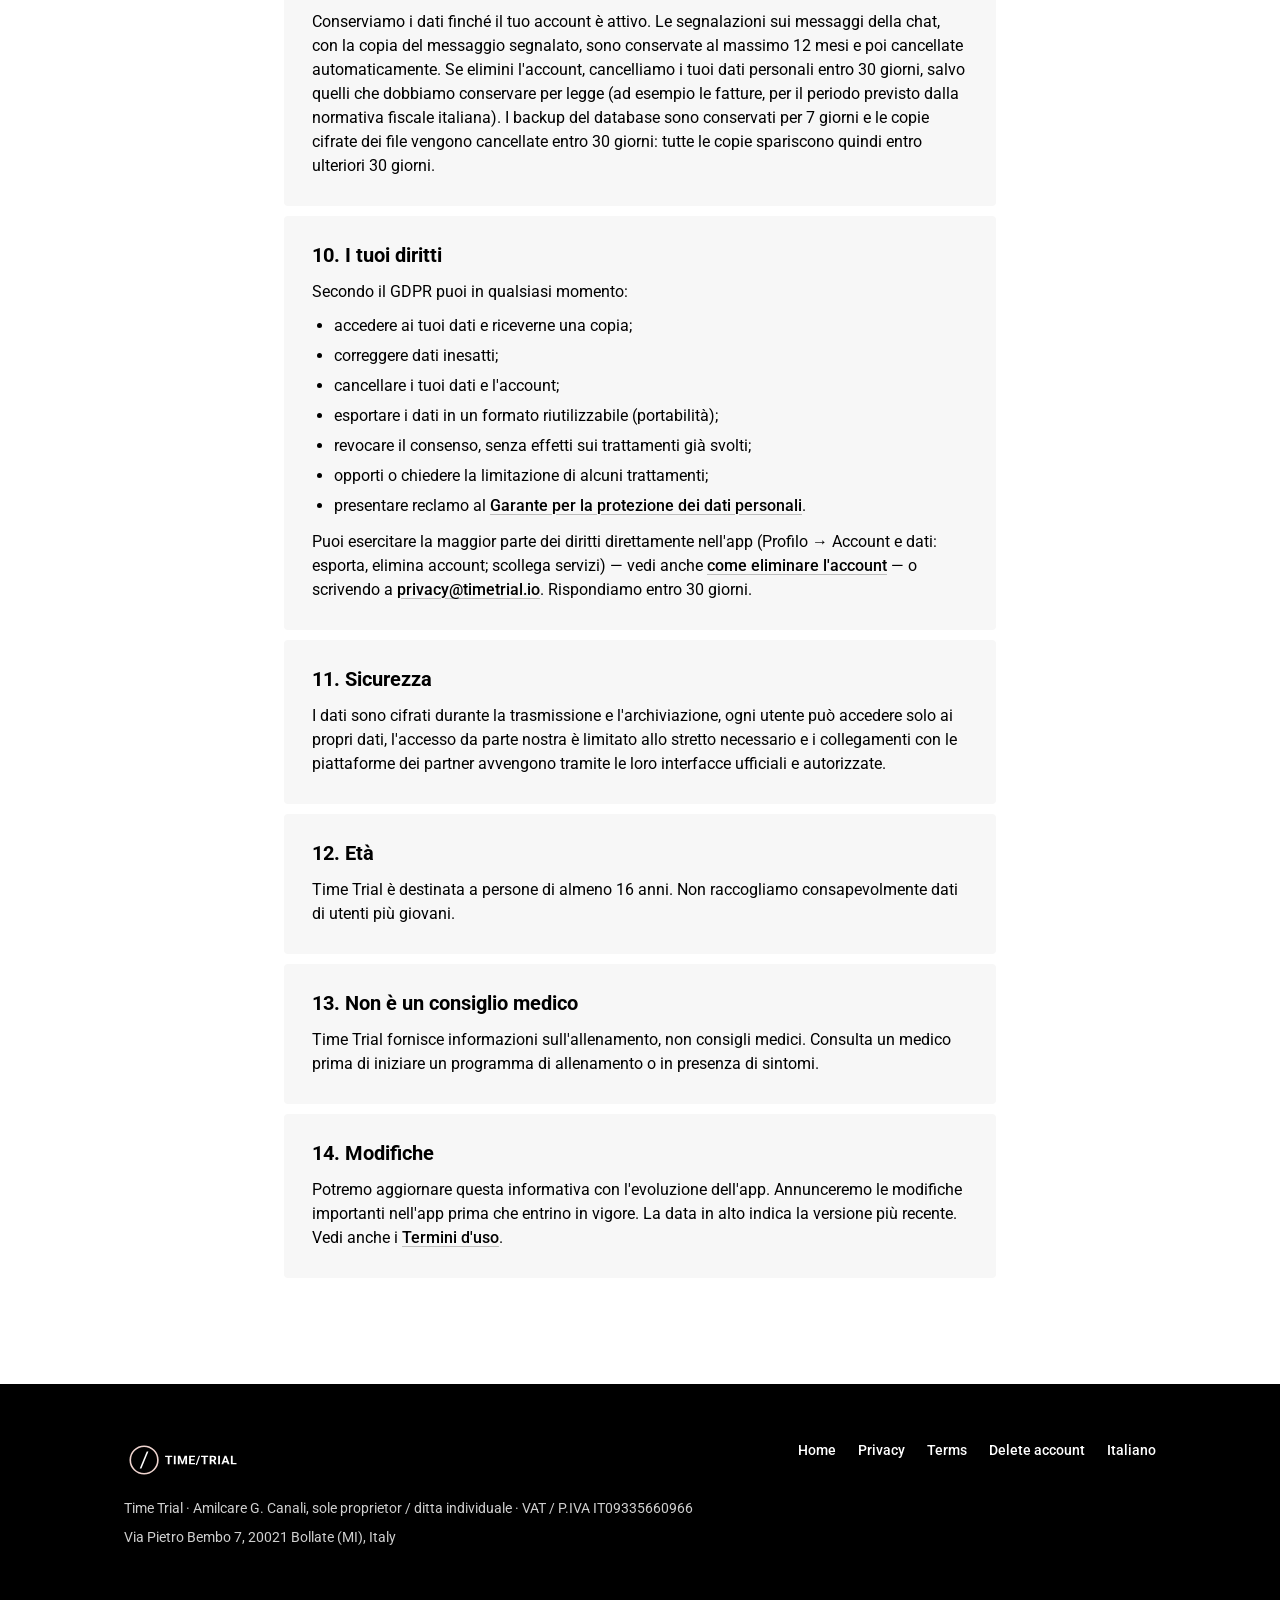
==== commit 17866be5: "Privacy: appunti amministrativi del coach (abbonamento) Co-Authored-By: Claude Opus 5.5 <noreply@ant" ====
--- a/privacy.html
+++ b/privacy.html
@@ -46,6 +46,7 @@
       <li><strong>Morning check-in (optional):</strong> how you feel each morning — sleep, energy, soreness, stress and mood on a 1–5 scale — and, if you wish, hours of sleep, pain (0–10) with where it hurts, and a note. These are health data: we ask for a separate explicit consent before the first check-in. The morning reminder is off unless you turn it on.</li>
       <li><strong>Lactate log (optional):</strong> blood lactate readings you enter (also lap by lap, with heart rate, pace or power), step tests and the first and second lactate thresholds (LT1 and LT2) estimated from them. These are health data: we ask for a separate explicit consent, different from the check-in consent.</li>
       <li><strong>Chat messages</strong> you exchange with your coach or athletes, and any reports you make about a message.</li>
+      <li><strong>Coach's administrative notes:</strong> for each connected athlete, a coach can record the status of the athlete's subscription with them (trial, active, free, paused, expired), an expiry date, a plan name and a note. Only that coach sees them; Time Trial does not handle payments. They are deleted when the connection ends.</li>
       <li><strong>Notes and messages</strong> you write in the app or exchange with your coach.</li>
       <li><strong>Technical data:</strong> device type, operating system, app version and crash reports, used only to keep the app working.</li>
       <li><strong>Web app:</strong> in the browser we store only your login session (strictly necessary to keep you signed in; no tracking or advertising cookies).</li>
@@ -204,6 +205,7 @@
       <li><strong>Check-in del mattino (facoltativo):</strong> come ti senti ogni mattina — sonno, energia, indolenzimento, stress e umore su una scala da 1 a 5 — e, se vuoi, le ore di sonno, il dolore (da 0 a 10) con la zona e una nota. Sono dati relativi alla salute: prima del primo check-in ti chiediamo un consenso esplicito e separato. Il promemoria del mattino è spento finché non lo accendi tu.</li>
       <li><strong>Diario del lattato (facoltativo):</strong> le misure del lattato nel sangue che inserisci (anche giro per giro, con frequenza cardiaca, passo o potenza), i test a gradini e la prima e la seconda soglia (LT1 e LT2) stimate dai test. Sono dati relativi alla salute: ti chiediamo un consenso esplicito e separato, diverso da quello del check-in.</li>
       <li><strong>Messaggi della chat</strong> che scambi con il tuo coach o con i tuoi atleti, e le eventuali segnalazioni che fai su un messaggio.</li>
+      <li><strong>Appunti amministrativi del coach:</strong> per ogni atleta collegato il coach può segnare lo stato del suo abbonamento con lui (in prova, attivo, gratuito, in pausa, scaduto), una scadenza, il nome del piano e una nota. Li vede solo quel coach; Time Trial non gestisce pagamenti. Si cancellano quando il collegamento si chiude.</li>
       <li><strong>Note e messaggi</strong> che scrivi nell'app o scambi con il tuo coach.</li>
       <li><strong>Dati tecnici:</strong> tipo di dispositivo, sistema operativo, versione dell'app e rapporti di errore, usati solo per far funzionare l'app.</li>
       <li><strong>Versione web:</strong> nel browser salviamo solo la tua sessione di accesso (strettamente necessaria per restare collegato; niente cookie di tracciamento o pubblicità).</li>
